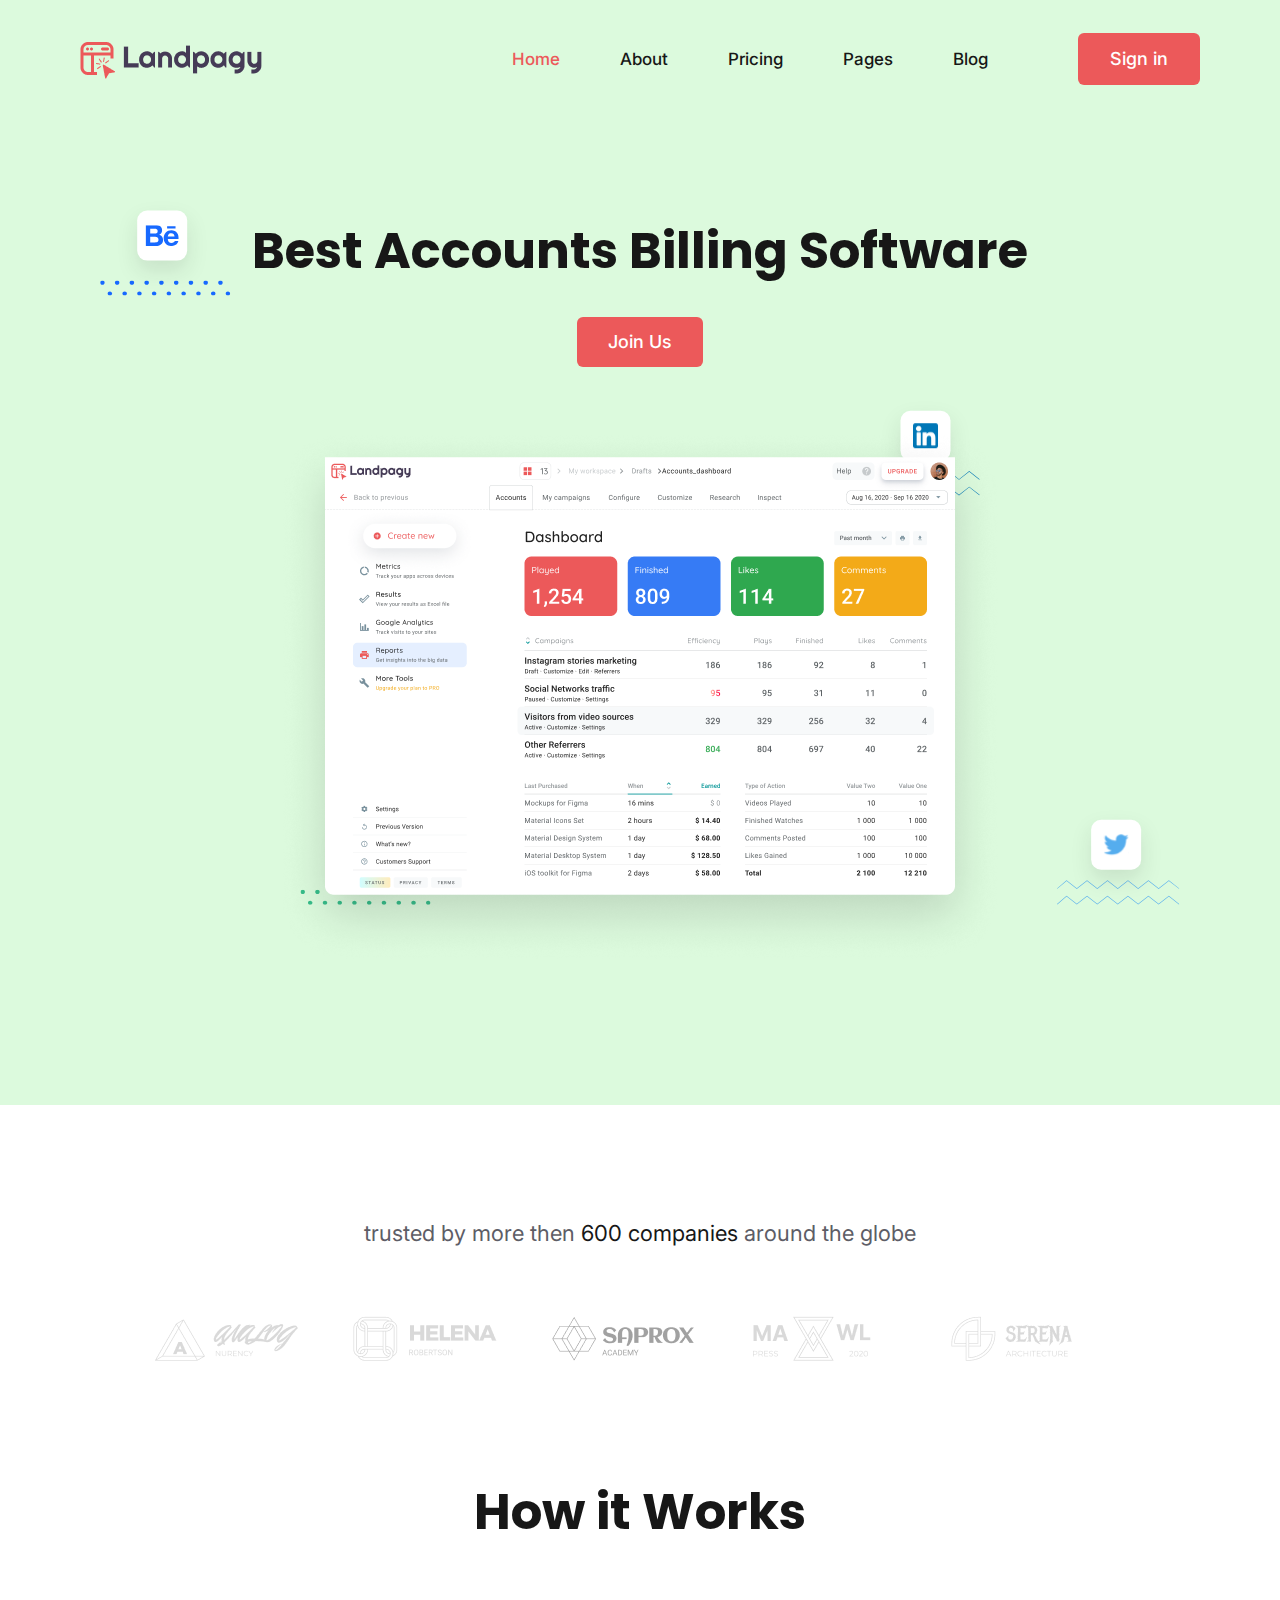
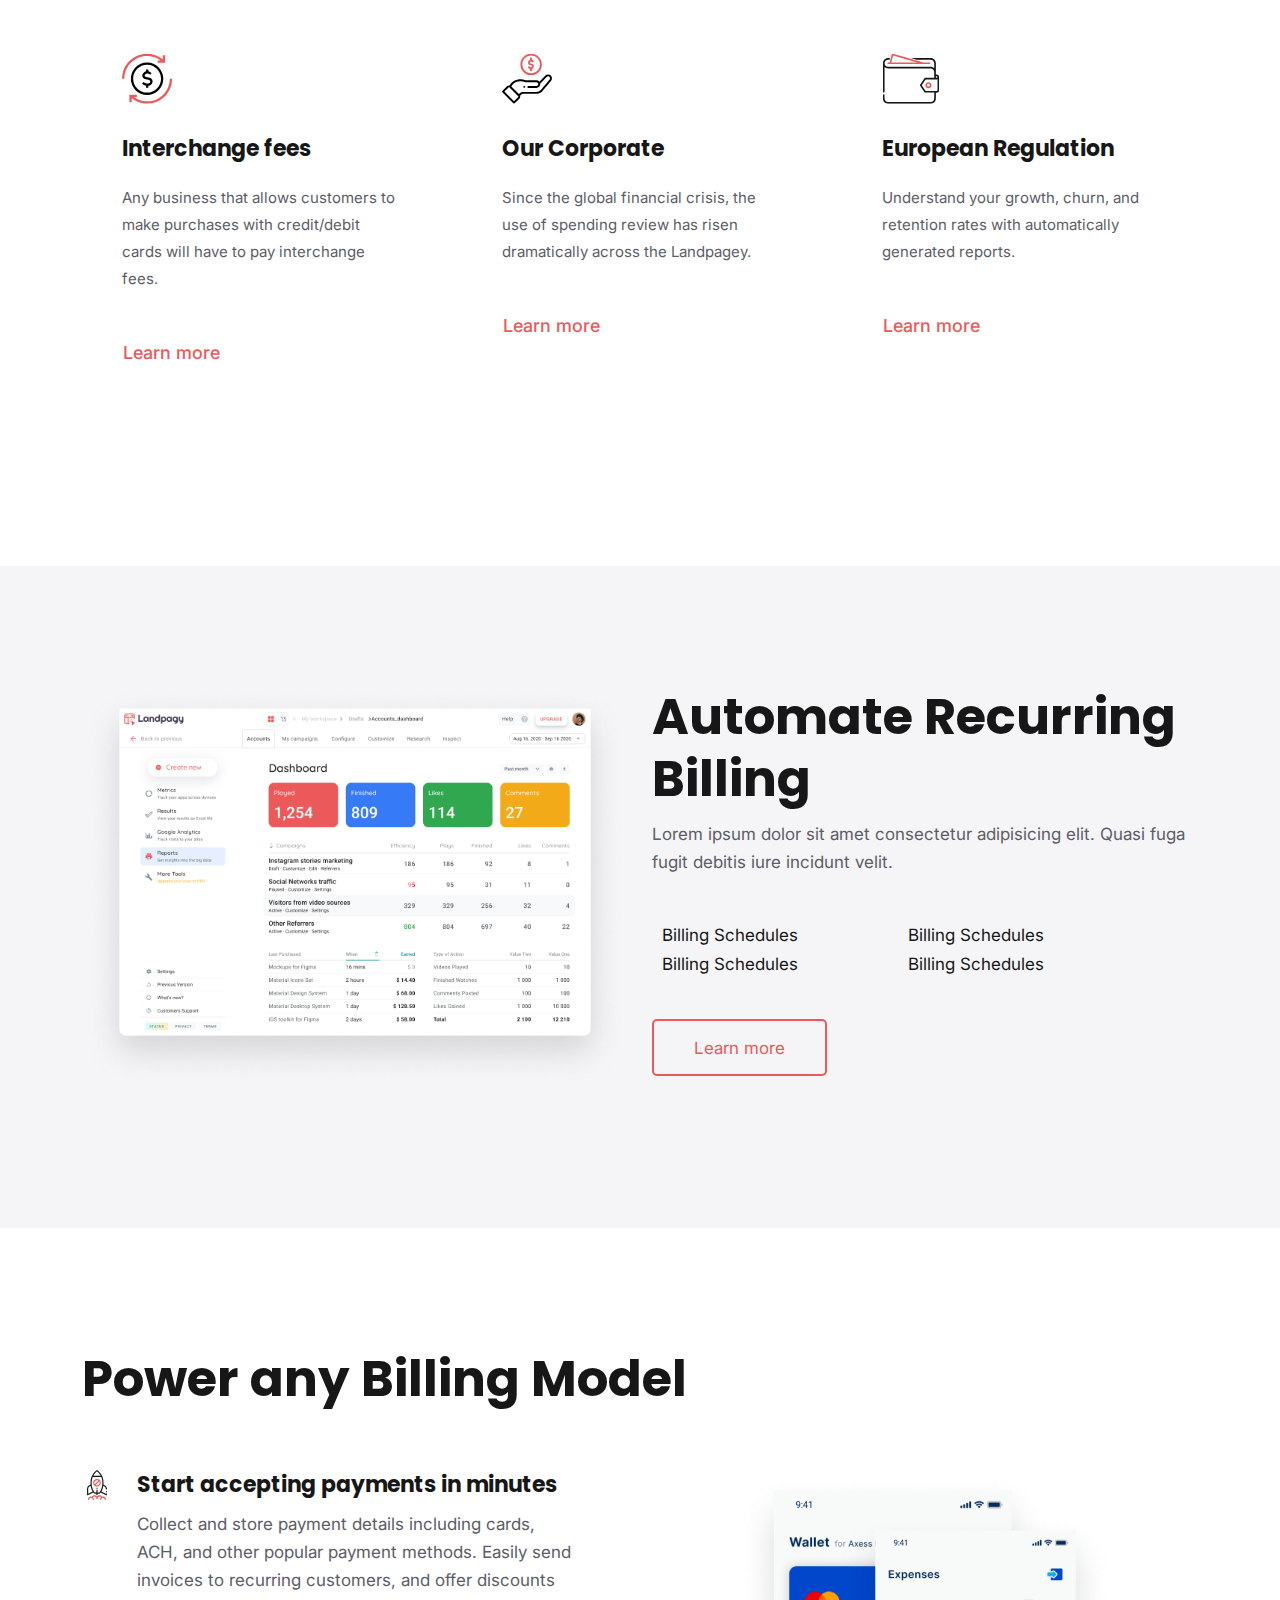
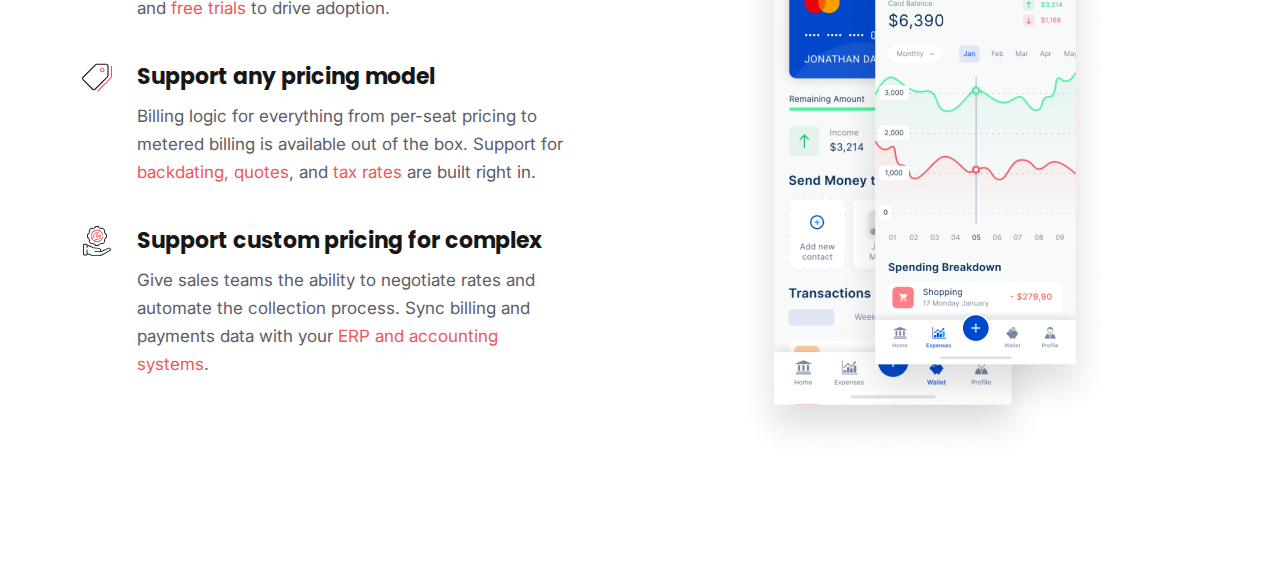
==== index.html @ 9caa1be5 "feature 2" ====
<!DOCTYPE html>
<html lang="en">
<head>
    <meta charset="UTF-8">
    <meta http-equiv="X-UA-Compatible" content="IE=edge">
    <meta name="viewport" content="width=device-width, initial-scale=1.0">
    <title>Landpagy</title>
    <link rel="stylesheet" href="assets/css/plugin/bootstrap.min.css">
    <link rel="stylesheet" href="assets/css/fontawesome.min.css">
    <link rel="stylesheet" href="assets/css/plugin/wow.min.css">
    <link rel="stylesheet" href="assets/css/plugin/swiper_8.4.5.css">
    <link rel="stylesheet" href="assets/css/default.css">
    <link rel="stylesheet" href="assets/css/style.css">
</head>
<body>
<!-- ========== HEADER AREA  ========== -->
<header class="header-area">
    <nav class="navbar navbar-expand-lg">
        <div class="container-fluid pl-80 pr-80">
          <a class="navbar-brand" href="#">
            <img src="assets/img/Logo.png" alt="Logo" href="index.html">
          </a>
          <button class="navbar-toggler" type="button" data-bs-toggle="collapse" data-bs-target="#navbarSupportedContent" aria-controls="navbarSupportedContent" aria-expanded="false" aria-label="Toggle navigation">
            <span class="navbar-toggler-icon"></span>
          </button>
          <div class="collapse navbar-collapse justify-content-end" id="navbarSupportedContent">
            <ul class="navbar-nav menu">
              <li class="nav-item">
                <a class="nav-link active" aria-current="page" href="index.html">Home</a>
              </li>
              <li class="nav-item">
                <a class="nav-link" href="#">About</a>
              </li>
              <li class="nav-item">
                <a class="nav-link" href="#">Pricing</a>
              </li>
              <li class="nav-item">
                <a class="nav-link" href="#">Pages</a>
              </li>
              <li class="nav-item">
                <a class="nav-link" href="#">Blog</a>
              </li>
              <!-- <li class="nav-item dropdown">
                <a class="nav-link dropdown-toggle" href="#" role="button" data-bs-toggle="dropdown" aria-expanded="false">
                  Dropdown
                </a>
                <ul class="dropdown-menu">
                  <li><a class="dropdown-item" href="#">Action</a></li>
                  <li><a class="dropdown-item" href="#">Another action</a></li>
                  <li><hr class="dropdown-divider"></li>
                  <li><a class="dropdown-item" href="#">Something else here</a></li>
                </ul>
              </li>
              <li class="nav-item">
                <a class="nav-link disabled">Disabled</a>
              </li> -->
            </ul>
            <div class="right-nav">
              <a href="" class="btn btn-red ml-90">Sign in</a>
            </div>
          </div>
        </div>
      </nav>
</header>
<!-- ========== HEADER AREA  ========== -->
<main>
  <!-- Banner Area -->
  <section class="banner-area pt-140 pb-140 bg-feta">
    <div class="bg-shapes">
      <div class="shape">
        <img src="assets/img/icon/shape-1.svg" alt="">
      </div>
      <div class="shape">
        <img src="assets/img/icon/shape-2.svg" alt="">
      </div>
      <div class="shape">
        <img src="assets/img/icon/shape-3.svg" alt="">
      </div>
      <div class="shape">
        <img src="assets/img/icon/shape-4.svg" alt="">
      </div>
    </div>
    <div class="container">
      <div class="row">
        <div class="col-lg-12">
          <div class="banner-content mt-80 text-center">
            <h1 class="banner-title mb-35">
              Best Accounts Billing Software
            </h1>
            <a href="#" class="btn-red mb-60">
              <i class="fa-regular fa-user"></i> Join Us
            </a>
            <img class="mx-auto" src="assets/img/banner.png" alt="Banner Image">
          </div>
        </div>
      </div>
    </div>
  </section>
  <!-- Banner Area -->

  <!-- Clients Area -->
 <section class="clients-area pt-110 pb-120">
  <div class="container">
    <div class="row">
      <div class="col-lg-12">
        <p class="client-text text-center mb-65">
          trusted by more then <span>600 companies</span> around the globe
        </p>
      </div>
    </div>
    <div class="row mr-60 ml-60">
      <div class="clients-img">
        <img src="assets/img/icon/01 Logo.png" alt="">
      </div>
      <div class="clients-img">
        <img src="assets/img/icon/02 Logo.png" alt="">
      </div>
      <div class="clients-img">
        <img src="assets/img/icon/03 Logo.png" alt="">
      </div>
      <div class="clients-img">
        <img src="assets/img/icon/04 Logo.png" alt="">
      </div>
      <div class="clients-img">
        <img src="assets/img/icon/05 Logo.png" alt="">
      </div>
    </div>
  </div>
 </section>
  <!-- Clients Area -->
  <!-- Services Area -->
<section class="services-area pb-140">
  <div class="container">
    <div class="row">
      <div class="col-lg-12">
        <h2 class="services-title mb-60 text-center">How it Works</h2>
      </div>
    </div>

    <div class="row">
      <div class="col-lg-4">
        <div class="service-item">
          <img src="assets/img/icon/service-icon1.svg" alt="services image">
          <h3 class="service-item-title">
            Interchange fees
          </h3>
          <p class="service-item-text">
            Any business that allows customers to make purchases with credit/debit cards will have to pay interchange fees.
          </p>
          <a href="#" class="btn">Learn more <i class="fa-solid fa-arrow-right-long"></i> </a> 
        </div>
      </div>
      <div class="col-lg-4">
        <div class="service-item">
          <img src="assets/img/icon/service-icon2.svg" alt="services image">
          <h3 class="service-item-title">
            Our Corporate
          </h3>
          <p class="service-item-text">
            Since the global financial crisis, the use of spending review has risen dramatically across the Landpagey.
          </p>
          <a href="#" class="btn">Learn more <i class="fa-solid fa-arrow-right-long"></i></a> 
        </div>
      </div>
      <div class="col-lg-4">
        <div class="service-item">
          <img src="assets/img/icon/service-icon3.svg" alt="services image">
          <h3 class="service-item-title">
            European Regulation
          </h3>
          <p class="service-item-text">
            Understand your growth, churn, and retention rates with automatically generated reports.  
          </p>
          <a href="#" class="btn">Learn more <i class="fa-solid fa-arrow-right-long"></i></a> 
        </div>
      </div>
    </div>
  </div>
</section>
  <!-- Services Area -->
  
  <!-- feature Area -->
  <section class="feature-area bg-gray pt-120 pb-140">
    <div class="container">
      <div class="row">
        <div class="col-lg-6">
          <div class="feature-images">
            <div class="bg-shapes">
              <div class="shape">
                <img src="assets/img/icon/Vector.svg" alt="">
              </div>
              <div class="shape">
                <img src="assets/img/icon/Group 8267.svg" alt="">
              </div>
            </div>
            <img src="assets/img/banner.png" alt="">
          </div>
        </div>
        <div class="col-lg-6">
          <div class="features-content">
            <h2 class="feature-title">
              Automate Recurring Billing
            </h2>
            <p class="feature-text mb-45">
              Lorem ipsum dolor sit amet consectetur adipisicing elit. Quasi fuga fugit debitis iure incidunt velit.
            </p>
            <ul class="feature-list mb-40">
              <li><i class="fas fa-check"></i>Billing Schedules</li>
              <li><i class="fas fa-check"></i>Billing Schedules</li>
              <li><i class="fas fa-check"></i>Billing Schedules</li>
              <li><i class="fas fa-check"></i>Billing Schedules</li>
            </ul>
            <a href="#" class="btn-bordered">Learn more  </a> 
          </div>
        </div>
      </div>
    </div>
  </section>
  <!-- feature Area -->

  <!-- feature Area 2 -->
  <section class="features-area-2 pt-120 pb-160">
    <div class="container">
      <div class="row">
        <div class="col-xl-12">
          <h2 class="features-title mb-60">
            Power any Billing Model
          </h2>
        </div>
      </div>
      <div class="row">
        <div class="col-lg-6">
          <div class="features-item">
            <div class="item-img">
              <img src="assets/img/icon/fea-icon1.svg" alt="">
            </div>
            <div class="item-content">
              <h3 class="item-title">
                Start accepting payments in minutes
              </h3>
              <p class="item-text">
                Collect and store payment details including cards, ACH, and other popular payment methods. Easily send invoices to recurring customers, and offer discounts and <span>free trials</span> to drive adoption.
              </p>
            </div>
          </div>
          <div class="features-item">
            <div class="item-img">
              <img src="assets/img/icon/fea-icon2.svg" alt="">
            </div>
            <div class="item-content">
              <h3 class="item-title">
                Support any pricing model
              </h3>
              <p class="item-text">
               Billing logic for everything from per-seat pricing to metered billing is available out of the box. Support for <span>backdating, quotes</span>, and <span>tax rates</span> are built right in.
              </p>
            </div>
          </div>
          <div class="features-item">
            <div class="item-img">
              <img src="assets/img/icon/fea-icon3.svg" alt="">
            </div>
            <div class="item-content">
              <h3 class="item-title">
                Support custom pricing for complex
              </h3>
              <p class="item-text">
                Give sales teams the ability to negotiate rates and automate the collection process. Sync billing and payments data with your <span>ERP and accounting systems</span>.
              </p>
            </div>
          </div>
        </div>
        <div class="col-lg-6">
          <div class="features-right">
            <div class="bg-shapes">
              <div class="shape">
                <img src="assets/img/icon/Vector.svg" alt="">
              </div>
              <div class="shape">
                <img src="assets/img/icon/Group 8267.svg" alt="">
              </div>
            </div>
            <img class="img-1" src="assets/img/feature-img2.png" alt="">
            <img class="img-2" src="assets/img/feature-img3.png" alt="">
          </div>
        </div>
      </div>
    </div>
  </section>
  <!-- feature Area 2 -->
</main>
<!-- ========== FOOTER AREA ========== -->
<footer>
    
</footer>
<!-- ========== FOOTER AREA ========== -->

    <!-- JS -->
    <script src="assets/js/plugin/jqueryv3.6.1.js"></script>
    <script src="assets/js/plugin/popperv2.11.6.js"></script>
    <script src="assets/js/plugin/bootstrap.min.js"></script>
    <script src="assets/js/plugin/fontawesome.min.js"></script>
    <script src="assets/js/plugin/swiper_8.4.5.js"></script>
    <script src="assets/js/plugin/wow.js"></script>
    <script src="assets/js/plugin/jquery.counterup.js"></script>
    <script src="assets/js/plugin/scrollreveal_4.0.9.js"></script>
    <script src="assets/js/main.js"></script>
</body>
</html>
---- assets/css/default.css ----
.mt-10 {
    margin-top: 10px;
  }
  .mt-15 {
    margin-top: 15px;
  }
  .mt-20 {
    margin-top: 20px;
  }
  .mt-25 {
    margin-top: 25px;
  }
  .mt-30 {
    margin-top: 30px;
  }
  .mt-35 {
    margin-top: 35px;
  }
  .mt-40 {
    margin-top: 40px;
  }
  .mt-45 {
    margin-top: 45px;
  }
  .mt-50 {
    margin-top: 50px;
  }
  .mt-55 {
    margin-top: 55px;
  }
  .mt-60 {
    margin-top: 60px;
  }
  .mt-65 {
    margin-top: 65px;
  }
  .mt-70 {
    margin-top: 70px;
  }
  .mt-75 {
    margin-top: 75px;
  }
  .mt-80 {
    margin-top: 80px;
  }
  .mt-85 {
    margin-top: 85px;
  }
  .mt-90 {
    margin-top: 90px;
  }
  .mt-95 {
    margin-top: 95px;
  }
  .mt-100 {
    margin-top: 100px;
  }
  .mt-105 {
    margin-top: 105px;
  }
  .mt-110 {
    margin-top: 110px;
  }
  .mt-115 {
    margin-top: 115px;
  }
  .mt-120 {
    margin-top: 120px;
  }
  .mt-125 {
    margin-top: 125px;
  }
  .mt-130 {
    margin-top: 130px;
  }
  .mt-135 {
    margin-top: 135px;
  }
  .mt-140 {
    margin-top: 140px;
  }
  .mt-145 {
    margin-top: 145px;
  }
  .mt-150 {
    margin-top: 150px;
  }
  
  .mb-10 {
    margin-bottom: 10px;
  }
  .mb-15 {
    margin-bottom: 15px;
  }
  .mb-20 {
    margin-bottom: 20px;
  }
  .mb-25 {
    margin-bottom: 25px;
  }
  .mb-30 {
    margin-bottom: 30px;
  }
  .mb-35 {
    margin-bottom: 35px;
  }
  .mb-40 {
    margin-bottom: 40px;
  }
  .mb-45 {
    margin-bottom: 45px;
  }
  .mb-50 {
    margin-bottom: 50px;
  }
  .mb-55 {
    margin-bottom: 55px;
  }
  .mb-60 {
    margin-bottom: 60px;
  }
  .mb-65 {
    margin-bottom: 65px;
  }
  .mb-70 {
    margin-bottom: 70px;
  }
  .mb-75 {
    margin-bottom: 75px;
  }
  .mb-80 {
    margin-bottom: 80px;
  }
  .mb-85 {
    margin-bottom: 85px;
  }
  .mb-90 {
    margin-bottom: 90px;
  }
  .mb-95 {
    margin-bottom: 95px;
  }
  .mb-100 {
    margin-bottom: 100px;
  }
  .mb-105 {
    margin-bottom: 105px;
  }
  .mb-110 {
    margin-bottom: 110px;
  }
  .mb-115 {
    margin-bottom: 115px;
  }
  .mb-120 {
    margin-bottom: 120px;
  }
  .mb-130 {
    margin-bottom: 130px;
  }
  .mb-135 {
    margin-bottom: 135px;
  }
  .mb-140 {
    margin-bottom: 140px;
  }
  .mb-145 {
    margin-bottom: 145px;
  }
  .mb-150 {
    margin-bottom: 150px;
  }
  .mb-160 {
    margin-bottom: 160px;
  }
  
  .mr-10 {
    margin-right: 10px;
  }
  .mr-15 {
    margin-right: 15px;
  }
  .mr-20 {
    margin-right: 20px;
  }
  .mr-25 {
    margin-right: 25px;
  }
  .mr-30 {
    margin-right: 30px;
  }
  .mr-35 {
    margin-right: 35px;
  }
  .mr-40 {
    margin-right: 40px;
  }
  .mr-45 {
    margin-right: 45px;
  }
  .mr-50 {
    margin-right: 50px;
  }
  .mr-55 {
    margin-right: 55px;
  }
  .mr-60 {
    margin-right: 60px;
  }
  .mr-65 {
    margin-right: 65px;
  }
  .mr-70 {
    margin-right: 70px;
  }
  .mr-75 {
    margin-right: 75px;
  }
  .mr-80 {
    margin-right: 80px;
  }
  .mr-85 {
    margin-right: 85px;
  }
  .mr-90 {
    margin-right: 90px;
  }
  .mr-95 {
    margin-right: 95px;
  }
  .mr-100 {
    margin-right: 100px;
  }
  .ml-10 {
    margin-left: 10px;
  }
  .ml-15 {
    margin-left: 15px;
  }
  .ml-20 {
    margin-left: 20px;
  }
  .ml-25 {
    margin-left: 25px;
  }
  .ml-30 {
    margin-left: 30px;
  }
  .ml-35 {
    margin-left: 35px;
  }
  .ml-40 {
    margin-left: 40px;
  }
  .ml-45 {
    margin-left: 45px;
  }
  .ml-50 {
    margin-left: 50px;
  }
  .ml-55 {
    margin-left: 55px;
  }
  .ml-60 {
    margin-left: 60px;
  }
  .ml-65 {
    margin-left: 65px;
  }
  .ml-70 {
    margin-left: 70px;
  }
  .ml-75 {
    margin-left: 75px;
  }
  .ml-80 {
    margin-left: 80px;
  }
  .ml-85 {
    margin-left: 85px;
  }
  .ml-90 {
    margin-left: 90px;
  }
  .ml-95 {
    margin-left: 95px;
  }
  .ml-100 {
    margin-left: 100px;
  }
  
  .pt-10 {
    padding-top: 10px;
  }
  .pt-15 {
    padding-top: 15px;
  }
  .pt-20 {
    padding-top: 20px;
  }
  .pt-25 {
    padding-top: 25px;
  }
  .pt-30 {
    padding-top: 30px;
  }
  .pt-35 {
    padding-top: 35px;
  }
  .pt-40 {
    padding-top: 40px;
  }
  .pt-45 {
    padding-top: 45px;
  }
  .pt-50 {
    padding-top: 50px;
  }
  .pt-55 {
    padding-top: 55px;
  }
  .pt-60 {
    padding-top: 60px;
  }
  .pt-65 {
    padding-top: 65px;
  }
  .pt-70 {
    padding-top: 70px;
  }
  .pt-75 {
    padding-top: 75px;
  }
  .pt-80 {
    padding-top: 80px;
  }
  .pt-85 {
    padding-top: 85px;
  }
  .pt-90 {
    padding-top: 90px;
  }
  .pt-95 {
    padding-top: 95px;
  }
  .pt-100 {
    padding-top: 100px;
  }
  .pt-105 {
    padding-top: 105px;
  }
  .pt-110 {
    padding-top: 110px;
  }
  .pt-115 {
    padding-top: 115px;
  }
  .pt-120 {
    padding-top: 120px;
  }
  .pt-125 {
    padding-top: 125px;
  }
  .pt-130 {
    padding-top: 130px;
  }
  .pt-135 {
    padding-top: 135px;
  }
  .pt-140 {
    padding-top: 140px;
  }
  .pt-145 {
    padding-top: 145px;
  }
  .pt-150 {
    padding-top: 150px;
  }
  .pt-155 {
    padding-top: 155px;
  }
  .pt-160 {
    padding-top: 160px;
  }
  .pt-165 {
    padding-top: 165px;
  }
  .pt-170 {
    padding-top: 170px;
  }
  .pt-180 {
    padding-top: 180px;
  }
  .pt-200 {
    padding-top: 200px;
  }
  .pt-215 {
    padding-top: 215px;
  }
  
  .pb-10 {
    padding-bottom: 10px;
  }
  .pb-15 {
    padding-bottom: 15px;
  }
  .pb-20 {
    padding-bottom: 20px;
  }
  .pb-25 {
    padding-bottom: 25px;
  }
  .pb-30 {
    padding-bottom: 30px;
  }
  .pb-35 {
    padding-bottom: 35px;
  }
  .pb-40 {
    padding-bottom: 40px;
  }
  .pb-45 {
    padding-bottom: 45px;
  }
  .pb-50 {
    padding-bottom: 50px;
  }
  .pb-55 {
    padding-bottom: 55px;
  }
  .pb-60 {
    padding-bottom: 60px;
  }
  .pb-65 {
    padding-bottom: 65px;
  }
  .pb-70 {
    padding-bottom: 70px;
  }
  .pb-75 {
    padding-bottom: 75px;
  }
  .pb-80 {
    padding-bottom: 80px;
  }
  .pb-85 {
    padding-bottom: 85px;
  }
  .pb-90 {
    padding-bottom: 90px;
  }
  .pb-95 {
    padding-bottom: 95px;
  }
  .pb-100 {
    padding-bottom: 100px;
  }
  .pb-105 {
    padding-bottom: 105px;
  }
  .pb-110 {
    padding-bottom: 110px;
  }
  .pb-115 {
    padding-bottom: 115px;
  }
  .pb-120 {
    padding-bottom: 120px;
  }
  .pb-125 {
    padding-bottom: 125px;
  }
  .pb-130 {
    padding-bottom: 130px;
  }
  .pb-135 {
    padding-bottom: 135px;
  }
  .pb-140 {
    padding-bottom: 140px;
  }
  .pb-145 {
    padding-bottom: 145px;
  }
  .pb-150 {
    padding-bottom: 150px;
  }
  .pb-160 {
    padding-bottom: 160px;
  }
  .pb-165 {
    padding-bottom: 165px;
  }
  .pb-170 {
    padding-bottom: 170px;
  }
  .pb-175 {
    padding-bottom: 175px;
  }
  .pb-180 {
    padding-bottom: 180px;
  }
  .pb-185 {
    padding-bottom: 185px;
  }
  .pb-190 {
    padding-bottom: 190px;
  }
  .pb-195 {
    padding-bottom: 195px;
  }
  .pb-200 {
    padding-bottom: 200px;
  }
  
  .pr-10 {
    padding-right: 10px;
  }
  .pr-15 {
    padding-right: 15px;
  }
  .pr-20 {
    padding-right: 20px;
  }
  .pr-25 {
    padding-right: 25px;
  }
  .pr-30 {
    padding-right: 30px;
  }
  .pr-35 {
    padding-right: 35px;
  }
  .pr-40 {
    padding-right: 40px;
  }
  .pr-45 {
    padding-right: 45px;
  }
  .pr-50 {
    padding-right: 50px;
  }
  .pr-55 {
    padding-right: 55px;
  }
  .pr-60 {
    padding-right: 60px;
  }
  .pr-65 {
    padding-right: 65px;
  }
  .pr-70 {
    padding-right: 70px;
  }
  .pr-75 {
    padding-right: 75px;
  }
  .pr-80 {
    padding-right: 80px;
  }
  .pr-85 {
    padding-right: 85px;
  }
  .pr-90 {
    padding-right: 90px;
  }
  .pr-95 {
    padding-right: 95px;
  }
  .pr-100 {
    padding-right: 100px;
  }
  .pr-115 {
    padding-right: 115px;
  }
  .pl-10 {
    padding-left: 10px;
  }
  .pl-15 {
    padding-left: 15px;
  }
  .pl-20 {
    padding-left: 20px;
  }
  .pl-25 {
    padding-left: 25px;
  }
  .pl-30 {
    padding-left: 30px;
  }
  .pl-35 {
    padding-left: 35px;
  }
  .pl-40 {
    padding-left: 40px;
  }
  .pl-45 {
    padding-left: 45px;
  }
  .pl-50 {
    padding-left: 50px;
  }
  .pl-55 {
    padding-left: 55px;
  }
  .pl-60 {
    padding-left: 60px;
  }
  .pl-65 {
    padding-left: 65px;
  }
  .pl-70 {
    padding-left: 70px;
  }
  .pl-75 {
    padding-left: 75px;
  }
  .pl-80 {
    padding-left: 80px;
  }
  .pl-85 {
    padding-left: 85px;
  }
  .pl-90 {
    padding-left: 90px;
  }
  .pl-95 {
    padding-left: 95px;
  }
  .pl-100 {
    padding-left: 100px;
  }
  
  @media (min-width: 992px) {
    .mt-lg-20 {
      margin-top: 20px;
    }
    .mt-lg-25 {
      margin-top: 25px;
    }
    .mt-lg-30 {
      margin-top: 30px;
    }
    .mt-lg-35 {
      margin-top: 35px;
    }
    .mt-lg-40 {
      margin-top: 40px;
    }
    .mt-lg-45 {
      margin-top: 45px;
    }
    .mt-lg-50 {
      margin-top: 50px;
    }
    .mt-lg-55 {
      margin-top: 55px;
    }
    .mt-lg-60 {
      margin-top: 60px;
    }
    .mt-lg-65 {
      margin-top: 65px;
    }
    .mt-lg-70 {
      margin-top: 70px;
    }
    .mt-lg-75 {
      margin-top: 75px;
    }
    .mt-lg-80 {
      margin-top: 80px;
    }
    .mt-lg-85 {
      margin-top: 85px;
    }
    .mt-lg-90 {
      margin-top: 90px;
    }
    .mt-lg-95 {
      margin-top: 95px;
    }
    .mt-lg-100 {
      margin-top: 100px;
    }
    .mt-lg-105 {
      margin-top: 105px;
    }
    .mt-lg-110 {
      margin-top: 110px;
    }
    .mt-lg-115 {
      margin-top: 115px;
    }
    .mt-lg-120 {
      margin-top: 120px;
    }
    .mt-lg-125 {
      margin-top: 125px;
    }
    .mt-lg-130 {
      margin-top: 130px;
    }
    .mt-lg-135 {
      margin-top: 135px;
    }
    .mt-lg-140 {
      margin-top: 140px;
    }
    .mt-lg-145 {
      margin-top: 145px;
    }
    .mt-lg-150 {
      margin-top: 150px;
    }
  
    .mb-lg-20 {
      margin-bottom: 20px;
    }
    .mb-lg-25 {
      margin-bottom: 25px;
    }
    .mb-lg-30 {
      margin-bottom: 30px;
    }
    .mb-lg-35 {
      margin-bottom: 35px;
    }
    .mb-lg-40 {
      margin-bottom: 40px;
    }
    .mb-lg-45 {
      margin-bottom: 45px;
    }
    .mb-lg-50 {
      margin-bottom: 50px;
    }
    .mb-lg-55 {
      margin-bottom: 55px;
    }
    .mb-lg-60 {
      margin-bottom: 60px;
    }
    .mb-lg-65 {
      margin-bottom: 65px;
    }
    .mb-lg-70 {
      margin-bottom: 70px;
    }
    .mb-lg-75 {
      margin-bottom: 75px;
    }
    .mb-lg-80 {
      margin-bottom: 80px;
    }
    .mb-lg-85 {
      margin-bottom: 85px;
    }
    .mb-lg-90 {
      margin-bottom: 90px;
    }
    .mb-lg-95 {
      margin-bottom: 95px;
    }
    .mb-lg-100 {
      margin-bottom: 100px;
    }
    .mb-lg-105 {
      margin-bottom: 105px;
    }
    .mb-lg-110 {
      margin-bottom: 110px;
    }
    .mb-lg-115 {
      margin-bottom: 115px;
    }
    .mb-lg-120 {
      margin-bottom: 120px;
    }
    .mb-lg-130 {
      margin-bottom: 130px;
    }
    .mb-lg-140 {
      margin-bottom: 140px;
    }
    .mb-lg-150 {
      margin-bottom: 150px;
    }
  
    .mr-lg-10 {
      margin-right: 10px;
    }
    .mr-lg-15 {
      margin-right: 15px;
    }
    .mr-lg-20 {
      margin-right: 20px;
    }
    .mr-lg-25 {
      margin-right: 25px;
    }
    .mr-lg-30 {
      margin-right: 30px;
    }
    .mr-lg-35 {
      margin-right: 35px;
    }
    .mr-lg-40 {
      margin-right: 40px;
    }
    .mr-lg-45 {
      margin-right: 45px;
    }
    .mr-lg-50 {
      margin-right: 50px;
    }
    .mr-lg-55 {
      margin-right: 55px;
    }
    .mr-lg-60 {
      margin-right: 60px;
    }
    .mr-lg-65 {
      margin-right: 65px;
    }
    .mr-lg-70 {
      margin-right: 70px;
    }
    .mr-lg-75 {
      margin-right: 75px;
    }
    .mr-lg-80 {
      margin-right: 80px;
    }
    .mr-lg-85 {
      margin-right: 85px;
    }
    .mr-lg-90 {
      margin-right: 90px;
    }
    .mr-lg-95 {
      margin-right: 95px;
    }
    .mr-lg-100 {
      margin-right: 100px;
    }
    .ml-lg-10 {
      margin-left: 10px;
    }
    .ml-lg-15 {
      margin-left: 15px;
    }
    .ml-lg-20 {
      margin-left: 20px;
    }
    .ml-lg-25 {
      margin-left: 25px;
    }
    .ml-lg-30 {
      margin-left: 30px;
    }
    .ml-lg-35 {
      margin-left: 35px;
    }
    .ml-lg-40 {
      margin-left: 40px;
    }
    .ml-lg-45 {
      margin-left: 45px;
    }
    .ml-lg-50 {
      margin-left: 50px;
    }
    .ml-lg-55 {
      margin-left: 55px;
    }
    .ml-lg-60 {
      margin-left: 60px;
    }
    .ml-lg-65 {
      margin-left: 65px;
    }
    .ml-lg-70 {
      margin-left: 70px;
    }
    .ml-lg-75 {
      margin-left: 75px;
    }
    .ml-lg-80 {
      margin-left: 80px;
    }
    .ml-lg-85 {
      margin-left: 85px;
    }
    .ml-lg-90 {
      margin-left: 90px;
    }
    .ml-lg-95 {
      margin-left: 95px;
    }
    .ml-lg-100 {
      margin-left: 100px;
    }
  
    .pt-lg-20 {
      padding-top: 20px;
    }
    .pt-lg-25 {
      padding-top: 25px;
    }
    .pt-lg-30 {
      padding-top: 30px;
    }
    .pt-lg-35 {
      padding-top: 35px;
    }
    .pt-lg-40 {
      padding-top: 40px;
    }
    .pt-lg-45 {
      padding-top: 45px;
    }
    .pt-lg-50 {
      padding-top: 50px;
    }
    .pt-lg-55 {
      padding-top: 55px;
    }
    .pt-lg-60 {
      padding-top: 60px;
    }
    .pt-lg-65 {
      padding-top: 65px;
    }
    .pt-lg-70 {
      padding-top: 70px;
    }
    .pt-lg-75 {
      padding-top: 75px;
    }
    .pt-lg-80 {
      padding-top: 80px;
    }
    .pt-lg-85 {
      padding-top: 85px;
    }
    .pt-lg-90 {
      padding-top: 90px;
    }
    .pt-lg-95 {
      padding-top: 95px;
    }
    .pt-lg-100 {
      padding-top: 100px;
    }
    .pt-lg-105 {
      padding-top: 105px;
    }
    .pt-lg-110 {
      padding-top: 110px;
    }
    .pt-lg-115 {
      padding-top: 115px;
    }
    .pt-lg-120 {
      padding-top: 120px;
    }
  
    .pb-lg-20 {
      padding-bottom: 20px;
    }
    .pb-lg-25 {
      padding-bottom: 25px;
    }
    .pb-lg-30 {
      padding-bottom: 30px;
    }
    .pb-lg-35 {
      padding-bottom: 35px;
    }
    .pb-lg-40 {
      padding-bottom: 40px;
    }
    .pb-lg-45 {
      padding-bottom: 45px;
    }
    .pb-lg-50 {
      padding-bottom: 50px;
    }
    .pb-lg-55 {
      padding-bottom: 55px;
    }
    .pb-lg-60 {
      padding-bottom: 60px;
    }
    .pb-lg-65 {
      padding-bottom: 65px;
    }
    .pb-lg-70 {
      padding-bottom: 70px;
    }
    .pb-lg-75 {
      padding-bottom: 75px;
    }
    .pb-lg-80 {
      padding-bottom: 80px;
    }
    .pb-lg-85 {
      padding-bottom: 85px;
    }
    .pb-lg-90 {
      padding-bottom: 90px;
    }
    .pb-lg-95 {
      padding-bottom: 95px;
    }
    .pb-lg-100 {
      padding-bottom: 100px;
    }
    .pb-lg-105 {
      padding-bottom: 105px;
    }
    .pb-lg-110 {
      padding-bottom: 110px;
    }
    .pb-lg-115 {
      padding-bottom: 115px;
    }
    .pb-lg-120 {
      padding-bottom: 120px;
    }
    .pr-lg-10 {
      padding-right: 10px;
    }
    .pr-lg-15 {
      padding-right: 15px;
    }
    .pr-lg-20 {
      padding-right: 20px;
    }
    .pr-lg-25 {
      padding-right: 25px;
    }
    .pr-lg-30 {
      padding-right: 30px;
    }
    .pr-lg-35 {
      padding-right: 35px;
    }
    .pr-lg-40 {
      padding-right: 40px;
    }
    .pr-lg-45 {
      padding-right: 45px;
    }
    .pr-lg-50 {
      padding-right: 50px;
    }
    .pr-lg-55 {
      padding-right: 55px;
    }
    .pr-lg-60 {
      padding-right: 60px;
    }
    .pr-lg-65 {
      padding-right: 65px;
    }
    .pr-lg-70 {
      padding-right: 70px;
    }
    .pr-lg-75 {
      padding-right: 75px;
    }
    .pr-lg-80 {
      padding-right: 80px;
    }
    .pr-lg-85 {
      padding-right: 85px;
    }
    .pr-lg-90 {
      padding-right: 90px;
    }
    .pr-lg-95 {
      padding-right: 95px;
    }
    .pr-lg-100 {
      padding-right: 100px;
    }
    .pl-lg-10 {
      padding-left: 10px;
    }
    .pl-lg-15 {
      padding-left: 15px;
    }
    .pl-lg-20 {
      padding-left: 20px;
    }
    .pl-lg-25 {
      padding-left: 25px;
    }
    .pl-lg-30 {
      padding-left: 30px;
    }
    .pl-lg-35 {
      padding-left: 35px;
    }
    .pl-lg-40 {
      padding-left: 40px;
    }
    .pl-lg-45 {
      padding-left: 45px;
    }
    .pl-lg-50 {
      padding-left: 50px;
    }
    .pl-lg-55 {
      padding-left: 55px;
    }
    .pl-lg-60 {
      padding-left: 60px;
    }
    .pl-lg-65 {
      padding-left: 65px;
    }
    .pl-lg-70 {
      padding-left: 70px;
    }
    .pl-lg-75 {
      padding-left: 75px;
    }
    .pl-lg-80 {
      padding-left: 80px;
    }
    .pl-lg-85 {
      padding-left: 85px;
    }
    .pl-lg-90 {
      padding-left: 90px;
    }
    .pl-lg-95 {
      padding-left: 95px;
    }
    .pl-lg-100 {
      padding-left: 100px;
    }
  }
---- assets/css/style.css ----
@import url("https://fonts.googleapis.com/css2?family=Inter:wght@400;500;600;700&family=Poppins:wght@300;400;500;600;700;800;900&display=swap");
* {
  margin: 0;
  padding: 0;
  box-sizing: border-box;
}

*::-moz-selection {
  background: #EC595A;
  color: #fff;
  text-shadow: none;
}

::-moz-selection {
  background: #EC595A;
  color: #fff;
  text-shadow: none;
}

::selection {
  background: #EC595A;
  color: #fff;
  text-shadow: none;
}

::-webkit-scrollbar {
  width: 10px;
  height: 8px;
}

::-webkit-scrollbar-track {
  background: #fff;
}

::-webkit-scrollbar-thumb {
  background: #999999;
  border-radius: 30px;
}

body {
  color: #5D5D66;
  font-family: "Inter", sans-serif;
  font-weight: 400;
  font-size: 17px;
  height: 100%;
  line-height: 28px;
}

h1,
h2,
h3,
h4,
h5,
h6,
.h1,
.h2,
.h3,
.h4,
.h5,
.h6 {
  color: #171717;
  font-family: "Poppins", sans-serif;
  font-weight: 700;
  margin: 0;
  padding: 0;
}

p,
ul {
  margin: 0;
  padding: 0;
}

li {
  list-style: none;
}

ul {
  list-style: none;
}

a {
  color: #EC595A;
  display: inline-block;
  text-decoration: none;
  transition: all 0.3s ease-in-out;
}
a:hover, a:focus {
  text-decoration: none;
  outline: none;
  color: #EC595A;
}

img,
picture {
  max-width: 100%;
  display: block;
}

.bg-feta {
  background-color: #DCFADD;
}

.bg-gray {
  background-color: #f5f5f7;
}

.btn-red {
  border-radius: 6px;
  background-color: #EC595A;
  color: #ffffff;
  font-size: 18px;
  font-weight: 500;
  line-height: 22px;
  padding: 14px 31px;
}
.btn-red:hover {
  background-color: #171717;
  color: #EC595A;
}

.btn-bordered {
  border: 2px solid #EC595A;
  border-radius: 5px;
  padding: 12.5px 40px;
}
.btn-bordered i {
  font-size: 15px;
}
.btn-bordered:hover {
  border-color: #171717;
  background-color: #171717;
  color: #EC595A;
}

.header-area {
  position: relative;
  z-index: 9999;
}

.navbar {
  padding: 0;
  position: absolute;
  width: 100%;
  left: 0;
  top: 0;
}

.menu .nav-item {
  padding: 45px 0;
}
.menu .nav-item .nav-link {
  color: #171717;
  font-weight: 500;
  padding: 0;
}
.menu .nav-item .nav-link:hover, .menu .nav-item .nav-link.active {
  color: #EC595A;
}
.menu .nav-item + .nav-item {
  margin-left: 60px;
}

.banner-area {
  position: relative;
  overflow: hidden;
  z-index: 1;
}
.banner-area .shape {
  position: absolute;
  z-index: -1;
}
.banner-area .shape:nth-child(1) {
  left: 100px;
  top: 200px;
}
.banner-area .shape:nth-child(2) {
  left: 300px;
  bottom: 200px;
}
.banner-area .shape:nth-child(3) {
  right: 300px;
  top: 400px;
}
.banner-area .shape:nth-child(4) {
  right: 100px;
  bottom: 200px;
}

.banner-title {
  font-size: 50px;
  line-height: 62px;
}

.client-text {
  font-size: 22px;
  line-height: 36px;
}
.client-text span {
  color: #171717;
}

.clients-img {
  width: 20%;
  opacity: 0.4;
  cursor: pointer;
  transition: all 0.3s ease-in-out;
}
.clients-img:hover {
  opacity: 1;
}

.services-title {
  font-size: 50px;
  line-height: 62px;
}

.service-item {
  padding: 50px 40px 46px;
  background: #ffffff;
  border-radius: 10px;
  transition: all 0.3s ease-in-out;
}
.service-item img {
  margin-bottom: 30px;
}
.service-item-title {
  font-size: 22px;
  line-height: 30px;
  margin-bottom: 20px;
}
.service-item-text {
  font-size: 15px;
  line-height: 27px;
  margin-bottom: 35px;
}
.service-item .btn {
  color: #EC595A;
  font-size: 18px;
  line-height: 50px;
  font-weight: 500;
  padding: 0;
}
.service-item .btn i {
  margin-left: 5px;
  font-size: 15px;
}
.service-item:hover {
  box-shadow: 0px 4px 4px 0px rgba(0, 0, 0, 0.2509803922);
}
.service-item:hover .service-item-title {
  color: #EC595A;
}

.feature-images {
  position: relative;
  z-index: 1;
}
.feature-images .shape {
  position: absolute;
  z-index: -1;
}
.feature-images .shape:nth-child(1) {
  bottom: 30px;
  right: 20px;
}
.feature-images .shape:nth-child(2) {
  top: -10px;
  left: 0px;
}

.feature-title {
  font-size: 50px;
  line-height: 62px;
  margin-bottom: 10px;
}

.feature-list {
  display: flex;
  flex-wrap: wrap;
}
.feature-list li {
  width: 45%;
  color: #171717;
}
.feature-list li i {
  color: #37bd8a;
  margin-right: 10px;
  font-size: 15px;
}

.features-area-2 {
  overflow: hidden;
}
.features-area-2 .features-right {
  position: relative;
  z-index: 2;
  width: 70%;
  margin: 0 auto;
}
.features-area-2 .features-right .shape {
  position: absolute;
  z-index: -1;
}
.features-area-2 .features-right .shape:nth-child(1) {
  top: 0;
  left: 0;
}
.features-area-2 .features-right .shape:nth-child(1) {
  top: 0;
  left: 0;
}
.features-area-2 .features-right img {
  position: absolute;
  z-index: 1;
}
.features-area-2 .features-right .img-1 {
  left: 0;
}
.features-area-2 .features-right .img-2 {
  right: 0;
  top: 40px;
}
.features-area-2 .features-title {
  font-size: 50px;
  line-height: 62px;
}
.features-area-2 .features-item {
  display: flex;
  flex-wrap: wrap;
  margin-bottom: 40px;
}
.features-area-2 .features-item .item-img {
  width: 10%;
}
.features-area-2 .features-item .item-content {
  width: 80%;
}
.features-area-2 .features-item .item-content .item-title {
  font-size: 22px;
  line-height: 30px;
  margin-bottom: 10px;
}
.features-area-2 .features-item .item-content .item-text span {
  color: #EC595A;
}

/*# sourceMappingURL=style.css.map */
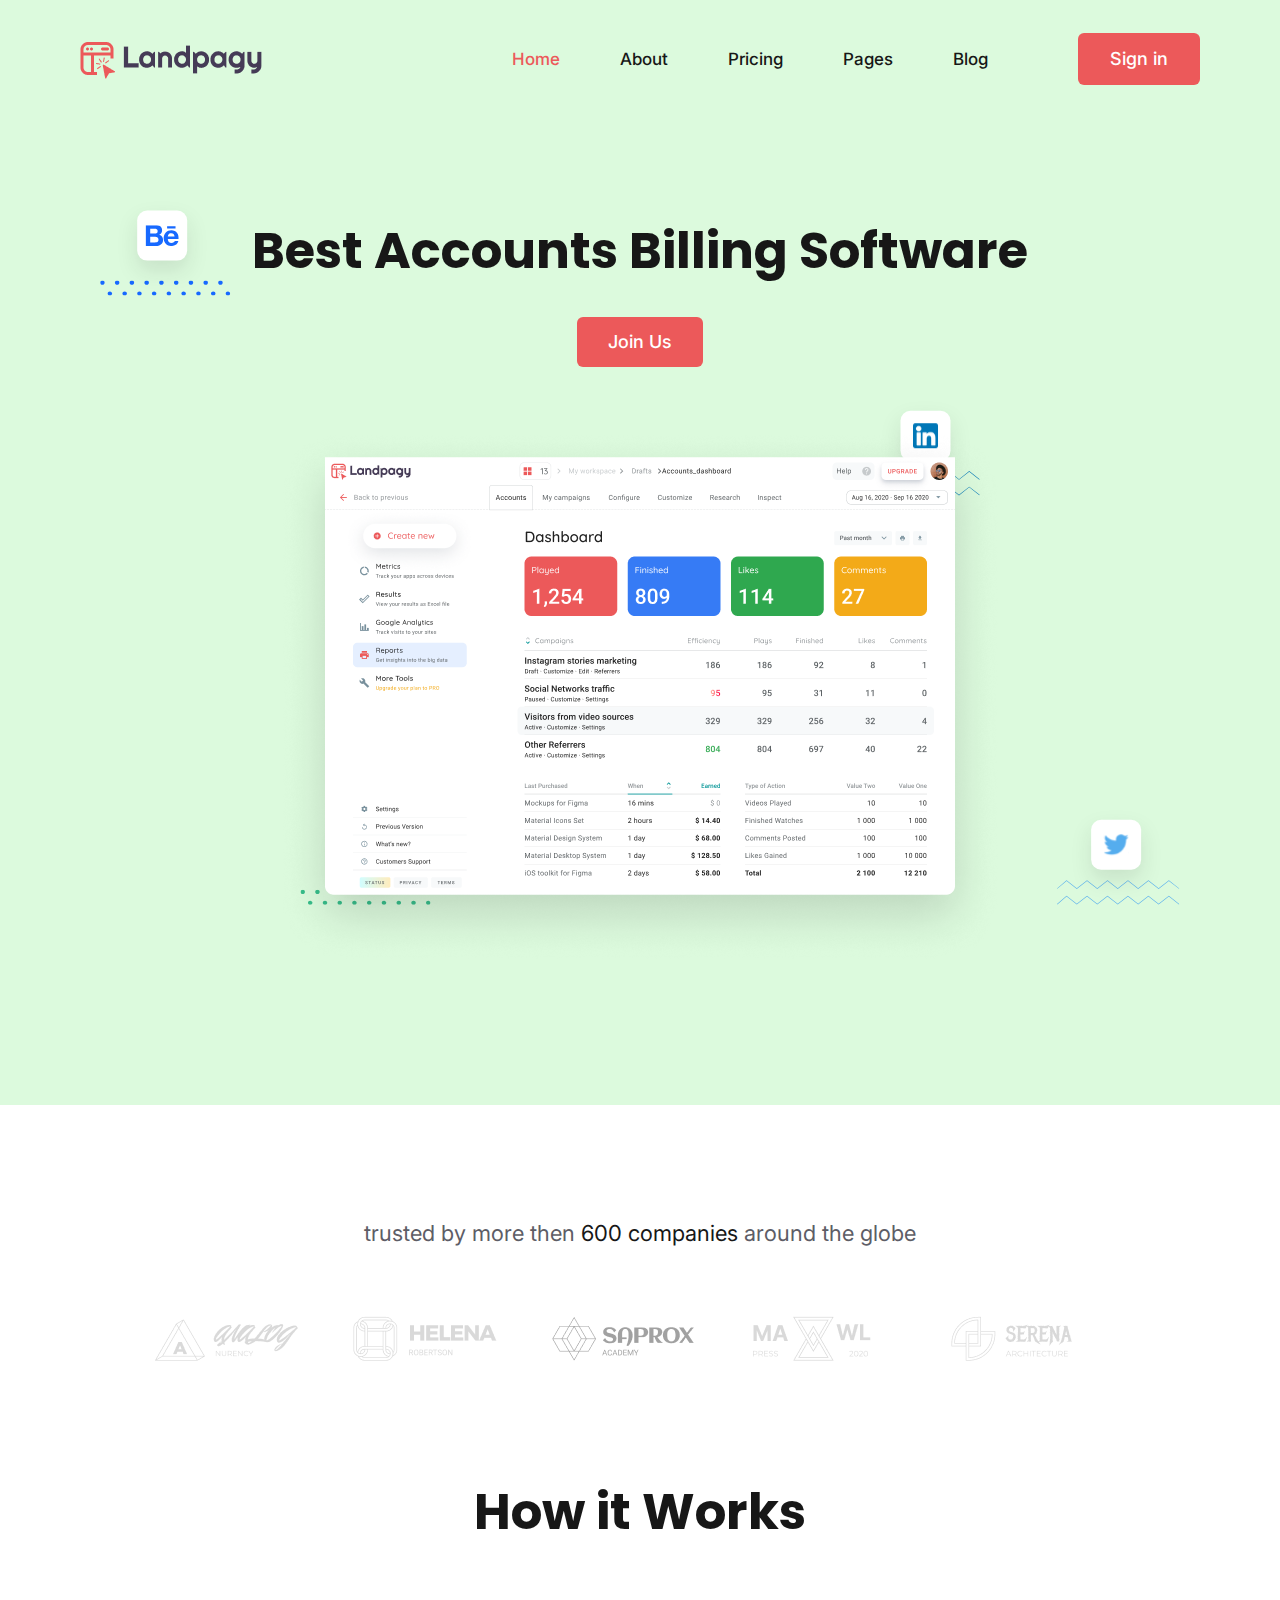
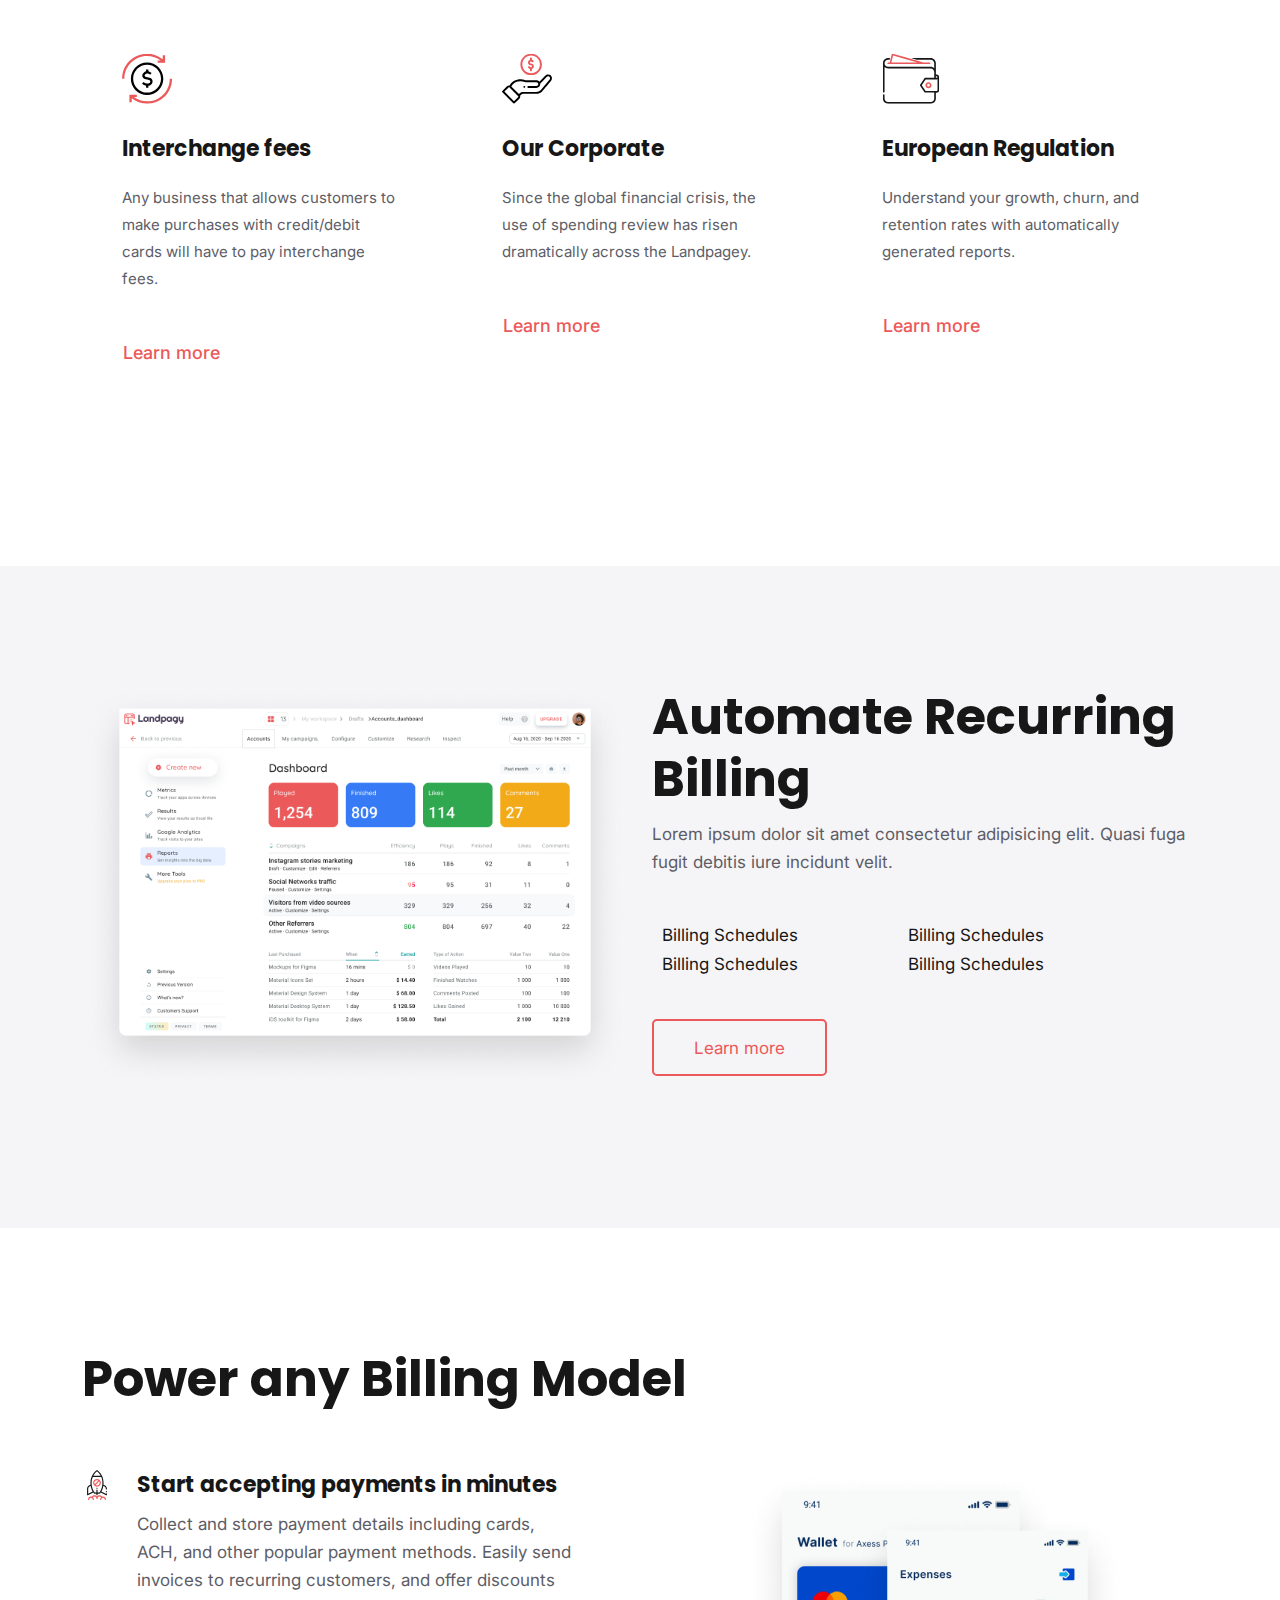
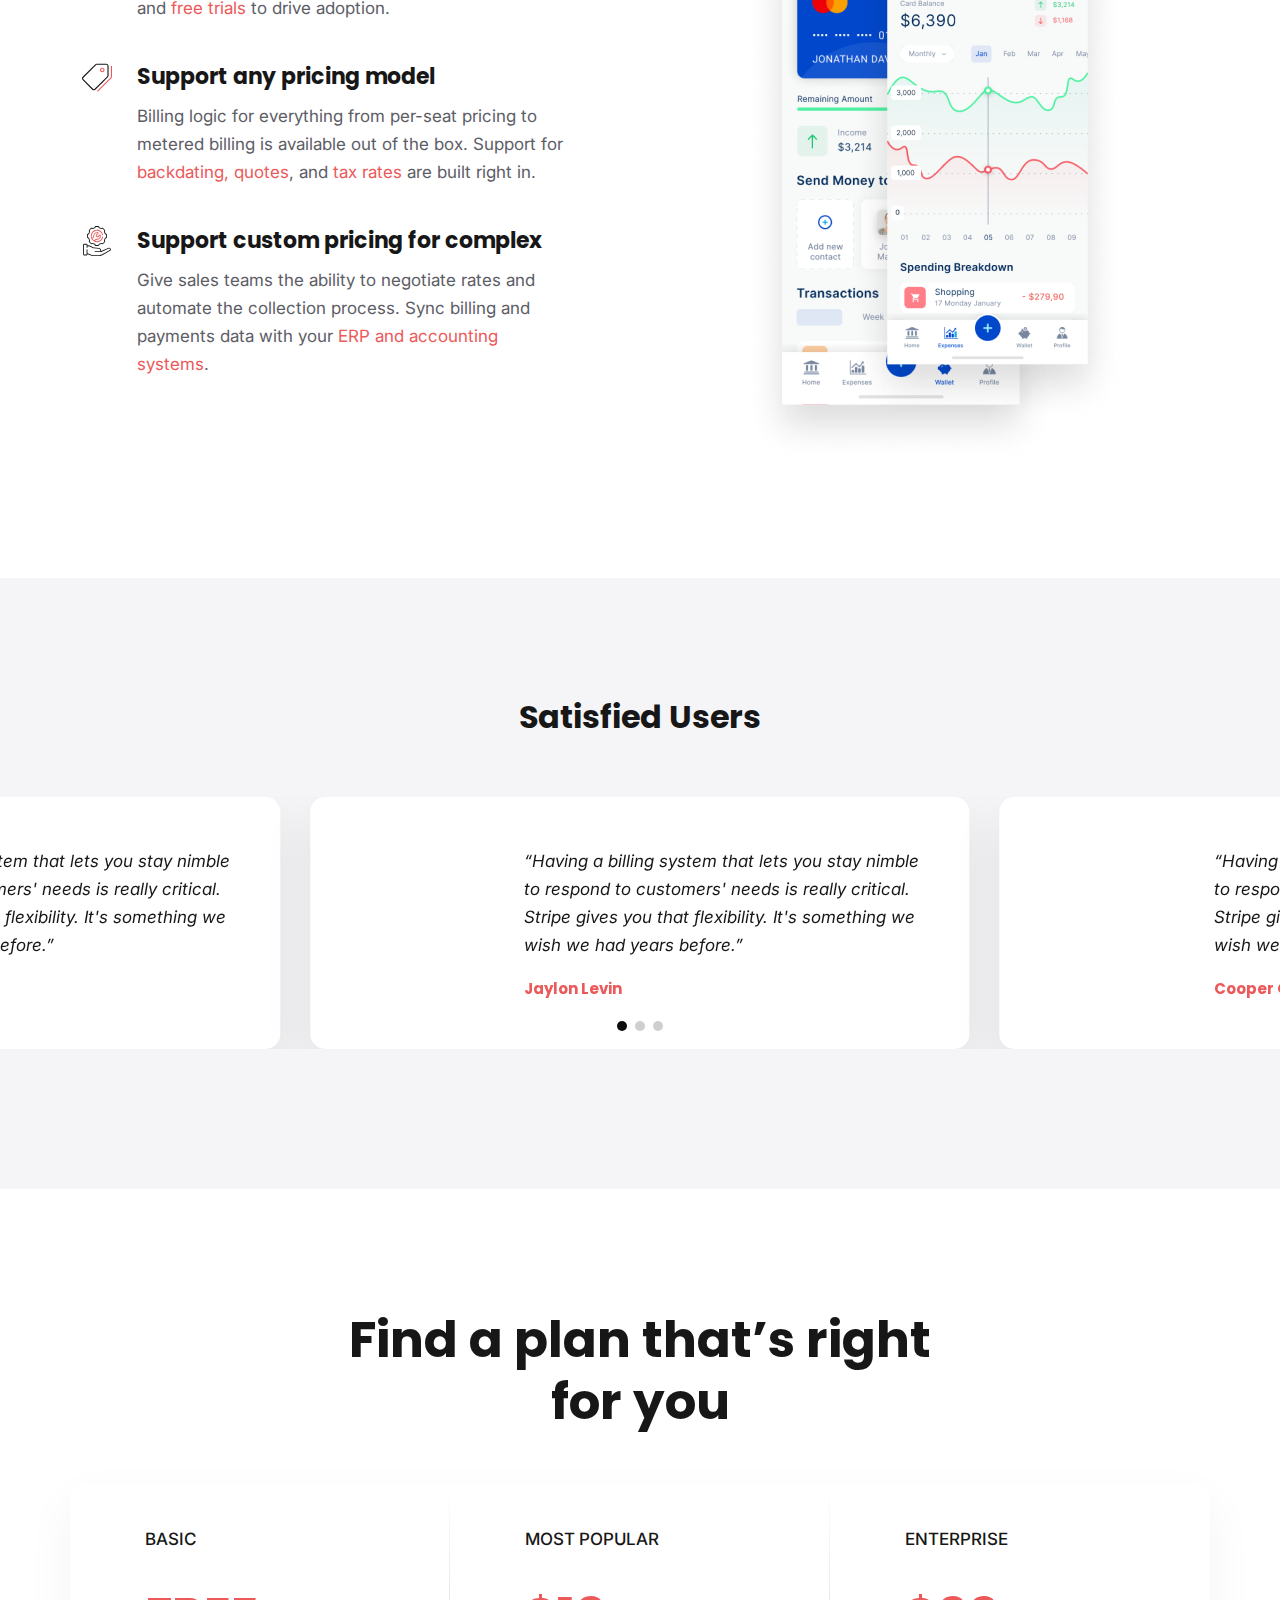
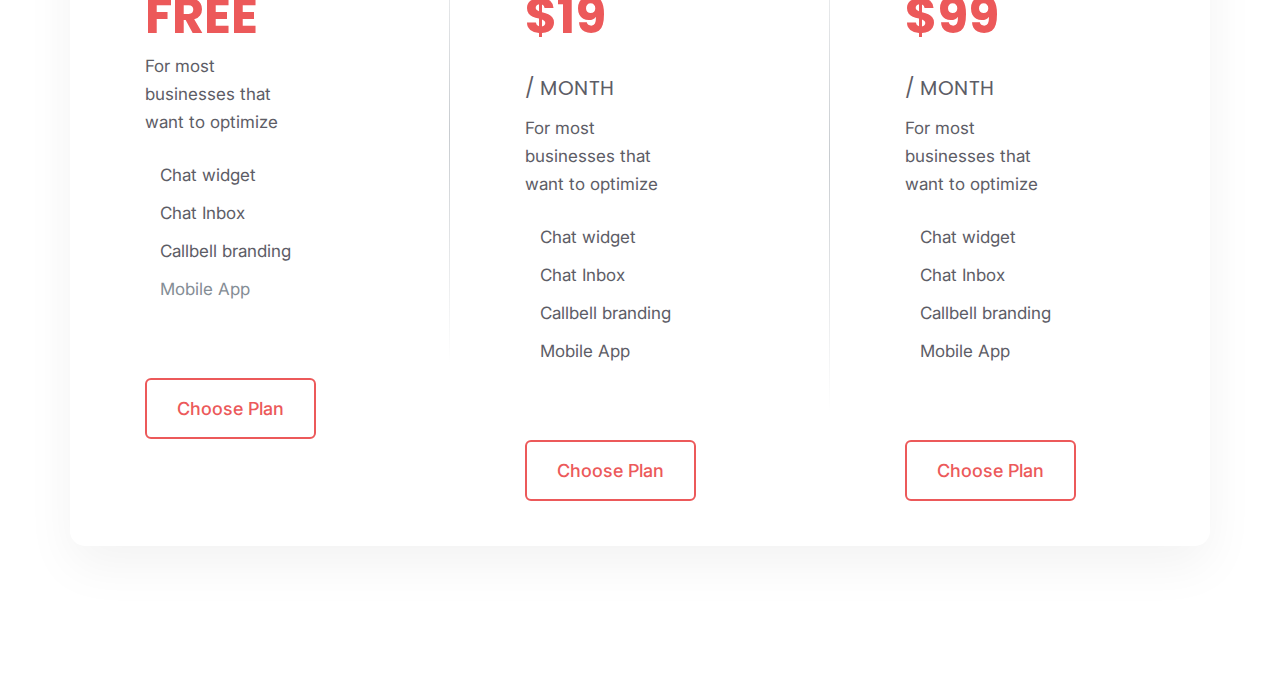
==== commit ffd2dab6: "price section almost done" ====
--- a/index.html
+++ b/index.html
@@ -288,6 +288,125 @@
     </div>
   </section>
   <!-- feature Area 2 -->
+
+  <!-- Testimonial Area -->
+  <section class="testimonial-area bg-gray pt-120 pb-140">
+    <div class="container">
+      <h2 class="testimonial-title mb-60 text-center">
+        Satisfied Users
+      </h2>
+    </div>
+    <div id="billing-testimonial" class="testimonial-container testimonial-items swiper">
+      <div class="swiper-wrapper">
+        <div class="testimonial-item swiper-slide">
+          <div class="testimonial-item-img">
+            <img src="assets/img/Image.png" alt="">
+          </div>
+          <div class="testimonial-item-content">
+            <p class="item-text">
+              “Having a billing system that lets you stay nimble to respond to customers' needs is really critical. Stripe gives you that flexibility. It's something we wish we had years before.”
+            </p>
+            <h4 class="item-title">Jaylon Levin</h4>
+          </div>
+        </div>
+        <div class="testimonial-item swiper-slide">
+          <div class="testimonial-item-img">
+            <img src="assets/img/Image (1).png" alt="">
+          </div>
+          <div class="testimonial-item-content">
+            <p class="item-text">
+              “Having a billing system that lets you stay nimble to respond to customers' needs is really critical. Stripe gives you that flexibility. It's something we wish we had years before.”
+            </p>
+            <h4 class="item-title">Cooper George</h4>
+          </div>
+        </div>
+        <div class="testimonial-item swiper-slide">
+          <div class="testimonial-item-img">
+            <img src="assets/img/Image.png" alt="">
+          </div>
+          <div class="testimonial-item-content">
+            <p class="item-text">
+              “Having a billing system that lets you stay nimble to respond to customers' needs is really critical. Stripe gives you that flexibility. It's something we wish we had years before.”  
+            </p>
+            <h4 class="item-title">Jaylon Levin</h4>
+          </div>
+        </div>
+      </div>
+      <div class="swiper-pagination"></div>
+    </div>
+  </section>
+  <!-- Testimonial Area -->
+
+  <!-- Price Plan Area -->
+  <section class="price-plan-area pt-120 pb-140">
+    <div class="container">
+      <div class="row">
+        <div class="col-lg-12">
+          <h2 class="price-title text-center mb-50">
+            Find a plan that’s right <br> for you
+          </h2>
+        </div>
+      </div>
+      <div class="row price-box">
+        <div class="col-lg-4">
+          <div class="price-plan-item">
+            <div class="price-plan-content">
+              <h3 class="price-subtitle">Basic</h3>
+              <h2 class="price-title">Free</h2>
+              <p class="price-text">For most businesses that want to optimize</p>
+              <div class="price-list">
+                <ul>
+                  <li><i class="fa-regular fa-circle-check"></i> Chat widget</li>
+                  <li><i class="fa-regular fa-circle-check"></i> Chat Inbox</li>    
+                  <li><i class="fa-regular fa-circle-check"></i> Callbell branding</li>
+                  <li class="disabled"><i class="fa-regular fa-circle-check"></i> Mobile App</li>
+                </ul>
+              </div>
+            </div>
+            <a href="#" class="btn btn-price-plan">Choose Plan</a>
+          </div>
+        </div>
+        <div class="col-lg-4">
+          <div class="price-plan-item">
+            <div class="price-plan-content">
+              <h3 class="price-subtitle">Most Popular</h3>
+              <h2 class="price-title">$19 <span>/ month</span></h2>
+              <p class="price-text">For most businesses that want to optimize</p>
+              <div class="price-list">
+                <ul>
+                  <li><i class="fa-regular fa-circle-check"></i> Chat widget</li>
+                  <li><i class="fa-regular fa-circle-check"></i> Chat Inbox</li>    
+                  <li><i class="fa-regular fa-circle-check"></i> Callbell branding</li>
+                  <li><i class="fa-regular fa-circle-check"></i> Mobile App</li>
+                </ul>
+              </div>
+            </div>
+            <a href="#" class="btn btn-price-plan">Choose Plan</a>
+          </div>
+        </div>
+        <div class="col-lg-4">
+          <div class="price-plan-item">
+            <div class="price-plan-content">
+              <h3 class="price-subtitle">Enterprise</h3>
+              <h2 class="price-title">$99 <span>/ month</span></h2>
+              <p class="price-text">For most businesses that want to optimize</p>
+              <div class="price-list">
+                <ul>
+                  <li><i class="fa-regular fa-circle-check"></i> Chat widget</li>
+                  <li><i class="fa-regular fa-circle-check"></i> Chat Inbox</li>    
+                  <li><i class="fa-regular fa-circle-check"></i> Callbell branding</li>
+                  <li><i class="fa-regular fa-circle-check"></i> Mobile App</li>
+                </ul>
+              </div>
+            </div>
+            <a href="#" class="btn btn-price-plan">Choose Plan</a>
+          </div>
+        </div>
+       
+      </div>
+    </div>
+  </section>
+  <!-- Price Plan Area -->
 </main>
 <!-- ========== FOOTER AREA ========== -->
 <footer>
--- a/assets/css/style.css
+++ b/assets/css/style.css
@@ -295,7 +295,7 @@
 .features-area-2 .features-right {
   position: relative;
   z-index: 2;
-  width: 70%;
+  width: 67%;
   margin: 0 auto;
 }
 .features-area-2 .features-right .shape {
@@ -318,7 +318,7 @@
   left: 0;
 }
 .features-area-2 .features-right .img-2 {
-  right: 0;
+  right: -20px;
   top: 40px;
 }
 .features-area-2 .features-title {
@@ -345,4 +345,126 @@
   color: #EC595A;
 }
 
+.testimonial-area .testimonial-container {
+  max-width: 1420px;
+}
+.testimonial-area .testimonial-container .testimonial-title {
+  font-size: 50px;
+  line-height: 62px;
+}
+.testimonial-area .testimonial-container .swiper-pagination-bullet {
+  width: 10px;
+  height: 10px;
+  background-color: #0C0D0E;
+}
+.testimonial-area .testimonial-container .swiper-pagination-bullet:active {
+  background-color: #171717;
+}
+.testimonial-area .testimonial-container .testimonial-item {
+  width: 700px;
+  box-shadow: 0px 20px 50px 0px rgba(23, 23, 23, 0.0784313725);
+  border-radius: 15px;
+  background-color: #ffffff;
+  display: flex;
+  flex-wrap: wrap;
+  padding: 50px 40px;
+}
+.testimonial-area .testimonial-container .testimonial-item .testimonial-item-img {
+  width: 30%;
+}
+.testimonial-area .testimonial-container .testimonial-item .testimonial-item-content {
+  width: 70%;
+}
+.testimonial-area .testimonial-container .testimonial-item .testimonial-item-content .item-text {
+  color: #171717;
+  font-style: italic;
+}
+.testimonial-area .testimonial-container .testimonial-item .testimonial-item-content .item-title {
+  font-size: 15px;
+  line-height: 20px;
+  color: #EC595A;
+  margin-top: 20px;
+}
+
+.price-plan-area .price-box {
+  box-shadow: 0px 20px 50px 0px rgba(0, 0, 0, 0.0509803922);
+  border-radius: 15px;
+}
+.price-plan-area .price-plan-item .price-plan-content {
+  margin-bottom: 65px;
+  width: 70%;
+}
+.price-plan-area .price-plan-item .price-plan-content .price-subtitle {
+  font-size: 17px;
+  line-height: 22px;
+  text-transform: uppercase;
+  margin-bottom: 35px;
+  font-family: "Inter", sans-serif;
+  font-weight: 500;
+  color: #171717;
+}
+.price-plan-area .price-plan-item .price-plan-content .price-title {
+  font-size: 50px;
+  line-height: 62px;
+  margin-bottom: 5px;
+  color: #EC595A;
+  text-transform: uppercase;
+}
+.price-plan-area .price-plan-item .price-plan-content .price-title span {
+  display: inline-block;
+  font-size: 20px;
+  color: #5D5D66;
+  font-weight: 400;
+  line-height: 1.2;
+}
+.price-plan-area .price-plan-item .price-plan-content .price-list {
+  margin-top: 25px;
+}
+.price-plan-area .price-plan-item .price-plan-content .price-list .disabled {
+  color: #848D95;
+}
+.price-plan-area .price-plan-item .price-plan-content .price-list li {
+  padding-bottom: 10px;
+}
+.price-plan-area .price-plan-item .price-plan-content .price-list i {
+  color: #37bd8a;
+  padding-right: 15px;
+}
+.price-plan-area .price-plan-item .btn-price-plan {
+  color: #EC595A;
+  border: 2px solid #EC595A;
+  font-size: 18px;
+  padding: 15px 30px;
+  font-weight: 500;
+}
+.price-plan-area .price-plan-item .btn-price-plan:hover {
+  background-color: #EC595A;
+  color: #ffffff;
+}
+.price-plan-area .price-title {
+  font-size: 50px;
+  line-height: 62px;
+}
+
+.price-plan-item {
+  padding: 45px 75px;
+  position: relative;
+}
+.price-plan-item::after {
+  position: absolute;
+  content: "";
+  width: 1px;
+  height: 80%;
+  top: 0;
+  right: 0;
+  background-image: linear-gradient(180deg, #FFFFFF 0%, #C8CCD0 51.56%, #FFFFFF 100%);
+}
+
+.price-plan-area .price-box .col-lg-4 {
+  padding: 0;
+}
+.price-plan-area .price-box .col-lg-4:last-child .price-plan-item::after {
+  display: none;
+}
+
 /*# sourceMappingURL=style.css.map */
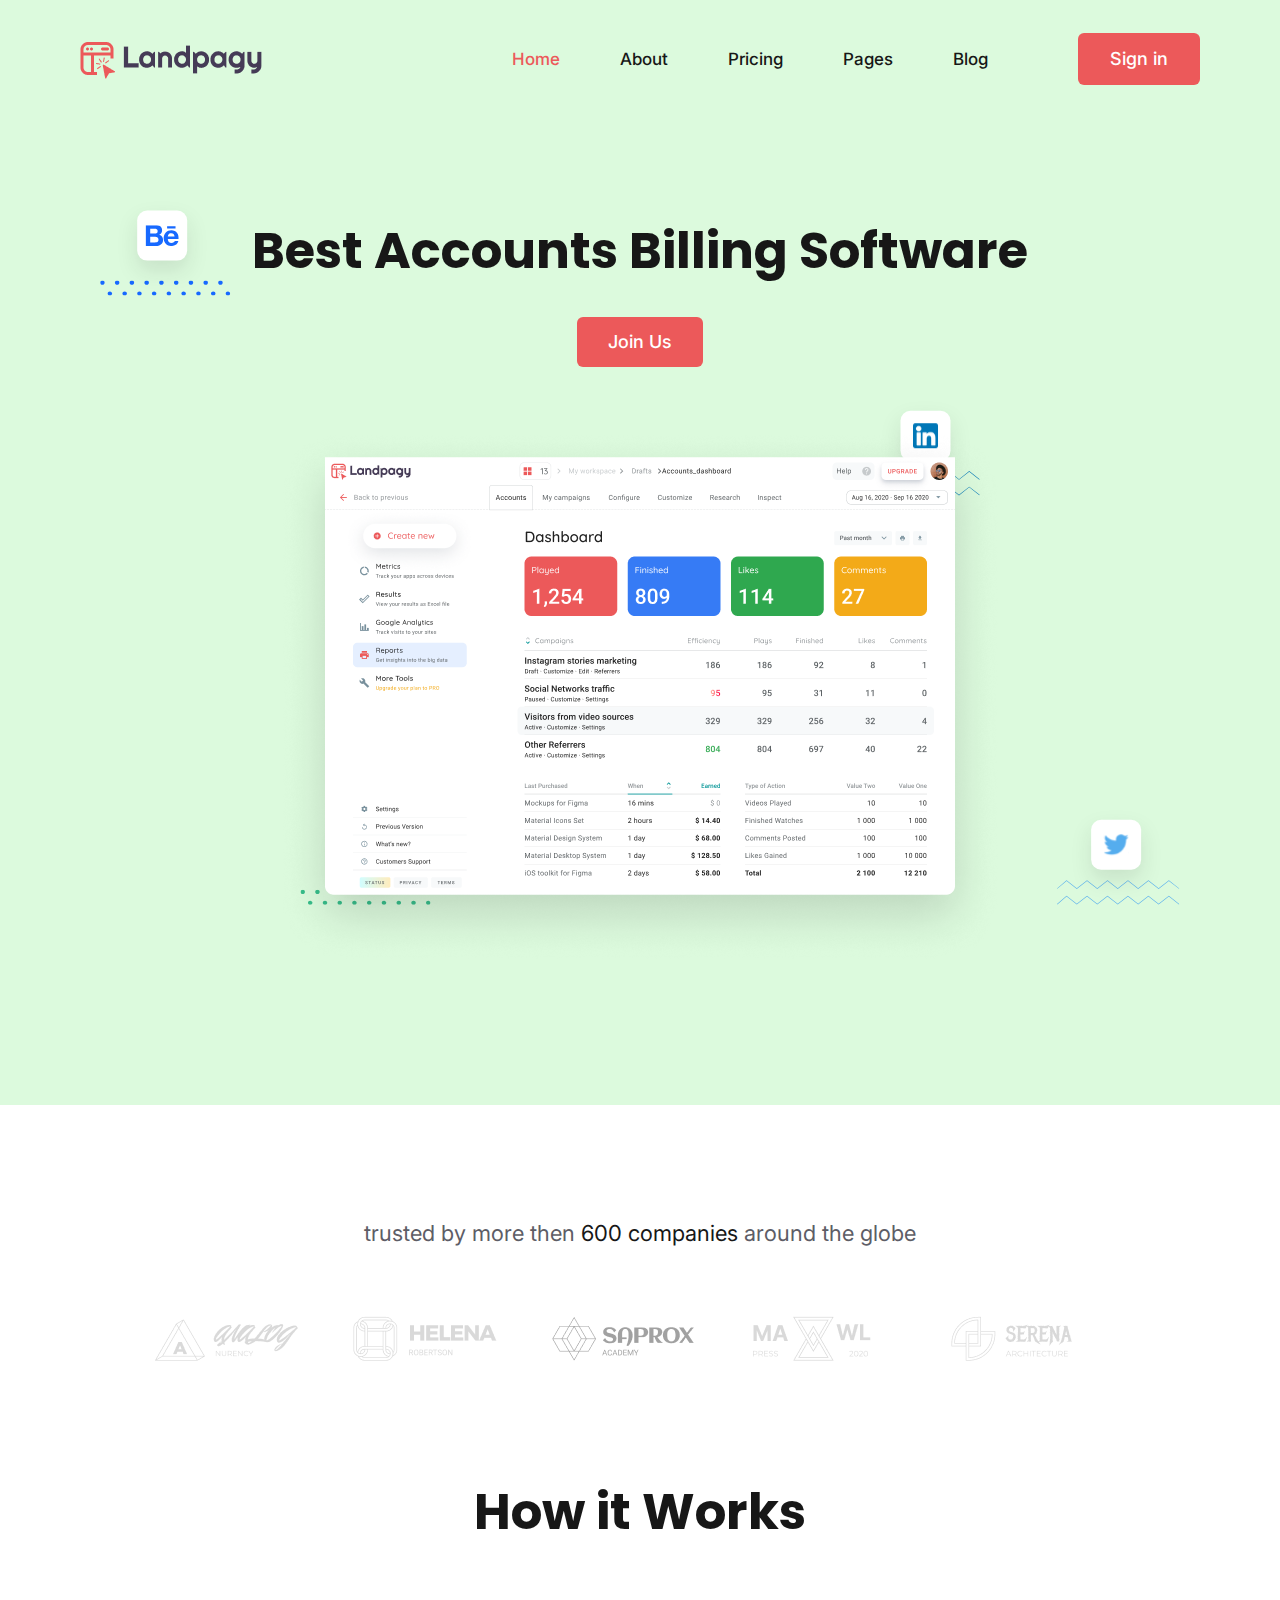
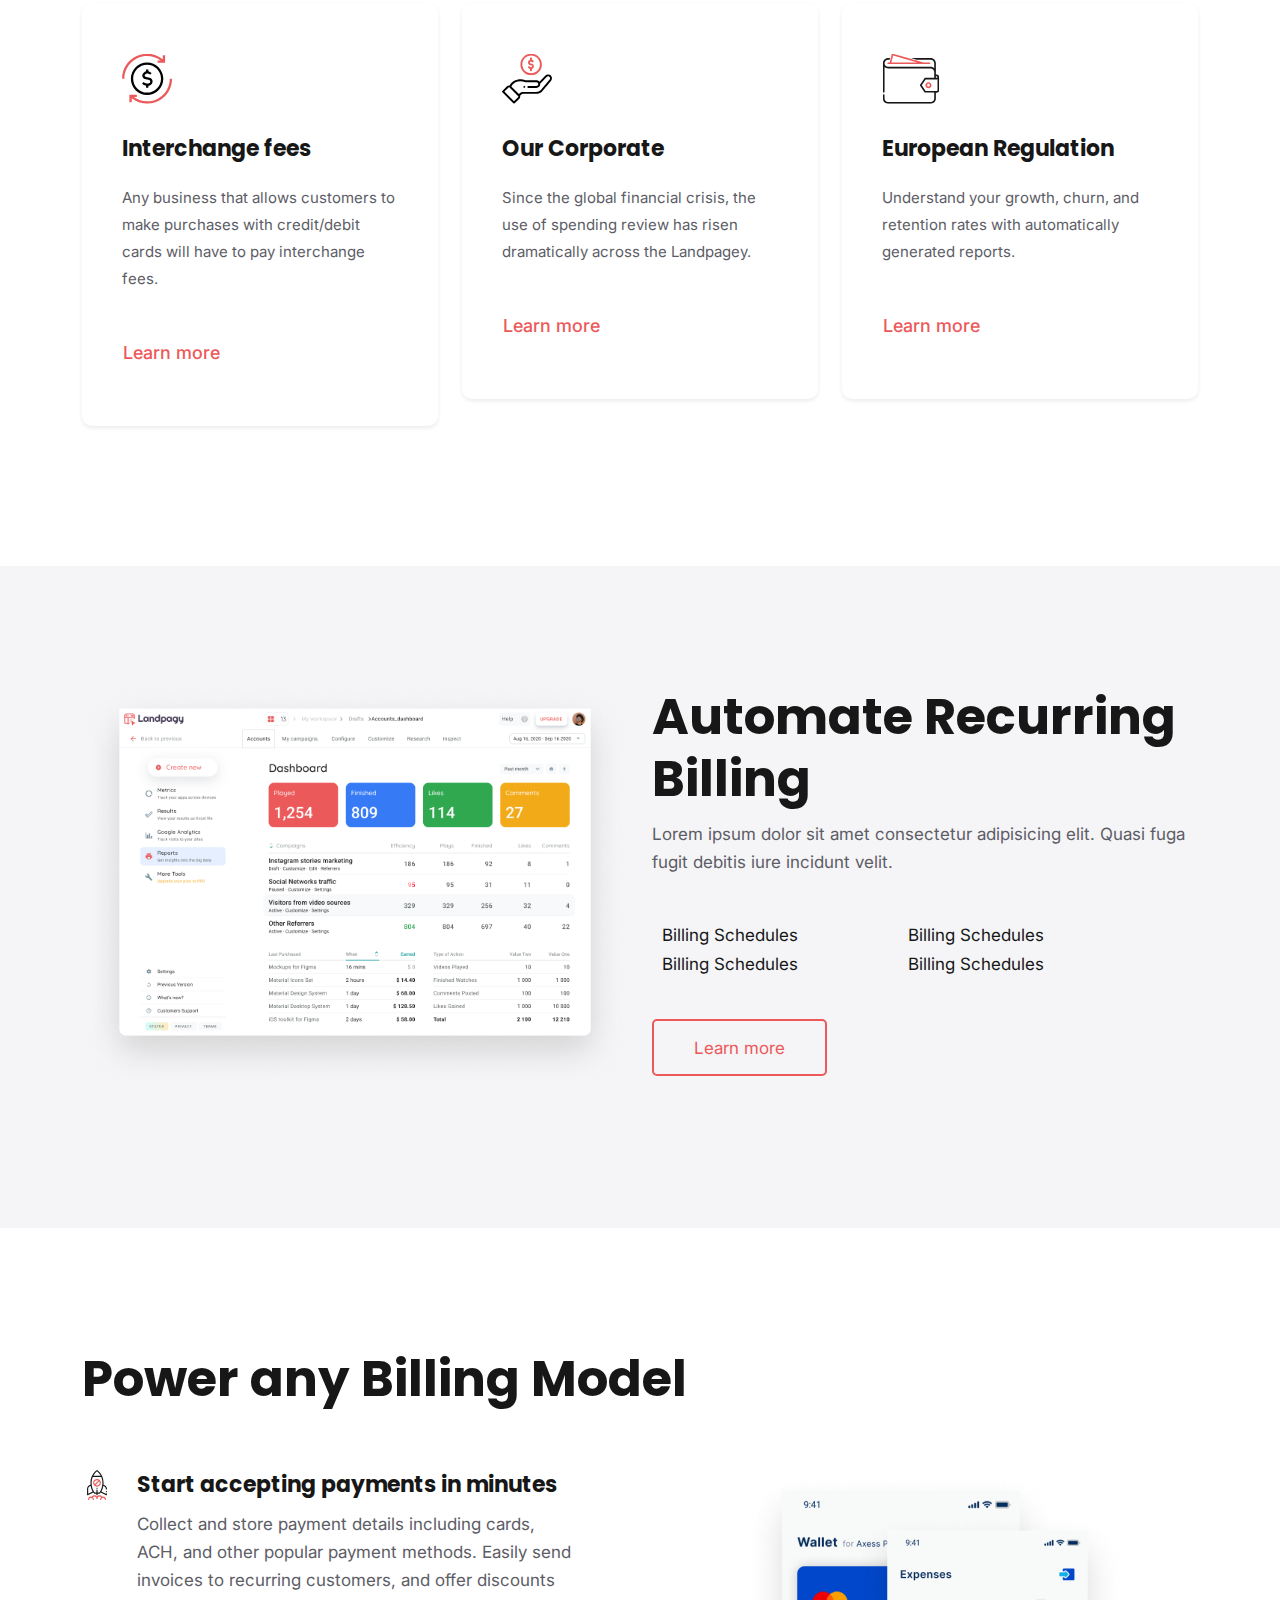
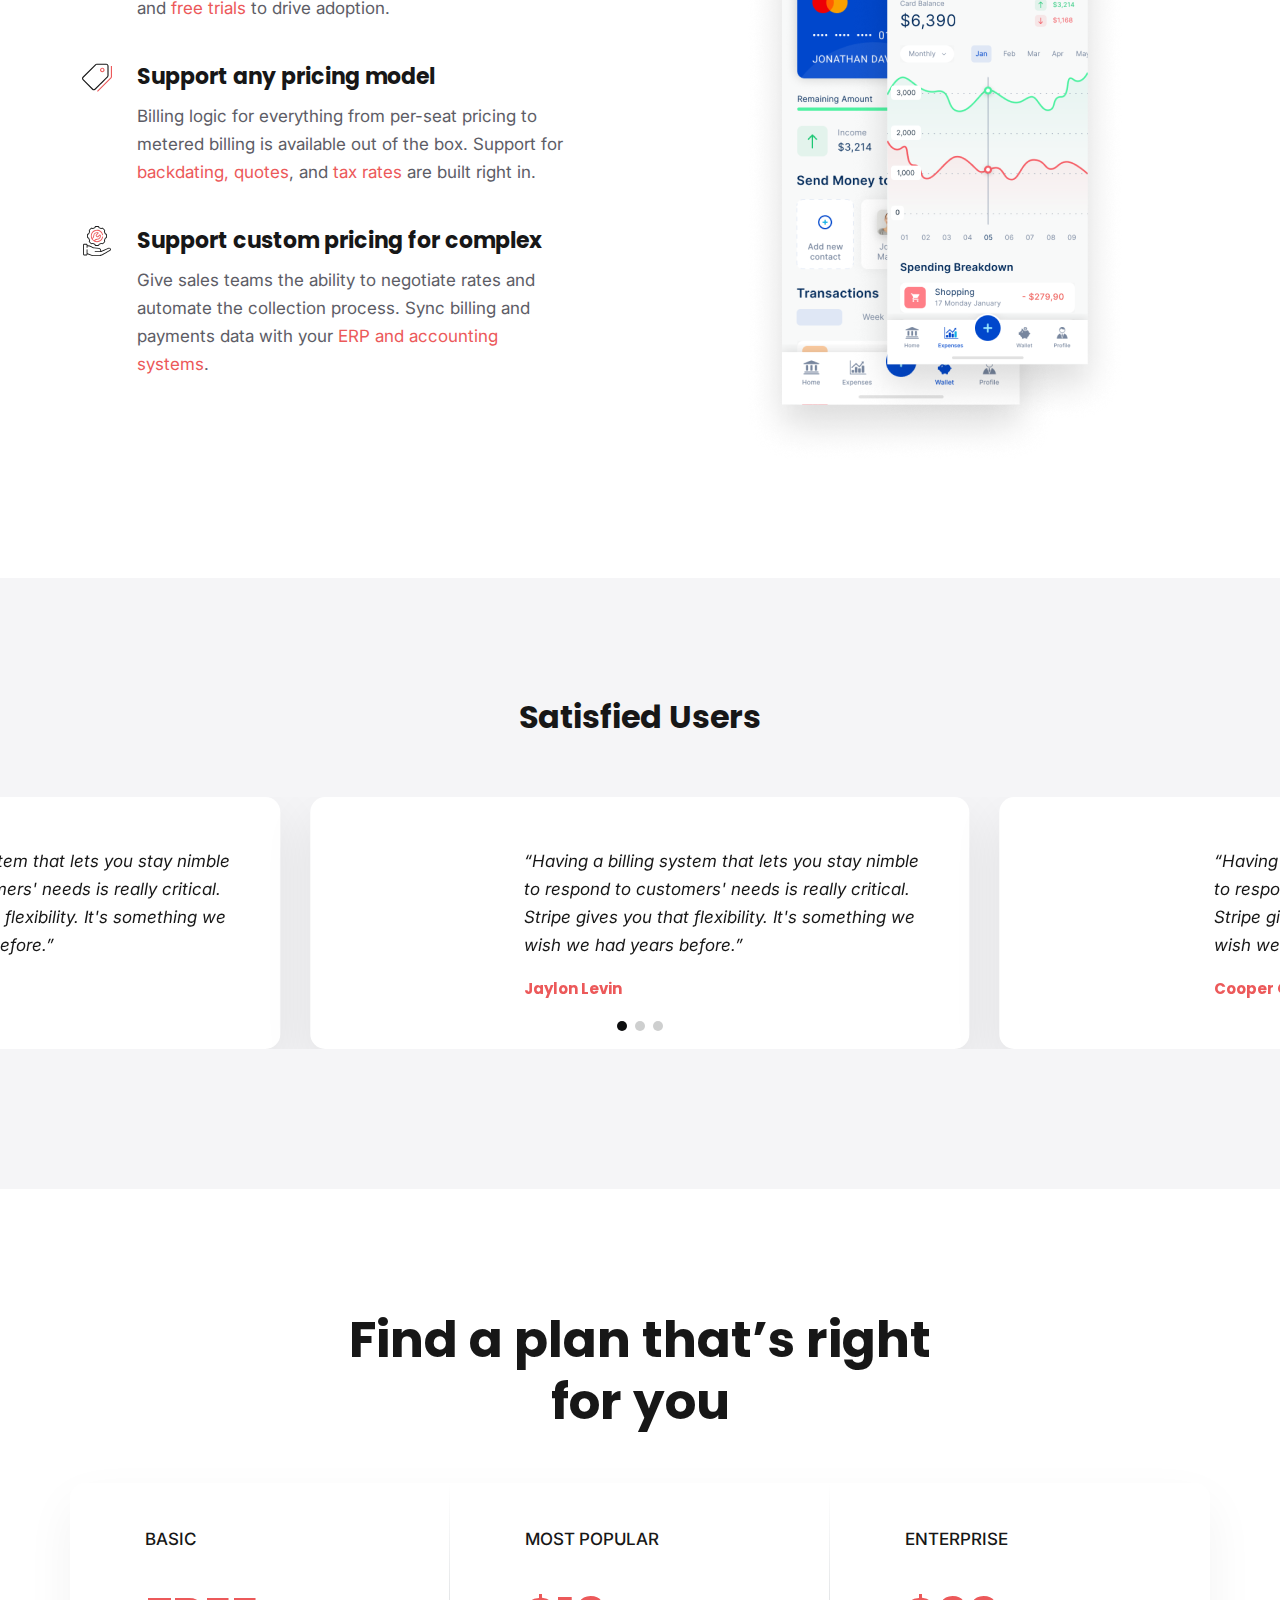
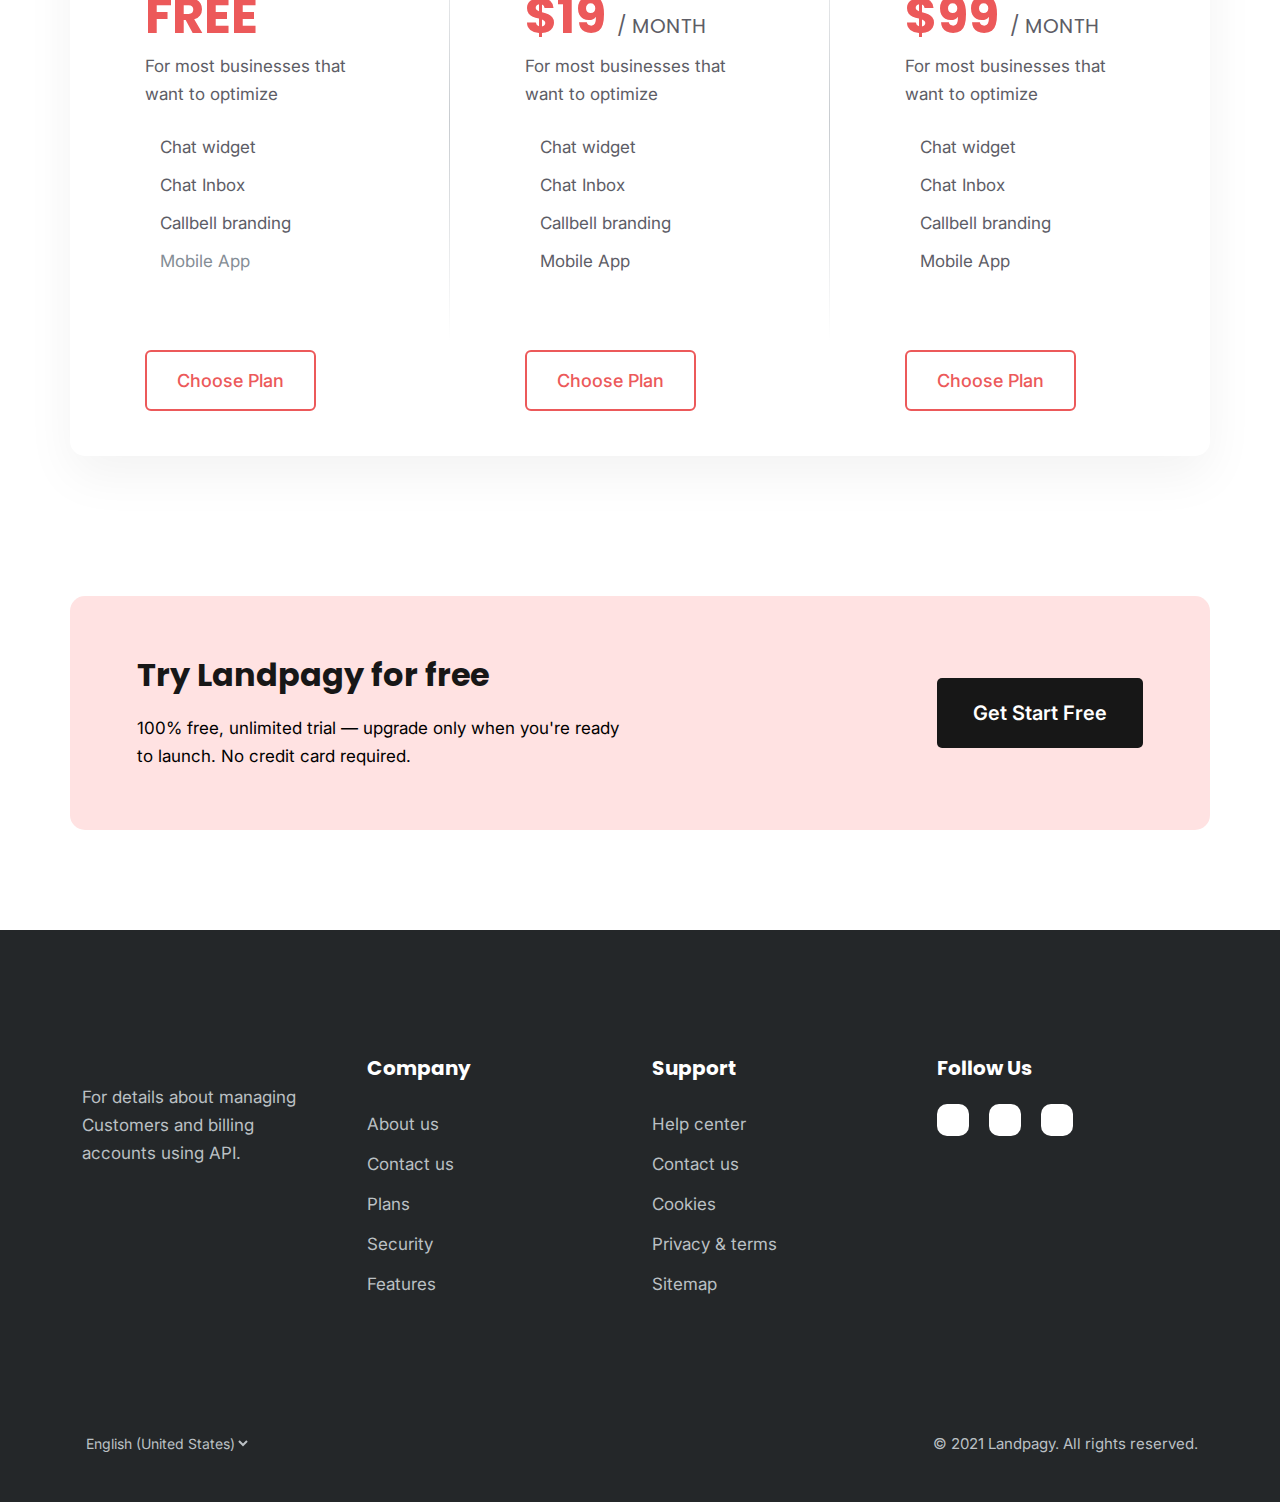
==== commit 8ff96616: "some" ====
--- a/index.html
+++ b/index.html
@@ -11,6 +11,7 @@
     <link rel="stylesheet" href="assets/css/plugin/swiper_8.4.5.css">
     <link rel="stylesheet" href="assets/css/default.css">
     <link rel="stylesheet" href="assets/css/style.css">
+    <link rel="stylesheet" href="assets/css/responsive.css">
 </head>
 <body>
 <!-- ========== HEADER AREA  ========== -->
@@ -137,8 +138,8 @@
       </div>
     </div>
 
-    <div class="row">
-      <div class="col-lg-4">
+    <div class="row d-flex justify-content-center">
+      <div class="col-lg-4 col-md-6">
         <div class="service-item">
           <img src="assets/img/icon/service-icon1.svg" alt="services image">
           <h3 class="service-item-title">
@@ -150,7 +151,7 @@
           <a href="#" class="btn">Learn more <i class="fa-solid fa-arrow-right-long"></i> </a> 
         </div>
       </div>
-      <div class="col-lg-4">
+      <div class="col-lg-4 col-md-6">
         <div class="service-item">
           <img src="assets/img/icon/service-icon2.svg" alt="services image">
           <h3 class="service-item-title">
@@ -162,7 +163,7 @@
           <a href="#" class="btn">Learn more <i class="fa-solid fa-arrow-right-long"></i></a> 
         </div>
       </div>
-      <div class="col-lg-4">
+      <div class="col-lg-4 col-md-6">
         <div class="service-item">
           <img src="assets/img/icon/service-icon3.svg" alt="services image">
           <h3 class="service-item-title">
@@ -348,7 +349,7 @@
         </div>
       </div>
       <div class="row price-box">
-        <div class="col-lg-4">
+        <div class="col-lg-4 col-md-4">
           <div class="price-plan-item">
             <div class="price-plan-content">
               <h3 class="price-subtitle">Basic</h3>
@@ -366,7 +367,7 @@
             <a href="#" class="btn btn-price-plan">Choose Plan</a>
           </div>
         </div>
-        <div class="col-lg-4">
+        <div class="col-lg-4 col-md-4">
           <div class="price-plan-item">
             <div class="price-plan-content">
               <h3 class="price-subtitle">Most Popular</h3>
@@ -384,7 +385,7 @@
             <a href="#" class="btn btn-price-plan">Choose Plan</a>
           </div>
         </div>
-        <div class="col-lg-4">
+        <div class="col-lg-4 col-md-4">
           <div class="price-plan-item">
             <div class="price-plan-content">
               <h3 class="price-subtitle">Enterprise</h3>
@@ -407,10 +408,107 @@
     </div>
   </section>
   <!-- Price Plan Area -->
+ 
+  <!-- CTA Area -->
+  <section class="cta-area pb-100">
+    <div class="container pt-60 pb-60 bg-pink b-redius position-relative overflow-hidden">
+      <div class="bg-shapes">
+        <div class="shape">
+          <img src="assets/img/cta-shape1.svg" alt="">
+        </div>
+        <div class="shape">
+          <img src="assets/img/cta-shape2.svg" alt="">
+        </div>
+        <div class="shape">
+          <img src="assets/img/cta-shape3.svg" alt="">
+        </div>
+      </div>
+      <div class="row align-items-center pr-55 pl-55">
+        <div class="col-lg-6">
+          <h2 class="cta-title mb-20">Try Landpagy for free</h2>
+          <p class="cta-text">100% free, unlimited trial — upgrade only when you're ready to launch. No credit card required.</p>
+        </div>
+        <div class="col-lg-6">
+          <a href="#" class="btn btn-black float-lg-end float-start">Get Start Free</a>
+        </div>
+      </div>
+    </div>
+  </section>
+  <!-- CTA Area -->
 </main>
 <!-- ========== FOOTER AREA ========== -->
-<footer>
-    
+<footer class="footer-area bg-black-800">
+  <div class="footer-top pt-125 pb-125">
+    <div class="container">
+      <div class="row">
+        <div class="col-lg-3 col-md-3">
+          <div class="footer-wedget">
+            <a href="" class="footer-logo">
+              <img src="assets/img/footer-logo.png" alt="">
+            </a>
+            <p class="footer-text">
+              For details about managing Customers and billing accounts using API.
+            </p>
+          </div>
+        </div>
+        <div class="col-lg-3 col-md-3">
+          <div class="footer-wedget">
+            <h5 class="footer-title">Company</h5>
+            <ul class="footer-menu"> 
+              <li><a href="#">About us</a></li>
+              <li><a href="#">Contact us</a></li>
+              <li><a href="#">Plans</a></li>
+              <li><a href="#">Security</a></li>
+              <li><a href="#">Features</a></li>
+            </ul>
+          </div>
+        </div>
+        <div class="col-lg-3 col-md-3">
+          <div class="footer-wedget">
+            <h5 class="footer-title">Support</h5>
+            <ul class="footer-menu"> 
+              <li><a href="#">Help center</a></li>
+              <li><a href="#">Contact us</a></li>
+              <li><a href="#">Cookies</a></li>
+              <li><a href="#">Privacy & terms</a></li>
+              <li><a href="#">Sitemap</a></li>
+            </ul>
+          </div>
+        </div>
+        <div class="col-lg-3 col-md-3">
+          <div class="footer-wedget">
+            <h5 class="footer-title">Follow Us</h5>
+            <ul class="footer-menu-social"> 
+              <li><a href="#"><i class="fa-brands fa-facebook-f"></i></a></li>
+              <li><a href="#"><i class="fa-brands fa-twitter"></i></a></li>
+              <li><a href="#"><i class="fa-brands fa-google"></i></a></li>            
+            </ul>
+          </div>
+        </div>
+      </div>
+    </div>
+  </div>
+  <div class="footer-copyright pb-45">
+    <div class="container">
+      <div class="row align-items-center">
+        <div class="col-lg-6 col-md-6">
+          <div class="language-list">
+            <i class="fa-solid fa-earth-americas"></i>
+            <select id="lang">
+              <option value="English">English (United States)</option>
+              <option value="Bangla">Bangla</option>
+              <option value="French">French</option>
+              <option value="Hindi">Hindi</option>
+            </select>
+          </div>
+        </div>
+        <div class="col-lg-6 col-md-6">
+          <p class="copyright-text float-md-end float-start">&copy; 2021 Landpagy. All rights reserved.</p>
+        </div>
+      </div>
+    </div>
+  </div>
+  <img src="assets/img/footer.svg" alt="" class="shape">
 </footer>
 <!-- ========== FOOTER AREA ========== -->
 
--- a/assets/css/style.css
+++ b/assets/css/style.css
@@ -105,6 +105,18 @@
   background-color: #f5f5f7;
 }
 
+.bg-pink {
+  background-color: #FFE2E2;
+}
+
+.b-redius {
+  border-radius: 15px;
+}
+
+.bg-black-800 {
+  background-color: #242729;
+}
+
 .btn-red {
   border-radius: 6px;
   background-color: #EC595A;
@@ -133,6 +145,19 @@
   color: #EC595A;
 }
 
+.btn-black {
+  background-color: #171717;
+  color: #ffffff;
+  font-size: 20px;
+  font-weight: 600;
+  padding: 19px 35px;
+  border-radius: 5px;
+}
+.btn-black:hover {
+  background-color: #EC595A;
+  color: #171717;
+}
+
 .header-area {
   position: relative;
   z-index: 9999;
@@ -219,6 +244,7 @@
   padding: 50px 40px 46px;
   background: #ffffff;
   border-radius: 10px;
+  box-shadow: 0 0.125rem 0.25rem rgba(0, 0, 0, 0.08);
   transition: all 0.3s ease-in-out;
 }
 .service-item img {
@@ -392,7 +418,6 @@
 }
 .price-plan-area .price-plan-item .price-plan-content {
   margin-bottom: 65px;
-  width: 70%;
 }
 .price-plan-area .price-plan-item .price-plan-content .price-subtitle {
   font-size: 17px;
@@ -467,4 +492,88 @@
   display: none;
 }
 
+.cta-area {
+  color: #000;
+}
+.cta-area .shape {
+  position: absolute;
+}
+.cta-area .shape:nth-child(1) {
+  left: 0;
+  top: 0;
+}
+.cta-area .shape:nth-child(2) {
+  top: 0;
+  right: 30%;
+}
+.cta-area .shape:nth-child(3) {
+  bottom: 0;
+  right: 40%;
+}
+
+.footer-wedget .footer-text {
+  color: #BBC0C4;
+  width: 90%;
+}
+.footer-wedget .footer-title {
+  color: #ffffff;
+  line-height: 27px;
+  margin-bottom: 22px;
+}
+.footer-wedget .footer-title font {
+  width: 600;
+  size: 18px;
+}
+.footer-wedget .footer-menu li a {
+  color: #BBC0C4;
+  line-height: 40px;
+  transition: all 0.3s ease-in-out;
+}
+.footer-wedget .footer-menu li a:hover {
+  color: #EC595A;
+}
+.footer-wedget .footer-menu-social li {
+  display: inline-block;
+  margin-right: 15px;
+}
+.footer-wedget .footer-menu-social li a {
+  background: #ffffff;
+  width: 32px;
+  height: 32px;
+  border-radius: 10px;
+  text-align: center;
+  color: #171717;
+  transition: all 0.3s ease-in-out;
+}
+.footer-wedget .footer-menu-social li a i {
+  font-size: 12px;
+}
+.footer-wedget .footer-menu-social li a i:hover {
+  color: #EC595A;
+}
+
+.copyright-text {
+  color: #BBC0C4;
+  font-size: 15px;
+  line-height: 27px;
+}
+
+.language-list select {
+  color: #BBC0C4;
+  font-size: 14px;
+  background: transparent;
+  border: none;
+}
+
+.footer-area {
+  position: relative;
+  z-index: 1;
+}
+.footer-area .shape {
+  position: absolute;
+  bottom: 0;
+  right: 0;
+  z-index: -1;
+}
+
 /*# sourceMappingURL=style.css.map */
--- a/assets/css/responsive.css
+++ b/assets/css/responsive.css
@@ -0,0 +1,112 @@
+@media(max-width: 1500px){}
+@media(max-width: 1400px){
+    
+}
+@media(max-width: 1199px){
+    .header-area .container-fluid{
+        margin-left: 15px;
+        margin-right: 15px;
+
+    }
+    .menu .nav-item + .nav-item{
+        margin-left: 30px;
+    }
+    .service-item{
+        /* padding: 50px 0px 46px; */
+    }
+    .price-plan-item {
+        padding: 45px 23px;
+    }
+    p.cta-text {
+        margin-bottom: 40px;
+       }
+       
+    
+}
+@media(max-width: 991px){
+    .banner-title,
+    .price-plan-area .price-title,
+    .features-area-2 .features-title,
+    .testimonial-title,
+    .feature-title,
+    .services-title {
+        font-size: 40px;
+        line-height: 52px;
+        margin-bottom: 40px;
+    }
+    .feature-images {
+        margin-bottom: 30px;
+    }
+    .features-area-2 .features-right {
+        min-height: 500px;
+    }
+    .footer-area .shape {
+        display: none;
+    }
+    .footer-top {
+        padding: 105px 0;
+    }
+
+    .banner-area .bg-shapes {
+        display: none;
+    }
+
+    .service-item{
+        margin-bottom: 30px;
+    }
+    .service-item-text{
+        width: 90%;
+    }
+    
+    
+}
+@media(max-width: 767px){
+    .header-area .container-fluid {
+        padding-right: 30px;
+        padding-left: 30px;
+    }
+}
+@media(max-width: 575px){
+    .banner-area{
+        padding-top: 120px;
+        padding-bottom: 120px;
+    }
+    .clients-img{
+        width: 100%;
+    }
+    .clients-img img{
+        margin: 0 auto 30px;
+    }
+
+    .price-plan-area .price-box {
+    
+    box-shadow: none;
+    background: transparent;
+   }
+   .price-plan-item{
+    box-shadow: 0px 20px 50px 0px rgb(0 0 0 / 5%);
+    border-radius: 15px;
+    margin-bottom: 30px;
+   }
+
+   .price-plan-area .price-box .col-lg-4 {
+    padding: 0 15px;
+   }
+   .price-plan-item::after {
+    display: none;
+  }
+  .cta-area {
+    padding: 0 15px 80px;
+  }
+  .feature-area-2,
+  .feature-area{
+    padding: 80px 0;
+  }
+  .feature-text{
+    width: 80%;
+  }
+    
+}
+@media(max-width: 450px){}
+@media(max-width:375px){}
+@media(max-width: 320px){}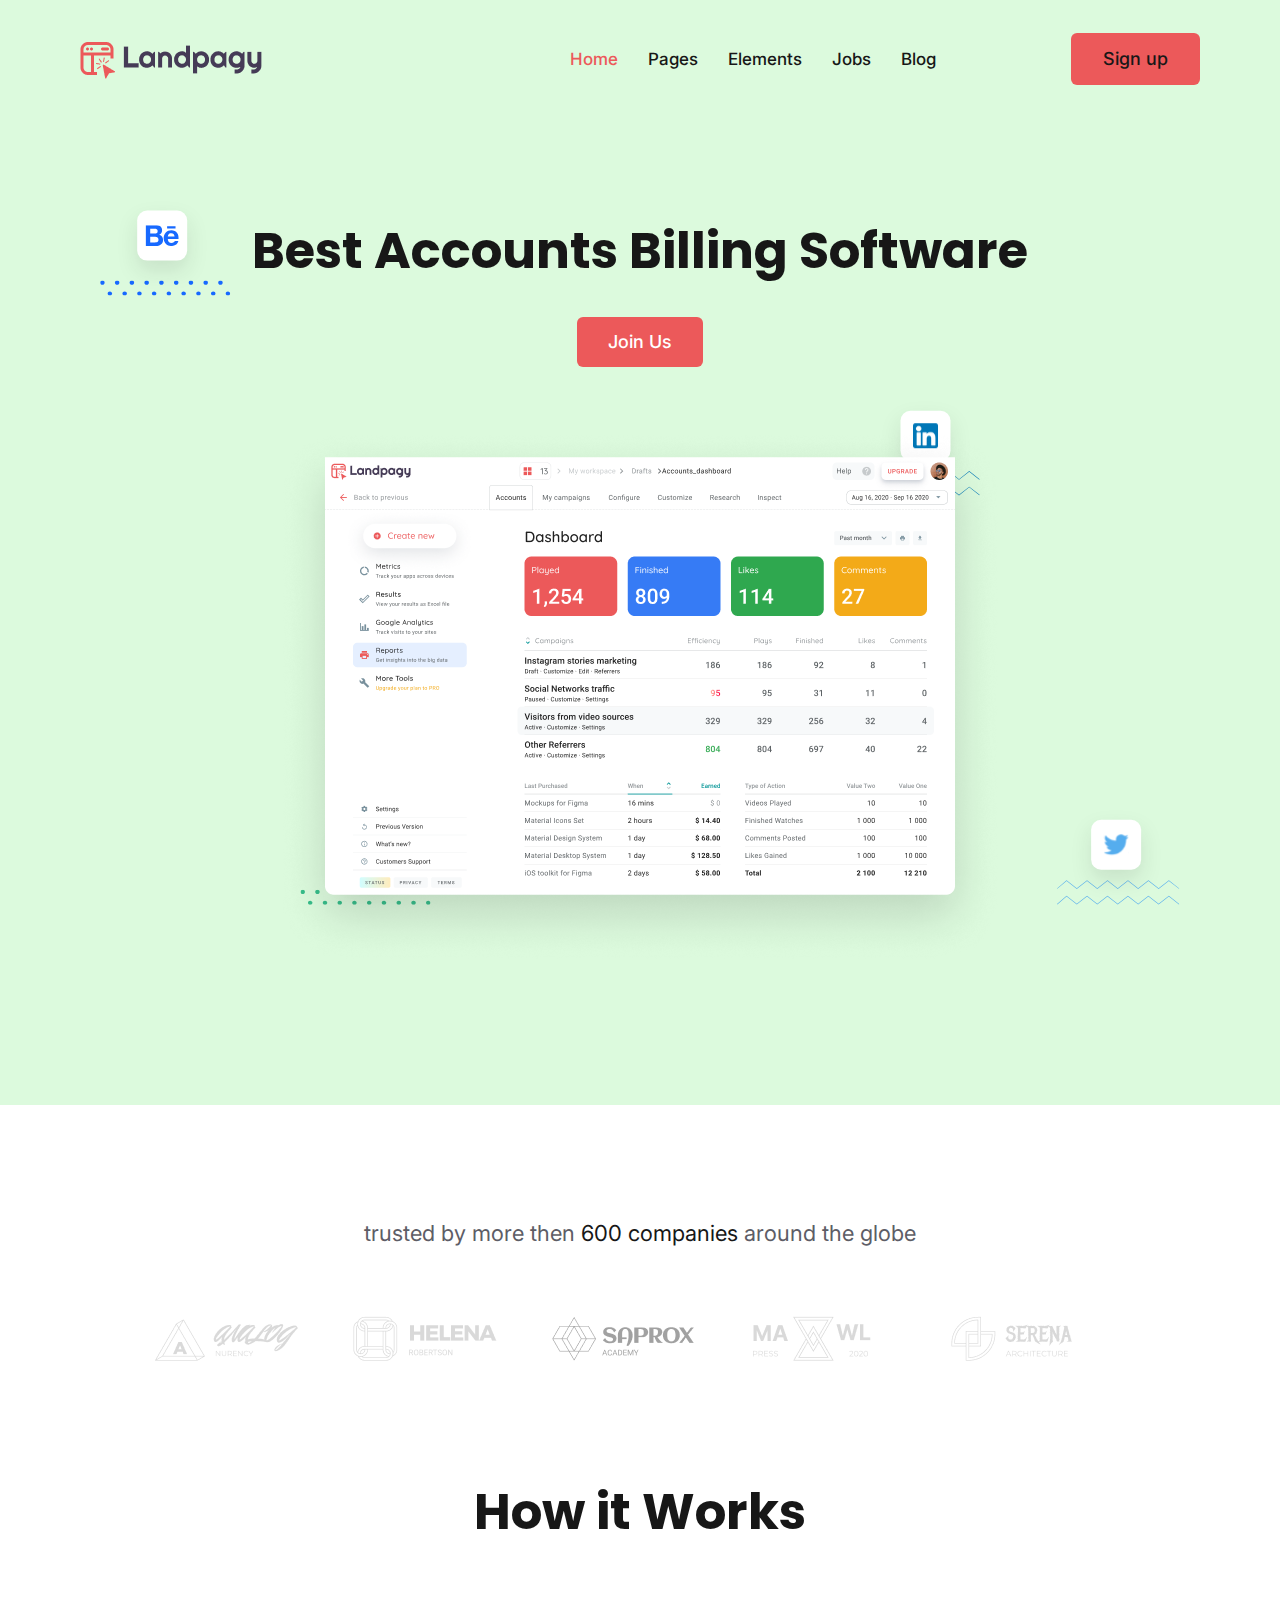
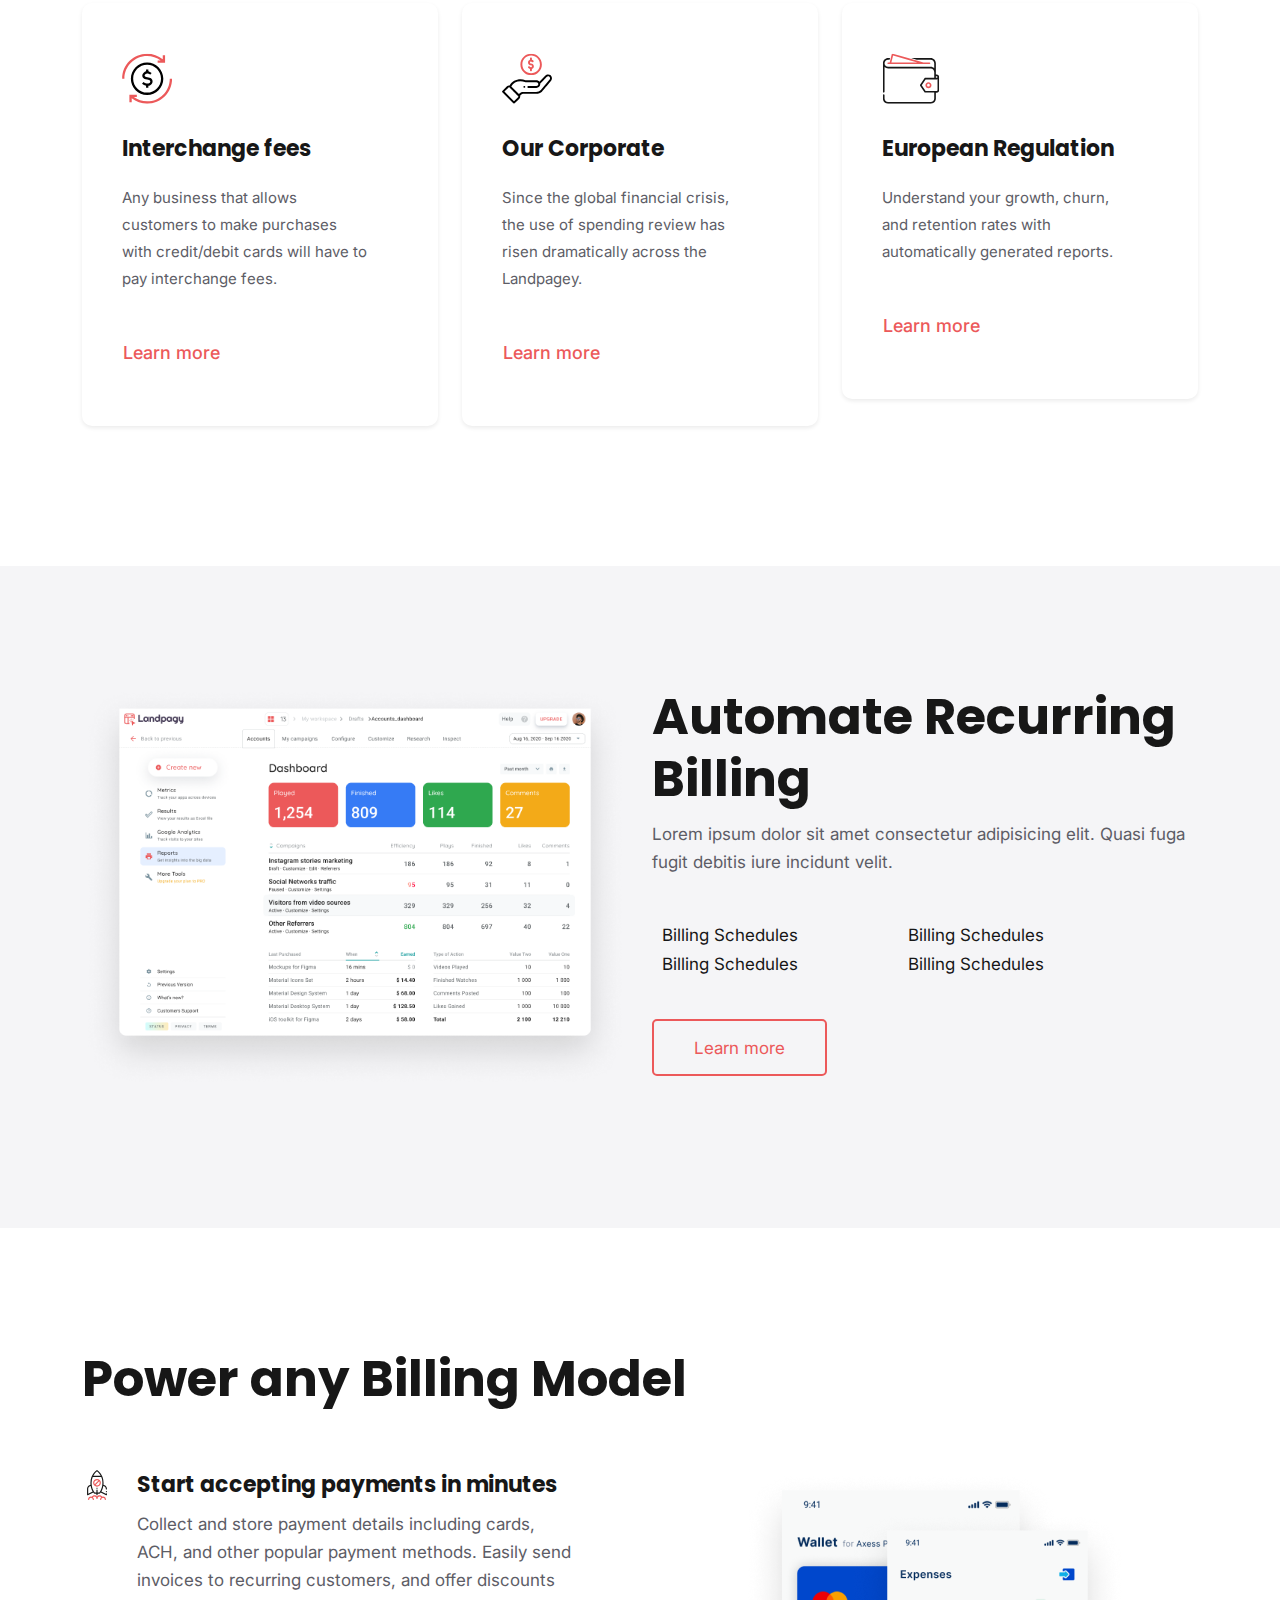
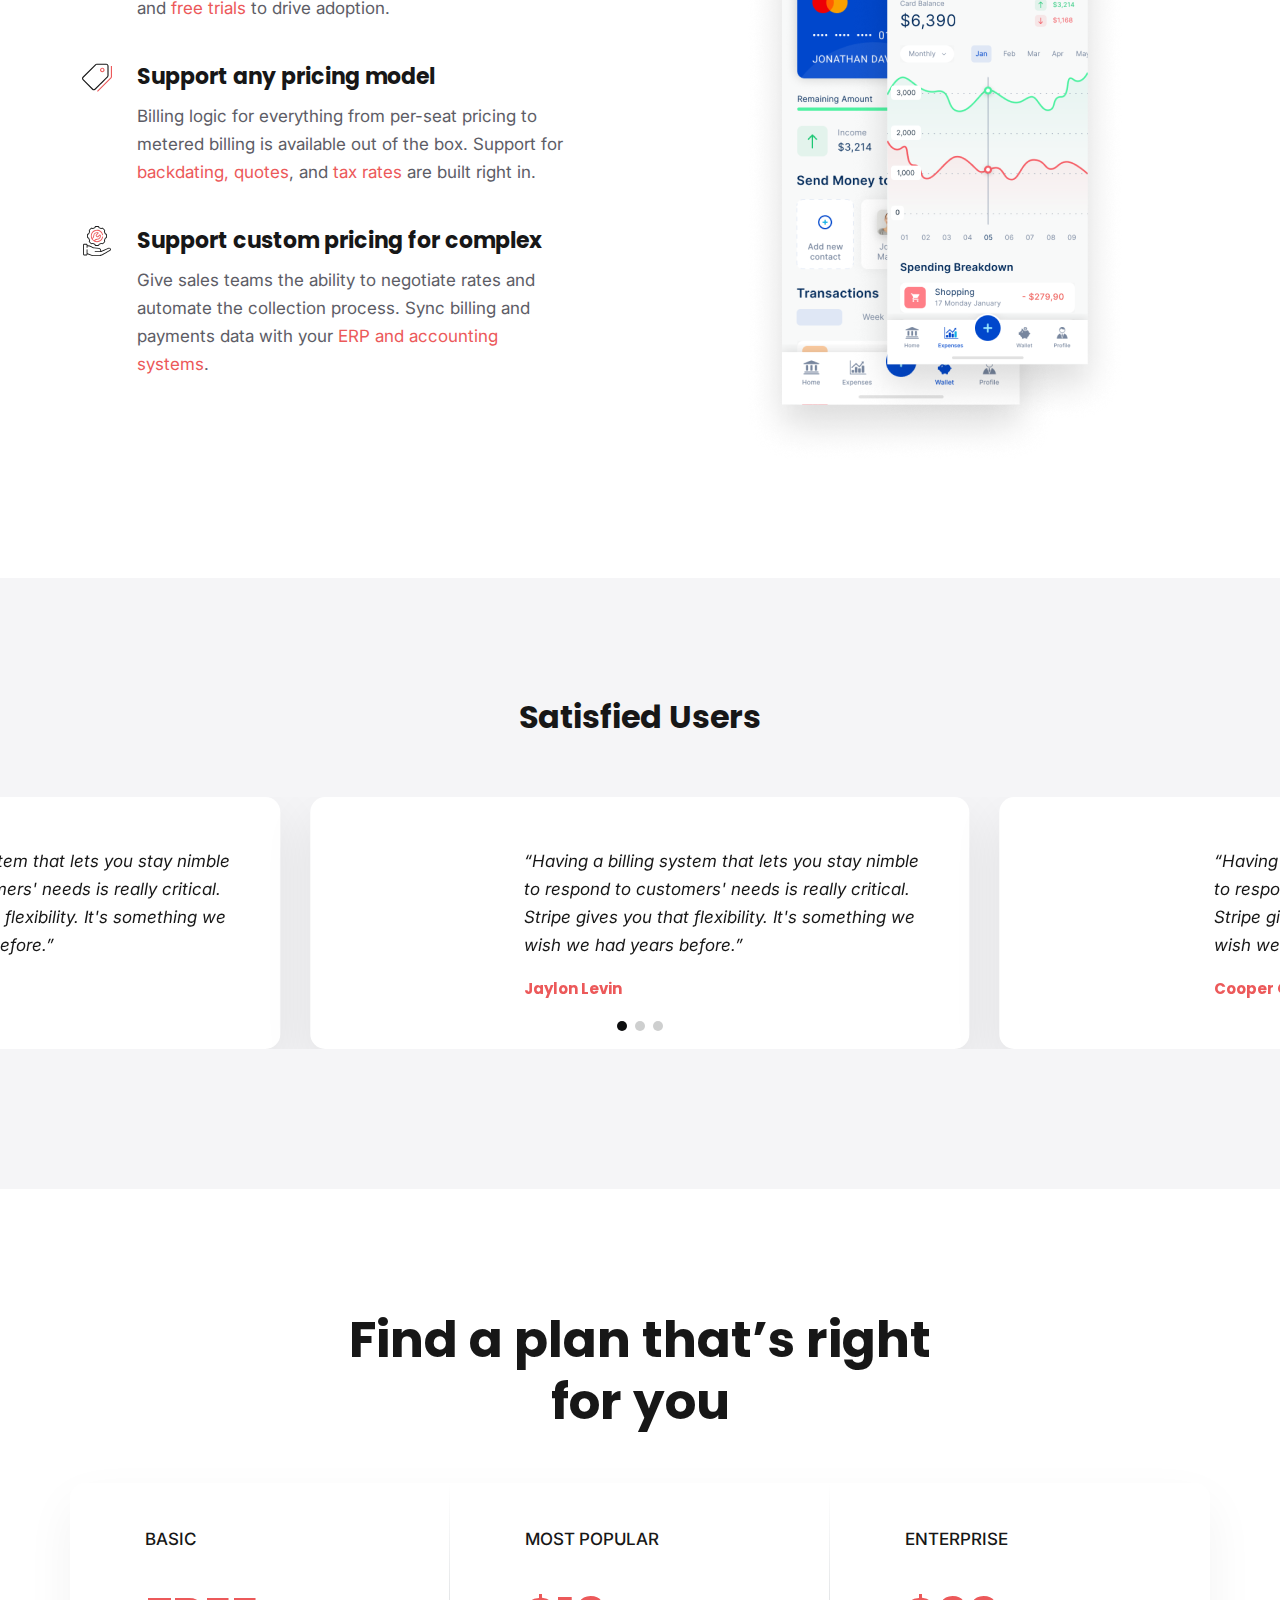
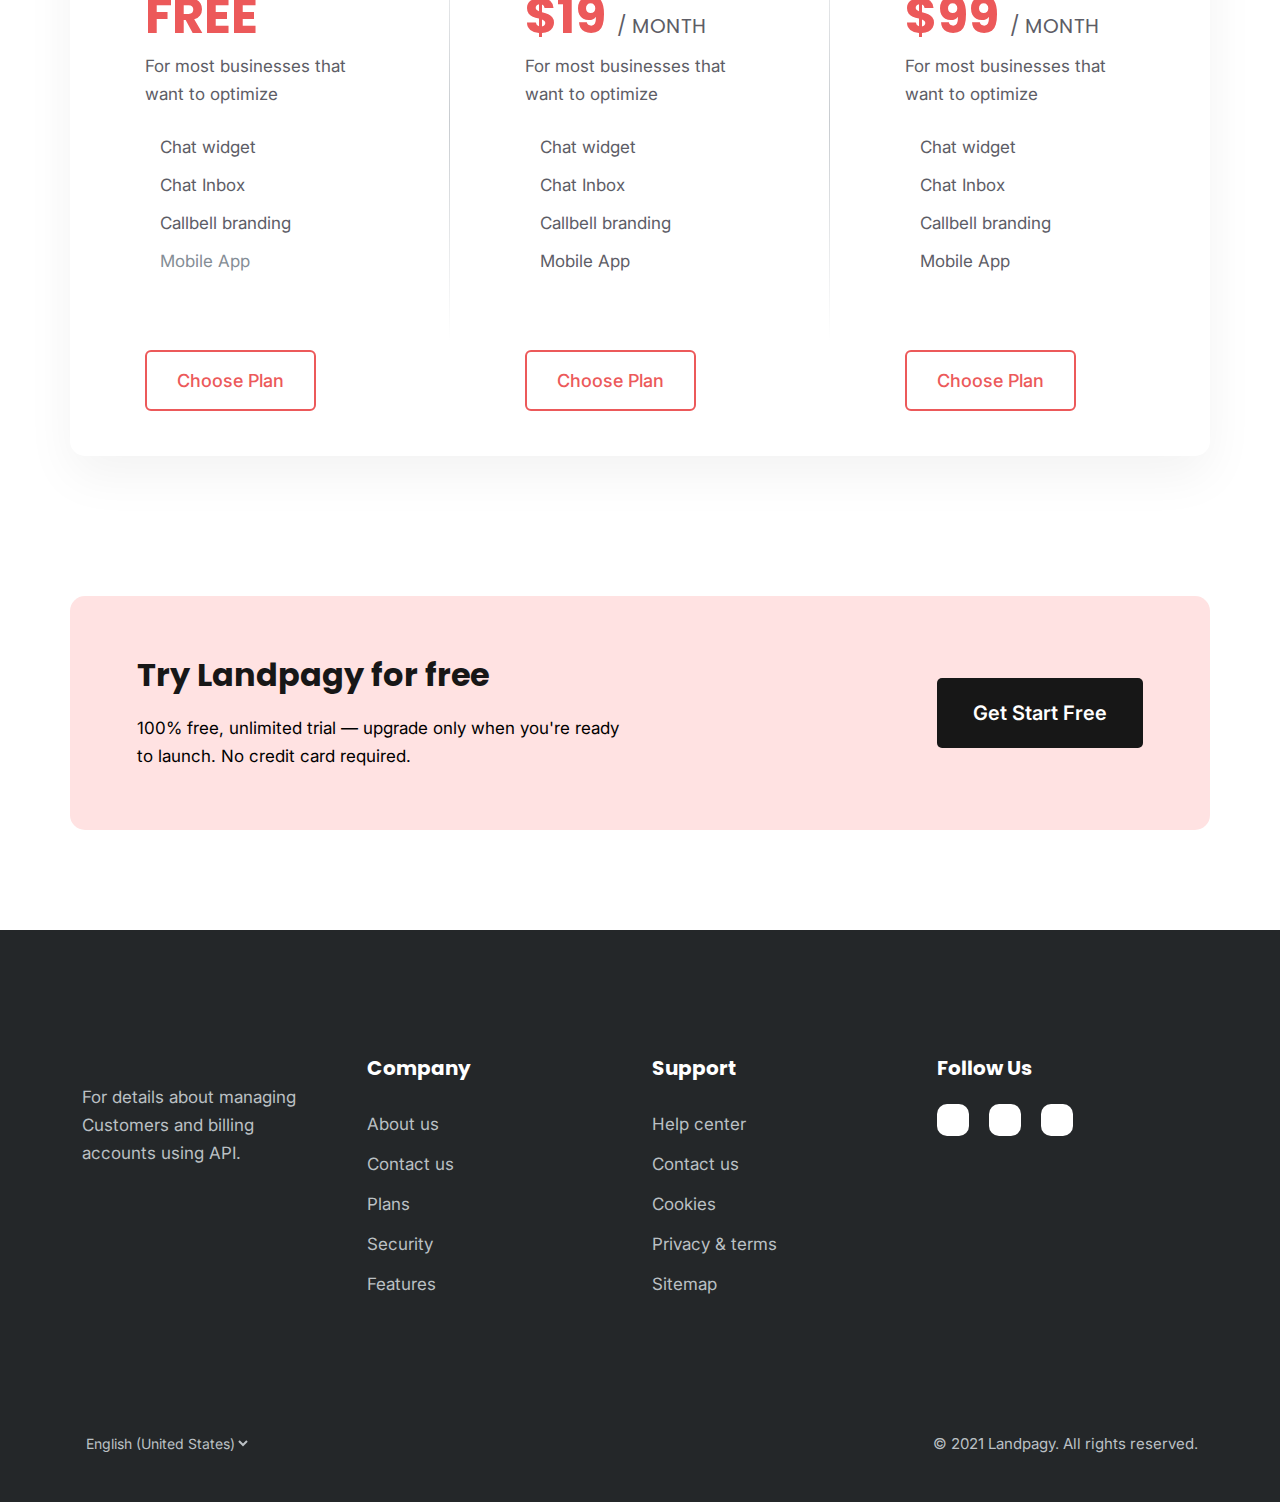
==== commit ddf7d28a: "almost done" ====
--- a/index.html
+++ b/index.html
@@ -25,21 +25,21 @@
             <span class="navbar-toggler-icon"></span>
           </button>
           <div class="collapse navbar-collapse justify-content-end" id="navbarSupportedContent">
-            <ul class="navbar-nav menu">
+            <ul class="navbar-nav menu ">
               <li class="nav-item">
-                <a class="nav-link active" aria-current="page" href="index.html">Home</a>
+                <a class="nav-link active" aria-current="page" href="index.html">Home <i class="fa-solid fa-chevron-down mobile_dropdown_icon"></i></a>
               </li>
               <li class="nav-item">
-                <a class="nav-link" href="#">About</a>
+                <a class="nav-link" href="#">Pages <i class="fa-solid fa-chevron-down mobile_dropdown_icon"></i></a>
               </li>
               <li class="nav-item">
-                <a class="nav-link" href="#">Pricing</a>
+                <a class="nav-link" href="#">Elements <i class="fa-solid fa-chevron-down mobile_dropdown_icon"></i></a>
               </li>
               <li class="nav-item">
-                <a class="nav-link" href="#">Pages</a>
+                <a class="nav-link" href="#">Jobs <i class="fa-solid fa-chevron-down mobile_dropdown_icon"></i></a>
               </li>
               <li class="nav-item">
-                <a class="nav-link" href="#">Blog</a>
+                <a class="nav-link" href="#">Blog <i class="fa-solid fa-chevron-down mobile_dropdown_icon"></i></a>
               </li>
               <!-- <li class="nav-item dropdown">
                 <a class="nav-link dropdown-toggle" href="#" role="button" data-bs-toggle="dropdown" aria-expanded="false">
@@ -57,11 +57,11 @@
               </li> -->
             </ul>
             <div class="right-nav">
-              <a href="" class="btn btn-red ml-90">Sign in</a>
-            </div>
-          </div>
-        </div>
-      </nav>
+              <a href="" class="btn btn-red ml-90">Sign up</a>
+            </div>
+          </div>
+        </div>
+    </nav>
 </header>
 <!-- ========== HEADER AREA  ========== -->
 <main>
--- a/assets/css/style.css
+++ b/assets/css/style.css
@@ -178,12 +178,49 @@
   color: #171717;
   font-weight: 500;
   padding: 0;
+  position: relative;
+}
+.menu .nav-item .nav-link::before {
+  position: absolute;
+  content: "";
+  left: 0;
+  bottom: 0;
+  background-color: #EC595A;
+  height: 1px;
+  width: 0%;
+  transition: width 0.2s linear;
+  transition-duration: 0.2s;
+  transition-timing-function: linear;
+  transition-delay: 0s;
+  transition-property: width;
+}
+.menu .nav-item .nav-link:hover::before {
+  width: 100%;
 }
 .menu .nav-item .nav-link:hover, .menu .nav-item .nav-link.active {
   color: #EC595A;
 }
+.menu .nav-item .nav-link i {
+  position: absolute;
+  top: 7px;
+  right: -15px;
+  font-size: 10px;
+}
 .menu .nav-item + .nav-item {
-  margin-left: 60px;
+  margin-left: 30px;
+}
+
+.right-nav {
+  display: flex;
+  align-items: center;
+  margin-left: 45px;
+}
+.right-nav a {
+  color: #171717;
+}
+.right-nav a span {
+  color: #a0a1a3;
+  padding-right: 30px;
 }
 
 .banner-area {
@@ -259,6 +296,7 @@
   font-size: 15px;
   line-height: 27px;
   margin-bottom: 35px;
+  width: 90%;
 }
 .service-item .btn {
   color: #EC595A;
--- a/assets/css/responsive.css
+++ b/assets/css/responsive.css
@@ -57,13 +57,47 @@
     .service-item-text{
         width: 90%;
     }
-    
+
+    ul.navbar-nav.menu{
+        padding-left: 15px;
+        background-color: #fff;
+    }
+
+    .menu .nav-item + .nav-item {
+        margin-left: 0;
+    }
+    .menu .nav-item {
+        padding: 5px 0;
+    }
+
+    .menu .nav-item .nav-link i {
+        right: 10px;    
+      }
+      .header-area .container-fluid{
+        margin: 0;
+        padding: 15px;
+        background: #fff;
+
+    }
+    .right-nav{
+        margin-left: -11%;
+    }
     
 }
 @media(max-width: 767px){
     .header-area .container-fluid {
         padding-right: 30px;
         padding-left: 30px;
+    }
+    .right-nav{
+        margin-left: -22%;
+    }
+    .testimonial-item-img{
+        width: 100%;
+    }
+    .testimonial-area .testimonial-container .testimonial-item .testimonial-item-img{
+        width: 100%;
+        padding-bottom: 15px;
     }
 }
 @media(max-width: 575px){
@@ -105,6 +139,11 @@
   .feature-text{
     width: 80%;
   }
+
+  .right-nav{
+    margin-left: -24%;
+}
+
     
 }
 @media(max-width: 450px){}
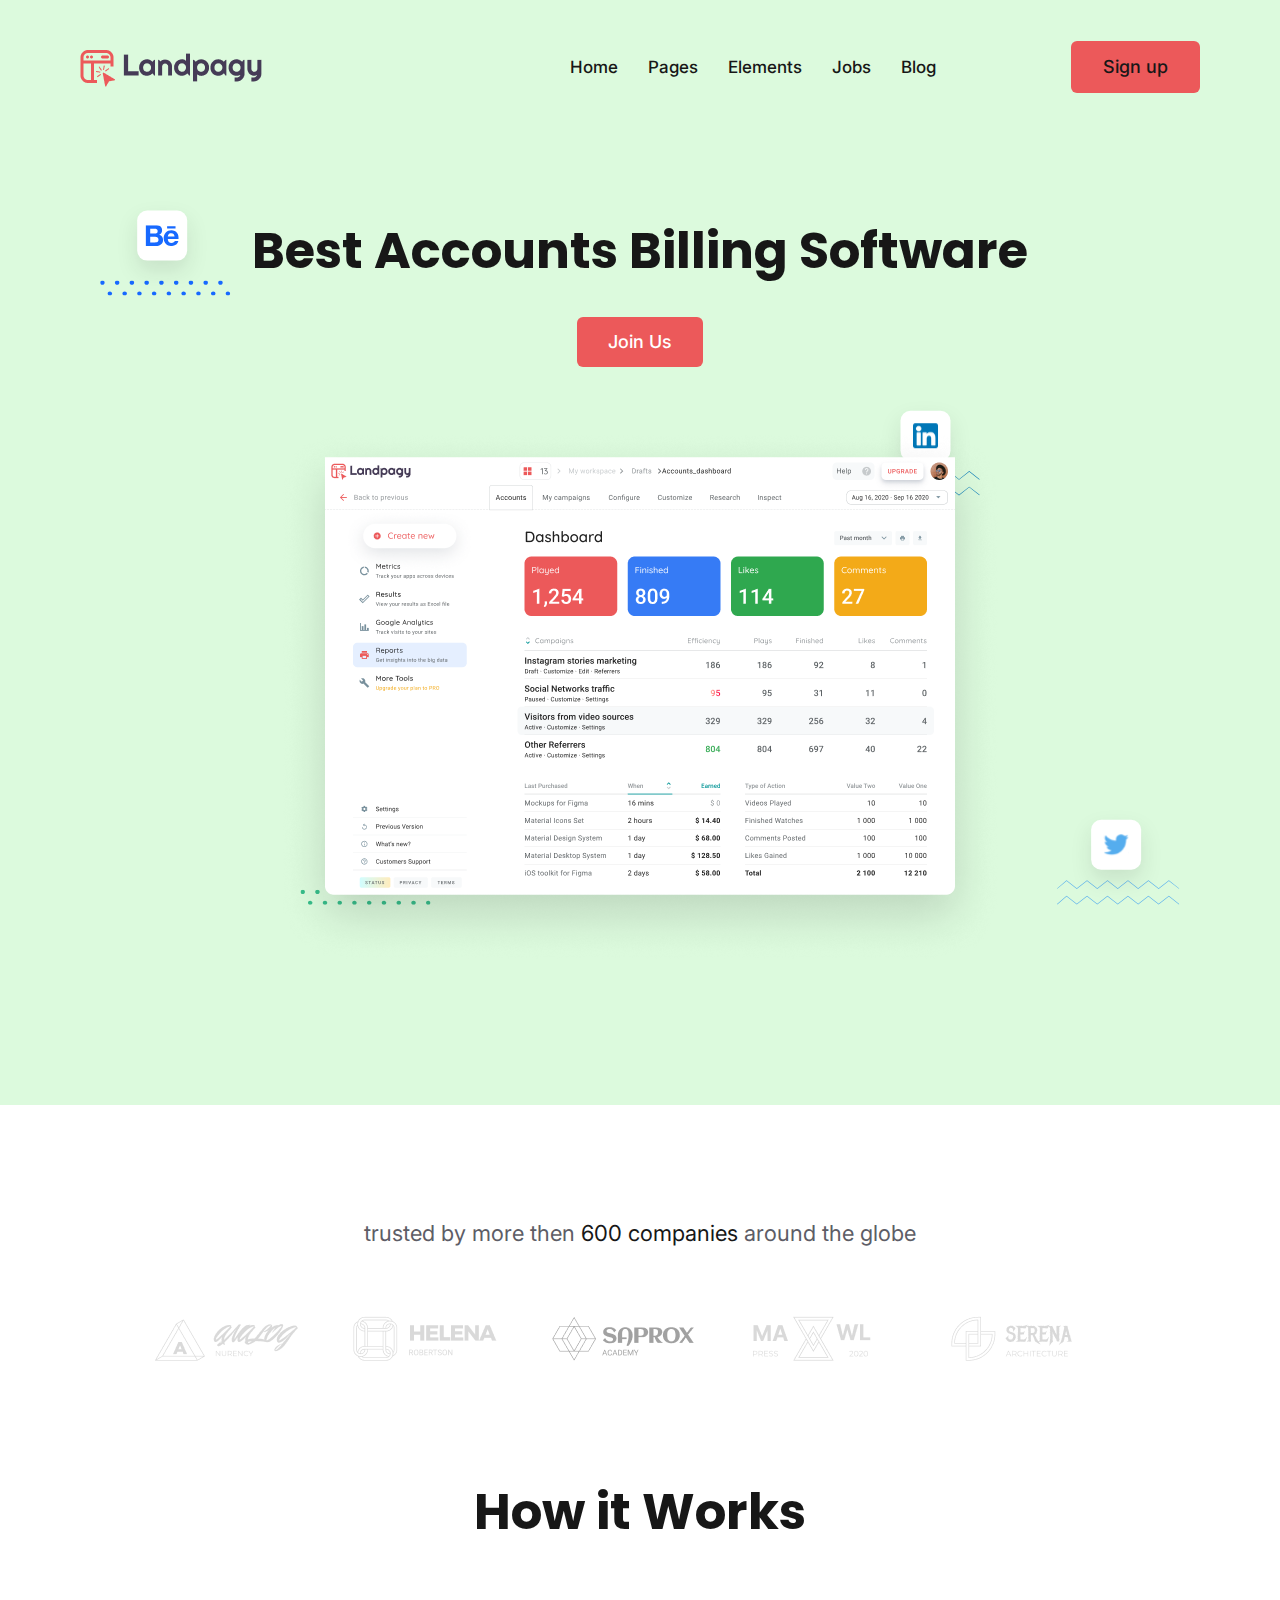
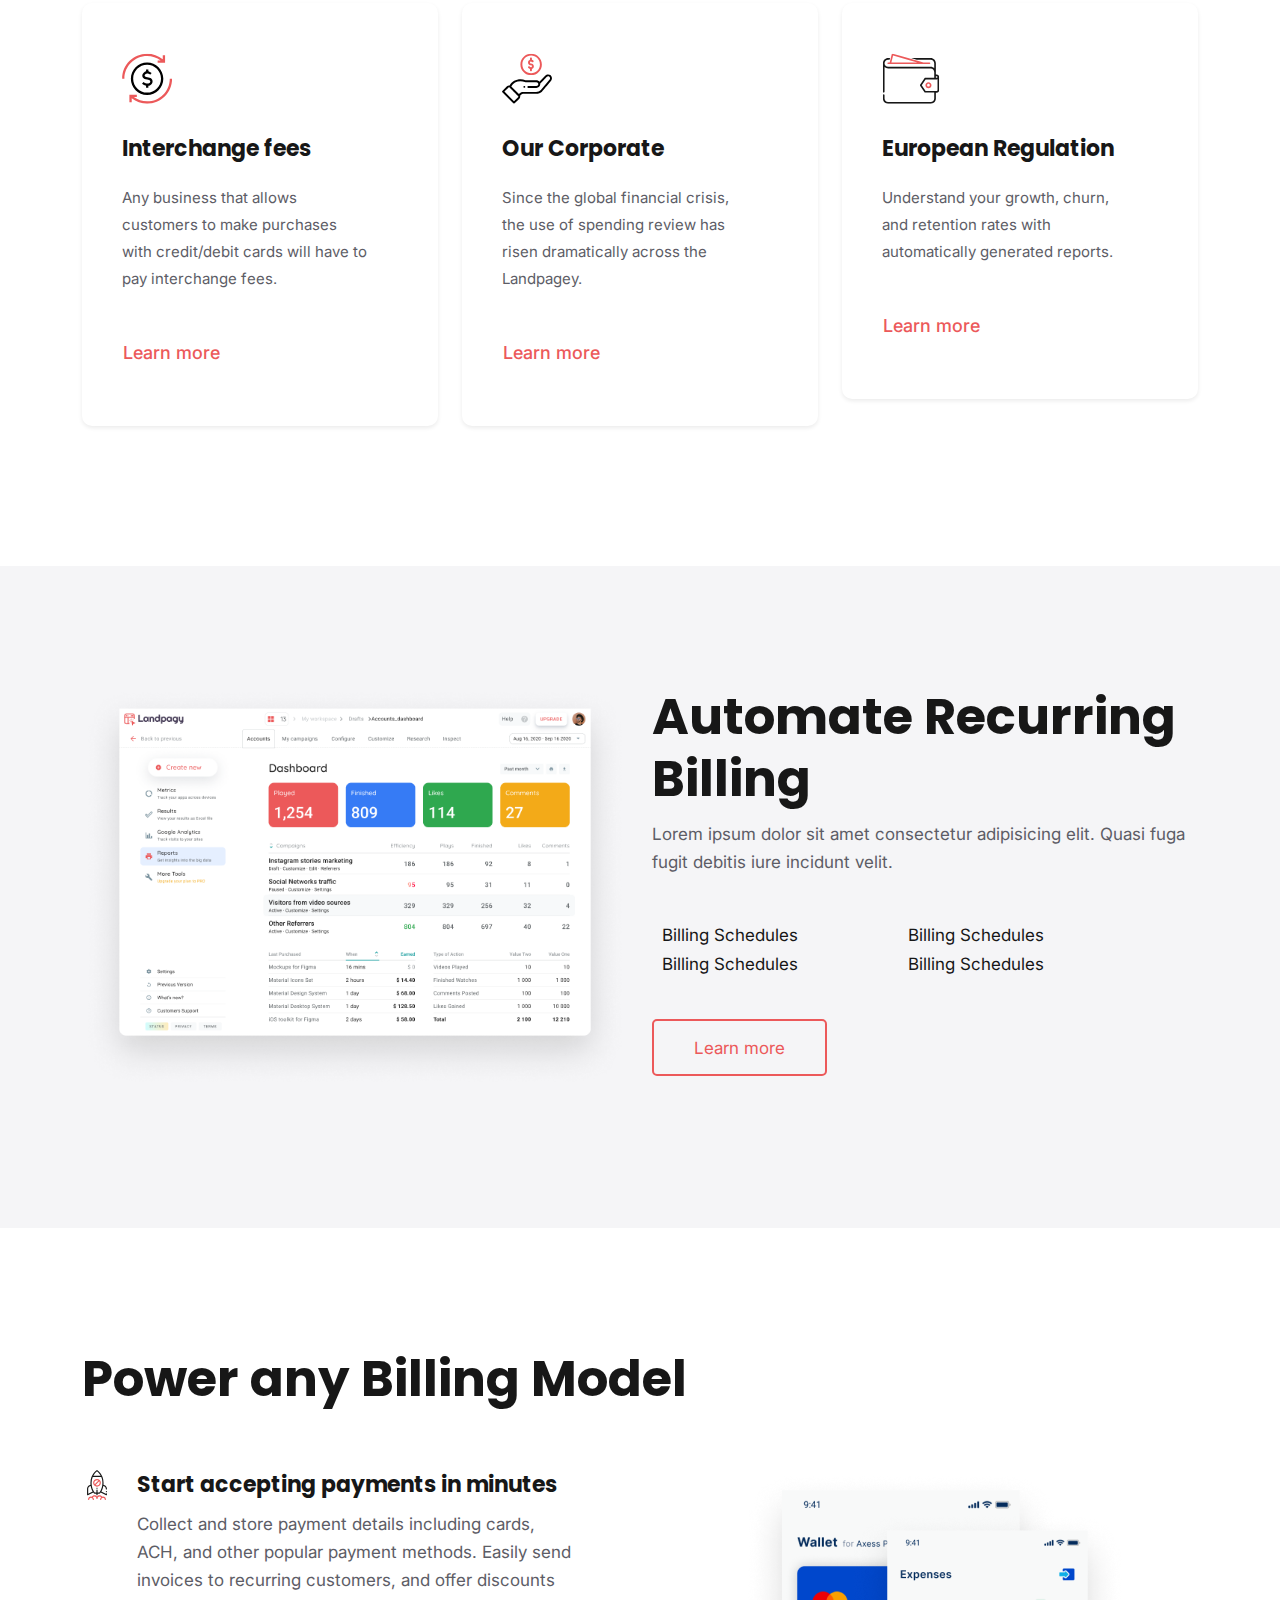
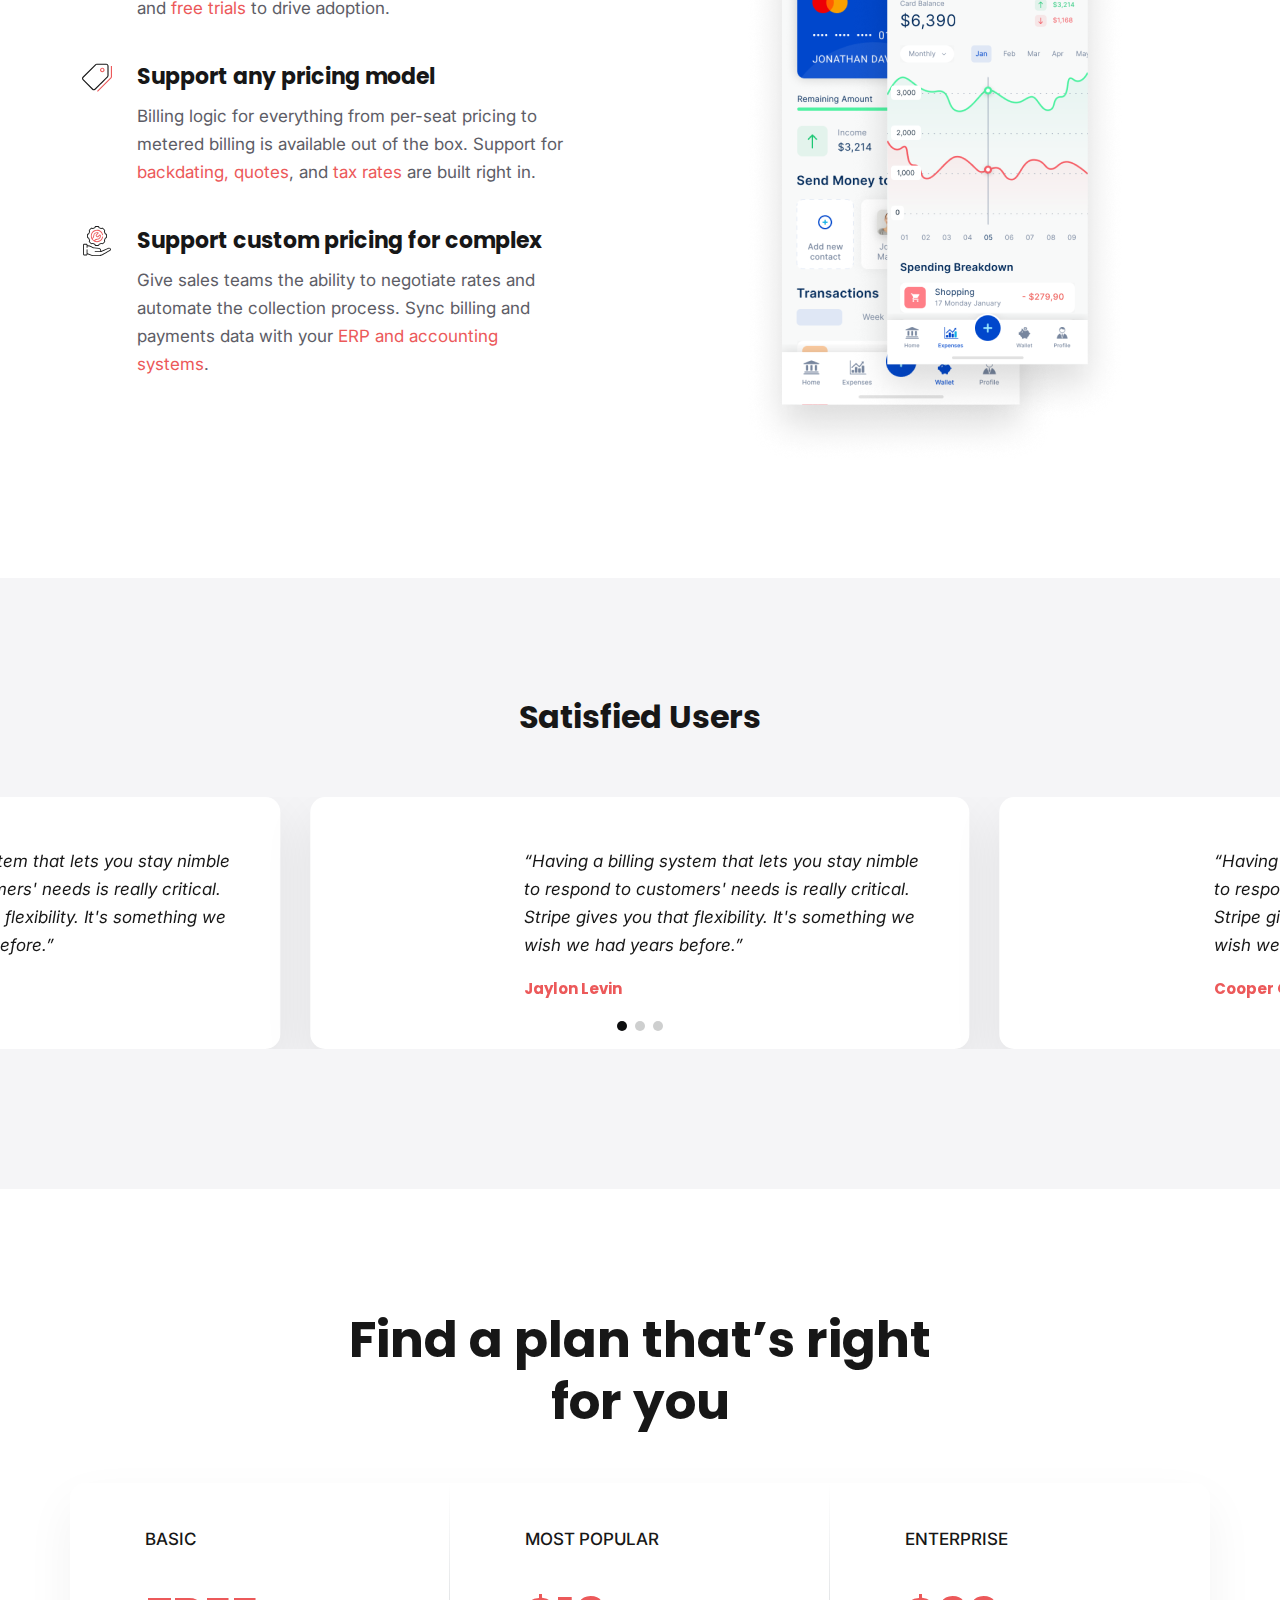
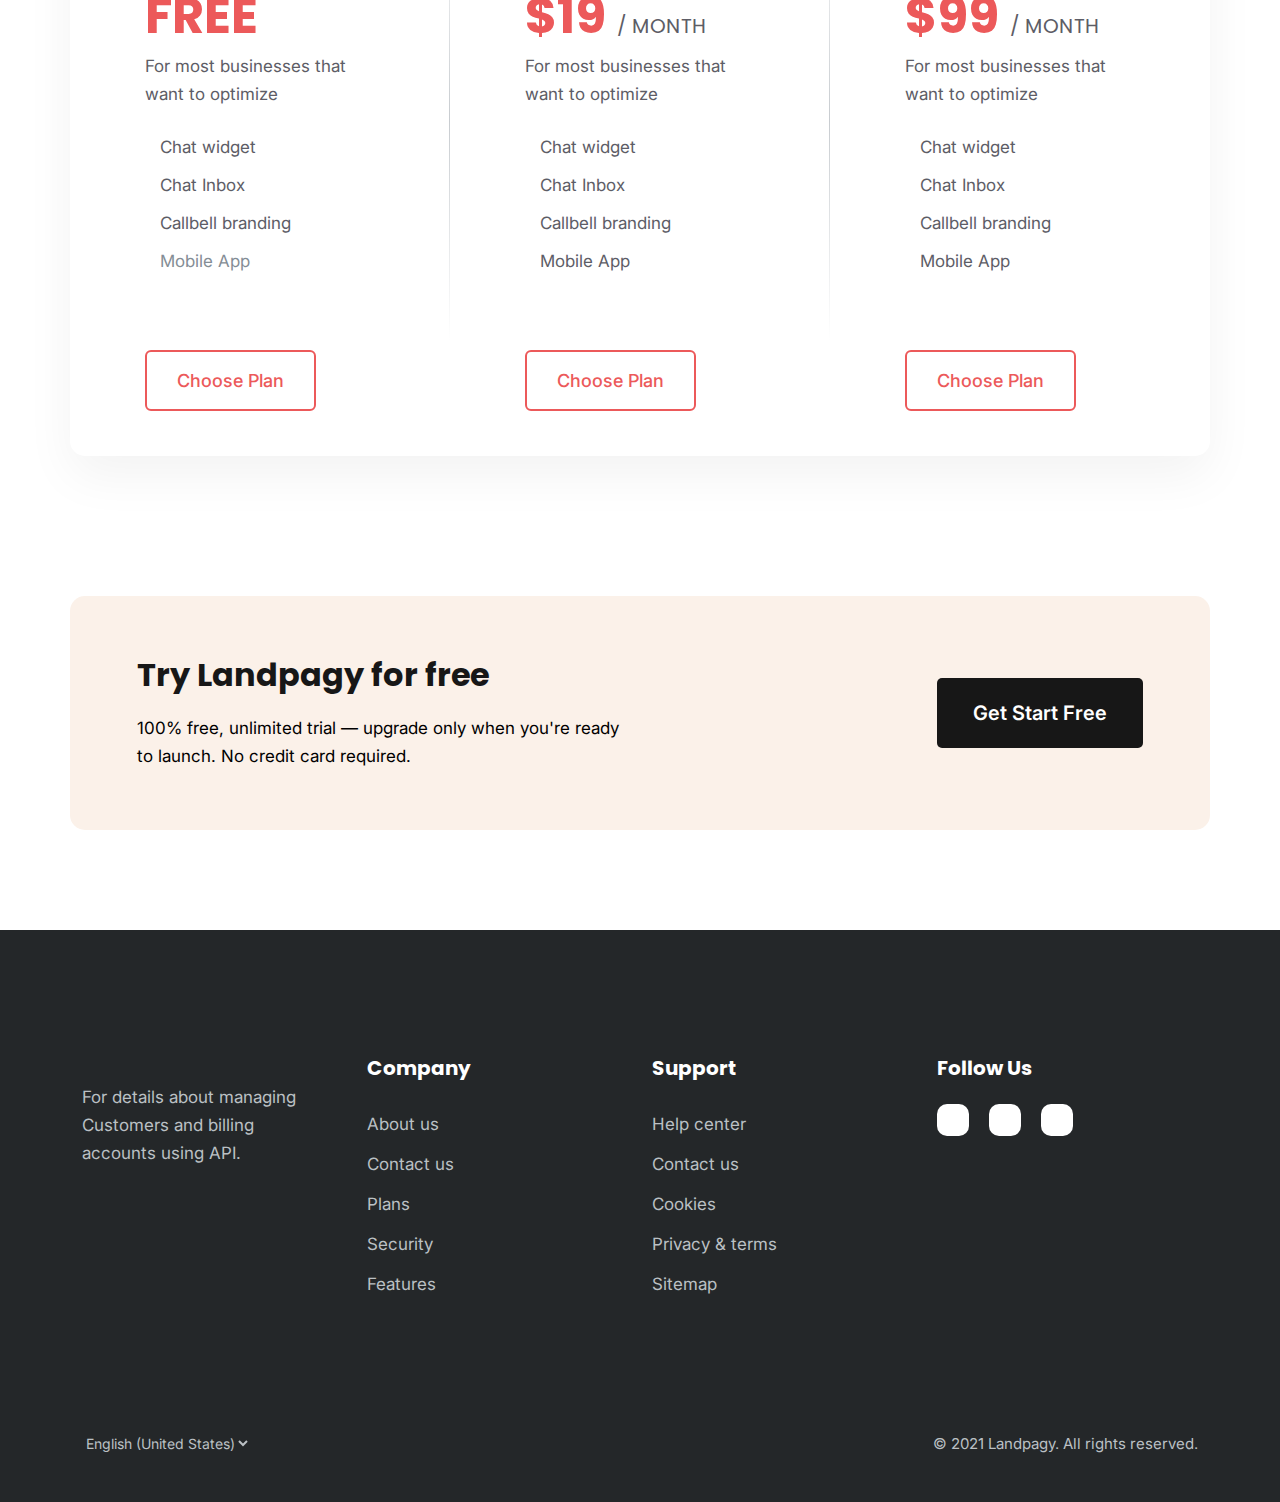
==== commit 126695fa: "hover menu" ====
--- a/index.html
+++ b/index.html
@@ -5,6 +5,7 @@
     <meta http-equiv="X-UA-Compatible" content="IE=edge">
     <meta name="viewport" content="width=device-width, initial-scale=1.0">
     <title>Landpagy</title>
+    <link rel="shortcut icon" href="assets/img/favicon.png">
     <link rel="stylesheet" href="assets/css/plugin/bootstrap.min.css">
     <link rel="stylesheet" href="assets/css/fontawesome.min.css">
     <link rel="stylesheet" href="assets/css/plugin/wow.min.css">
@@ -25,9 +26,20 @@
             <span class="navbar-toggler-icon"></span>
           </button>
           <div class="collapse navbar-collapse justify-content-end" id="navbarSupportedContent">
-            <ul class="navbar-nav menu ">
-              <li class="nav-item">
-                <a class="nav-link active" aria-current="page" href="index.html">Home <i class="fa-solid fa-chevron-down mobile_dropdown_icon"></i></a>
+            <ul class="navbar-nav menu dropdown">
+              <li class="nav-item dropdown">
+                <a class="nav-link dropdown-toggle" href="#" role="button" data-bs-toggle="dropdown" aria-expanded="false">
+                  Home 
+                <i class="fa-solid fa-chevron-down mobile_dropdown_icon"></i>
+                </a>
+                <ul class="dropdown-menu">
+                  <li class="nav-item">
+                    <a class="nav-link" href="index.html">Demo-1</a>
+                  </li>
+                  <li class="nav-item">
+                    <a class="nav-link" href="index-2.html">Demo-2</a>
+                  </li>
+                </ul>
               </li>
               <li class="nav-item">
                 <a class="nav-link" href="#">Pages <i class="fa-solid fa-chevron-down mobile_dropdown_icon"></i></a>
@@ -41,20 +53,6 @@
               <li class="nav-item">
                 <a class="nav-link" href="#">Blog <i class="fa-solid fa-chevron-down mobile_dropdown_icon"></i></a>
               </li>
-              <!-- <li class="nav-item dropdown">
-                <a class="nav-link dropdown-toggle" href="#" role="button" data-bs-toggle="dropdown" aria-expanded="false">
-                  Dropdown
-                </a>
-                <ul class="dropdown-menu">
-                  <li><a class="dropdown-item" href="#">Action</a></li>
-                  <li><a class="dropdown-item" href="#">Another action</a></li>
-                  <li><hr class="dropdown-divider"></li>
-                  <li><a class="dropdown-item" href="#">Something else here</a></li>
-                </ul>
-              </li>
-              <li class="nav-item">
-                <a class="nav-link disabled">Disabled</a>
-              </li> -->
             </ul>
             <div class="right-nav">
               <a href="" class="btn btn-red ml-90">Sign up</a>
--- a/assets/css/style.css
+++ b/assets/css/style.css
@@ -106,7 +106,7 @@
 }
 
 .bg-pink {
-  background-color: #FFE2E2;
+  background-color: #FBF1E9;
 }
 
 .b-redius {
@@ -115,6 +115,22 @@
 
 .bg-black-800 {
   background-color: #242729;
+}
+
+.secondary-text {
+  font-size: 20px;
+  font-weight: 400;
+  font-family: "Inter", sans-serif;
+  line-height: 32px;
+}
+
+.section-title-center {
+  text-align: center;
+  padding-bottom: rem(45px);
+}
+
+.fancybox-container {
+  z-index: 9999999;
 }
 
 .btn-red {
@@ -164,7 +180,6 @@
 }
 
 .navbar {
-  padding: 0;
   position: absolute;
   width: 100%;
   left: 0;
@@ -194,6 +209,9 @@
   transition-delay: 0s;
   transition-property: width;
 }
+.menu .nav-item .nav-link.dropdown-toggle::after {
+  display: none;
+}
 .menu .nav-item .nav-link:hover::before {
   width: 100%;
 }
@@ -270,6 +288,91 @@
 }
 .clients-img:hover {
   opacity: 1;
+}
+
+.clients-area-2 .row-item {
+  padding: 0 50px;
+}
+.clients-area-2 .client-slider {
+  background-color: #fff;
+  border-radius: 10px;
+  box-shadow: 0px 20px 30px 0px #eee;
+  padding-bottom: 85px;
+  overflow: hidden;
+  margin: 0 20px;
+}
+.clients-area-2 .client-slider .client-slide-items .widget-top {
+  margin-bottom: 30px;
+  position: relative;
+  width: 100%;
+  height: 390px;
+  background-image: url(../img/smile.png);
+  background-size: cover;
+  background-position: center;
+  background-repeat: no-repeat;
+  z-index: 1;
+}
+.clients-area-2 .client-slider .client-slide-items .widget-top a.play-btn {
+  width: 70px;
+  height: 70px;
+  background: red;
+  border-radius: 50%;
+  font-size: 28px;
+  color: #fff;
+  text-align: center;
+  top: 50%;
+  left: 50%;
+  position: absolute;
+  transform: translate(-50%, -50%);
+  z-index: 1;
+}
+.clients-area-2 .client-slider .client-slide-items .widget-top a.play-btn i.fa-solid.fa-play {
+  top: 30%;
+  position: absolute;
+  left: 40%;
+}
+.clients-area-2 .client-slider .client-slide-items .widget-bottom {
+  padding: 0 40px;
+}
+.clients-area-2 .client-slider .client-slide-items .widget-bottom .client-slide-text {
+  padding: 30px 0;
+}
+.clients-area-2 .client-slider .client-slide-items .widget-bottom .author-info span {
+  display: block;
+  font-family: "Inter", sans-serif;
+  font-size: 14px;
+  font-weight: 400;
+  line-height: 26px;
+  color: #828282;
+}
+.clients-area-2 h2 {
+  font-size: 40px;
+  line-height: 48px;
+  width: 80%;
+  padding-bottom: 40px;
+}
+.clients-area-2 a {
+  margin-bottom: 50px;
+}
+.clients-area-2 .client-img {
+  padding: 30px 0;
+  opacity: 0.5;
+}
+.clients-area-2 .client-img:hover {
+  opacity: 1;
+}
+.clients-area-2 .client-review {
+  padding-top: 30px;
+}
+.clients-area-2 .client-review .client-review-icon {
+  color: #EFBA34;
+}
+.clients-area-2 .client-review .star-review {
+  padding-left: 14px;
+  padding-right: 10px;
+}
+.clients-area-2 .client-review span {
+  font-weight: 900;
 }
 
 .services-title {
@@ -407,6 +510,50 @@
 }
 .features-area-2 .features-item .item-content .item-text span {
   color: #EC595A;
+}
+
+.feature-area-3 .feature-box {
+  margin: 0 40px;
+}
+.feature-area-3 .feature-box-content {
+  text-align: center;
+}
+.feature-area-3 .feature-box-content .feature-box-title {
+  font-size: 22px;
+  padding-top: 50px;
+  padding-bottom: 30px;
+}
+
+.feature-area-4 {
+  background-image: url("../img/bg.png");
+  background-size: cover;
+  background-position: center;
+  background-repeat: no-repeat;
+  position: relative;
+  z-index: 1;
+  overflow: hidden;
+  padding-bottom: 210px;
+}
+.feature-area-4 .container h2 {
+  font-size: 40px;
+  line-height: 48px;
+  width: 80%;
+}
+.feature-area-4 .container p {
+  padding: 30px 0;
+  width: 75%;
+}
+.feature-area-4 .container .dash-img {
+  position: relative;
+}
+.feature-area-4 .container .dash-img img + img {
+  position: absolute;
+  right: -10%;
+  bottom: -20%;
+  width: 50%;
+}
+.feature-area-4 .container .dash-img .shape {
+  z-index: -1;
 }
 
 .testimonial-area .testimonial-container {
@@ -614,4 +761,25 @@
   z-index: -1;
 }
 
+.hero-area {
+  overflow: hidden;
+  padding-top: 210px;
+  padding-bottom: 245px;
+  background-position: center;
+  background-size: cover;
+  background-repeat: no-repeat;
+  position: relative;
+  z-index: 1;
+}
+.hero-area .hero-left .hero-title {
+  font-size: 70px;
+  line-height: 77px;
+  font-family: "Poppins", sans-serif;
+  font-weight: 900;
+}
+.hero-area .hero-left .hero-text {
+  margin: 35px 0 60px 0;
+  width: 85%;
+}
+
 /*# sourceMappingURL=style.css.map */
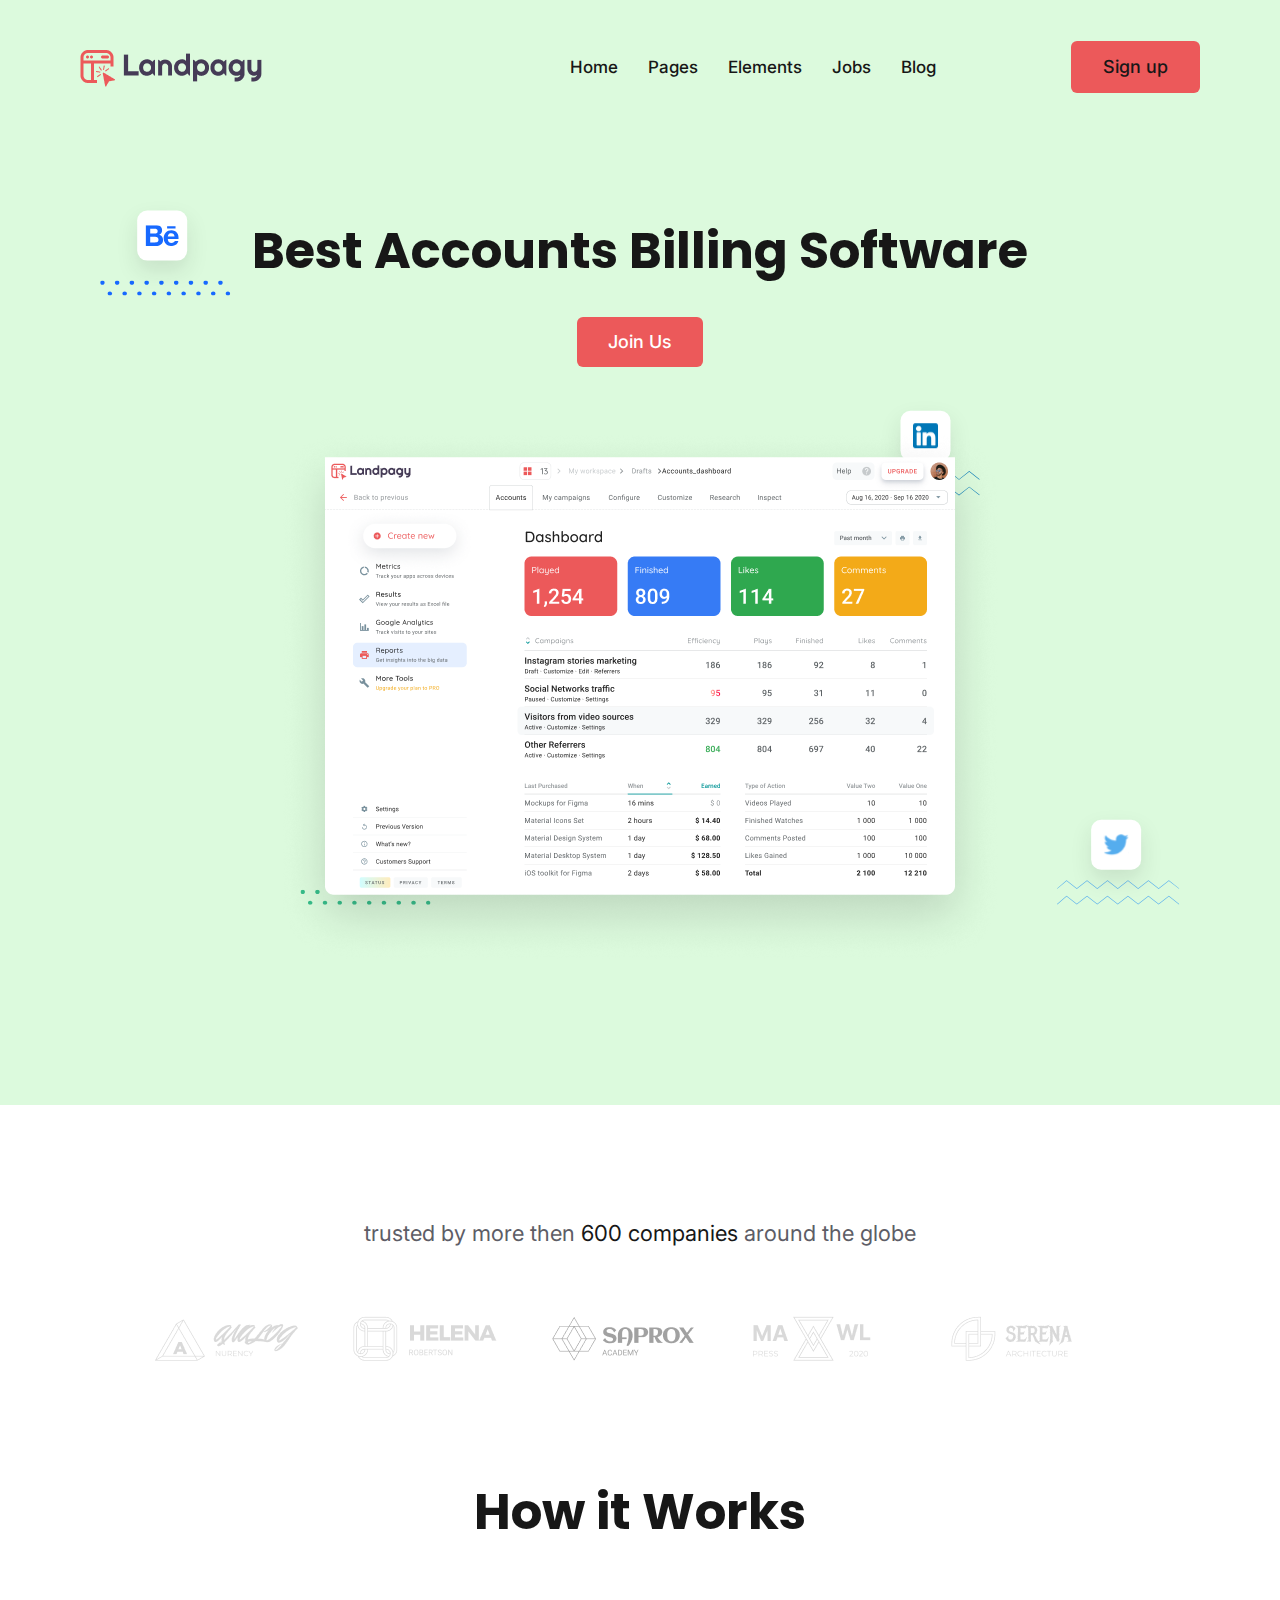
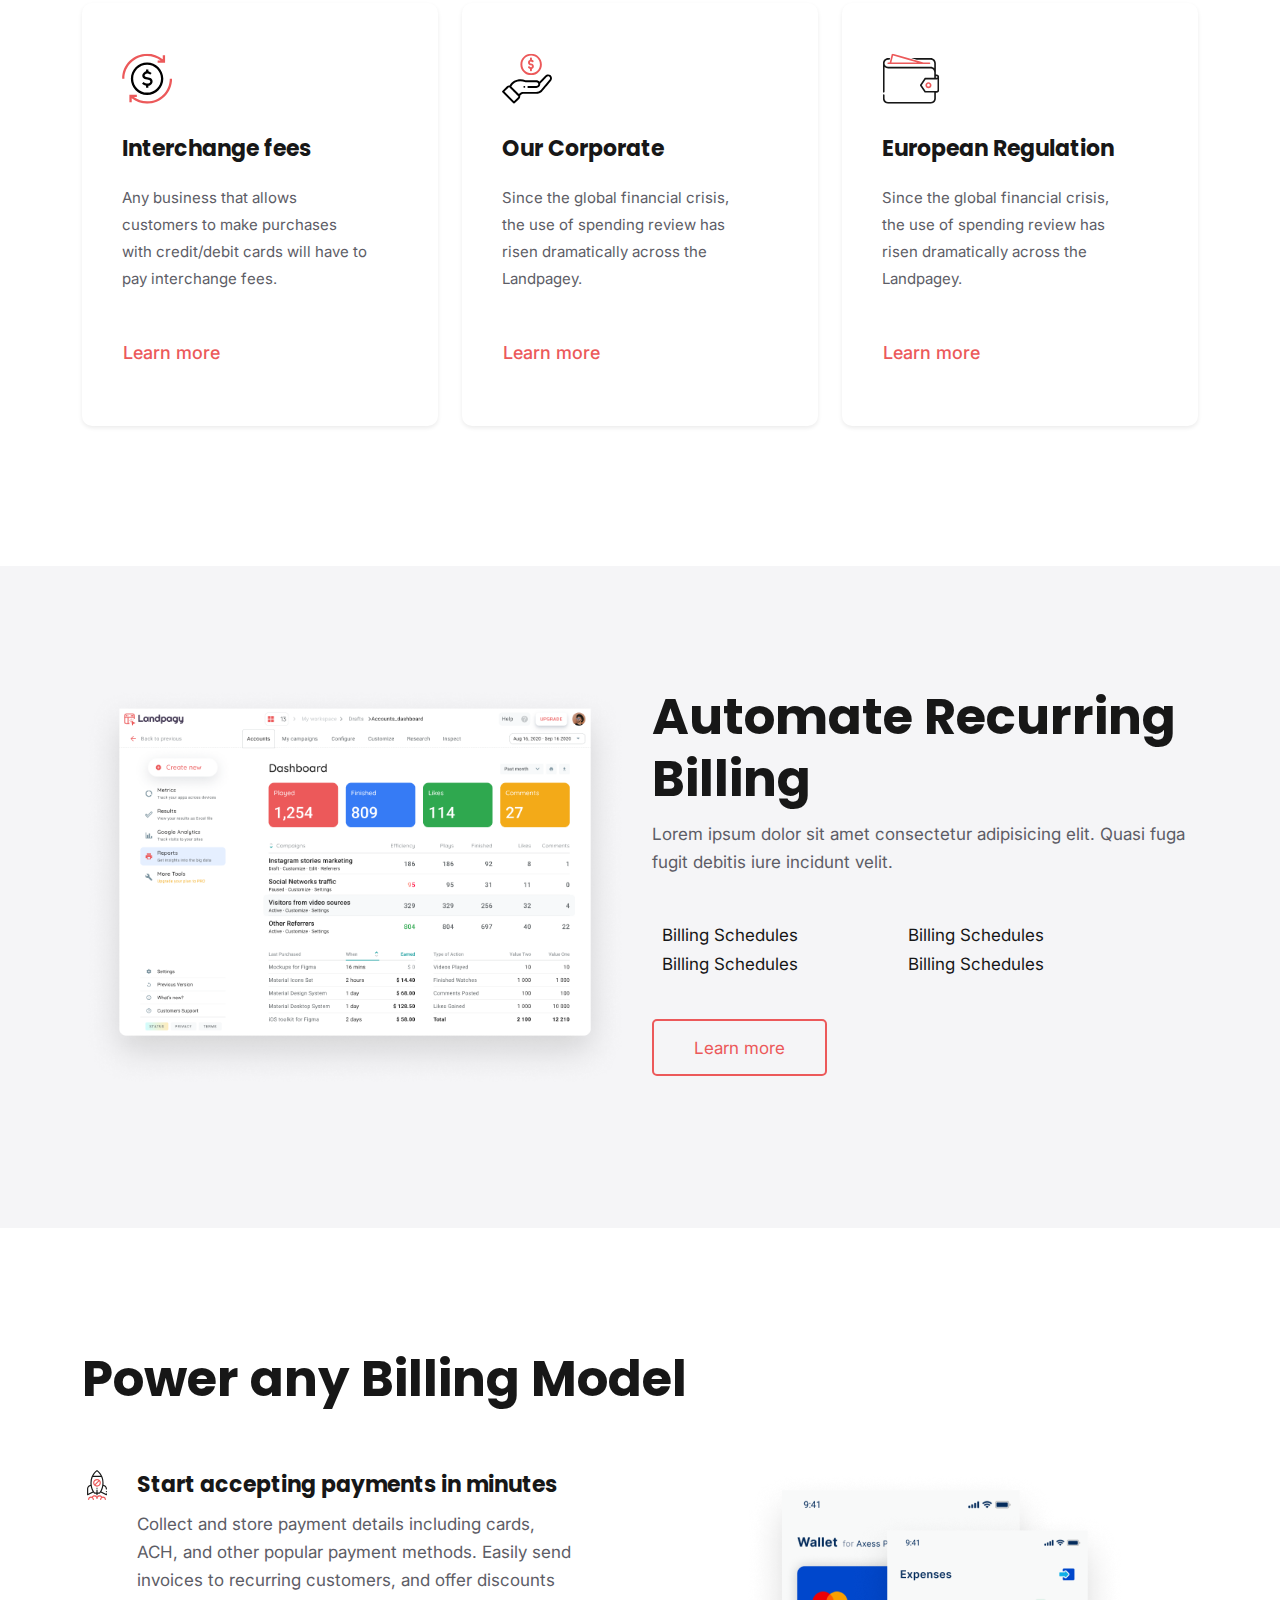
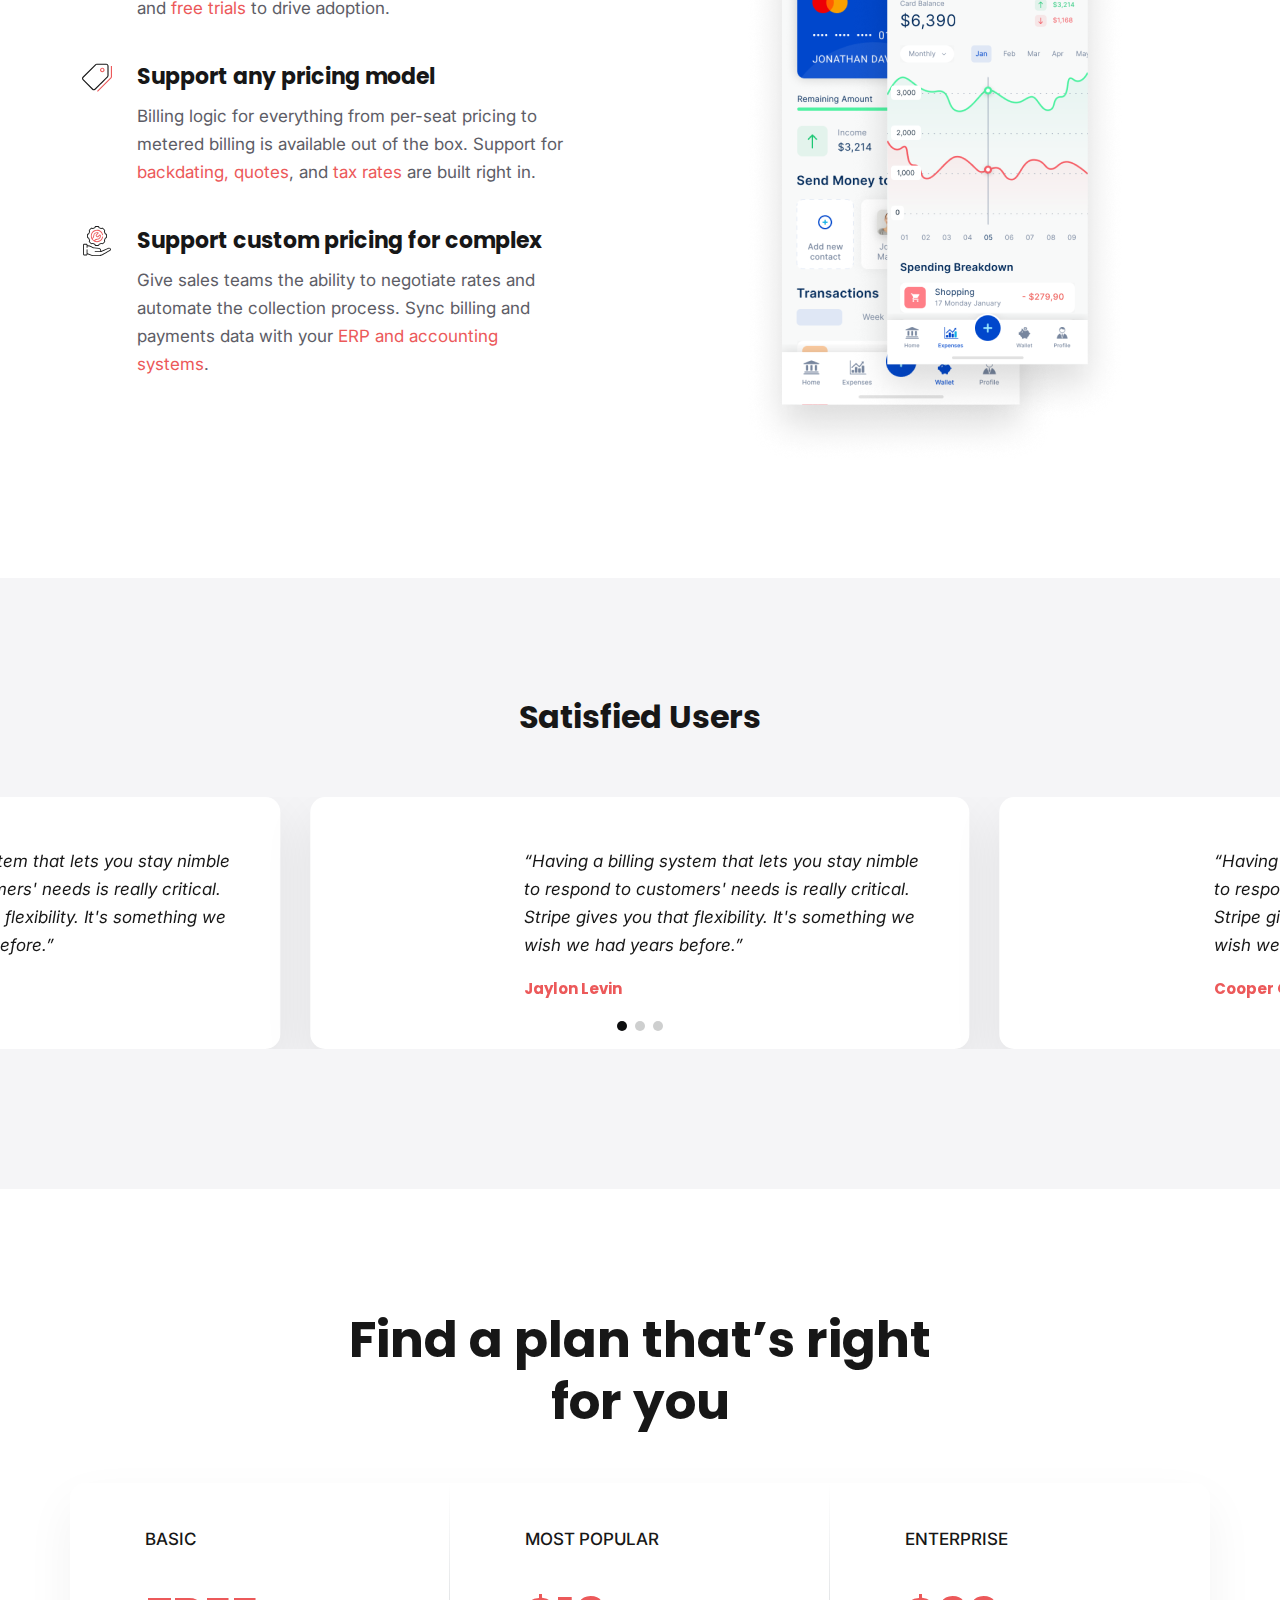
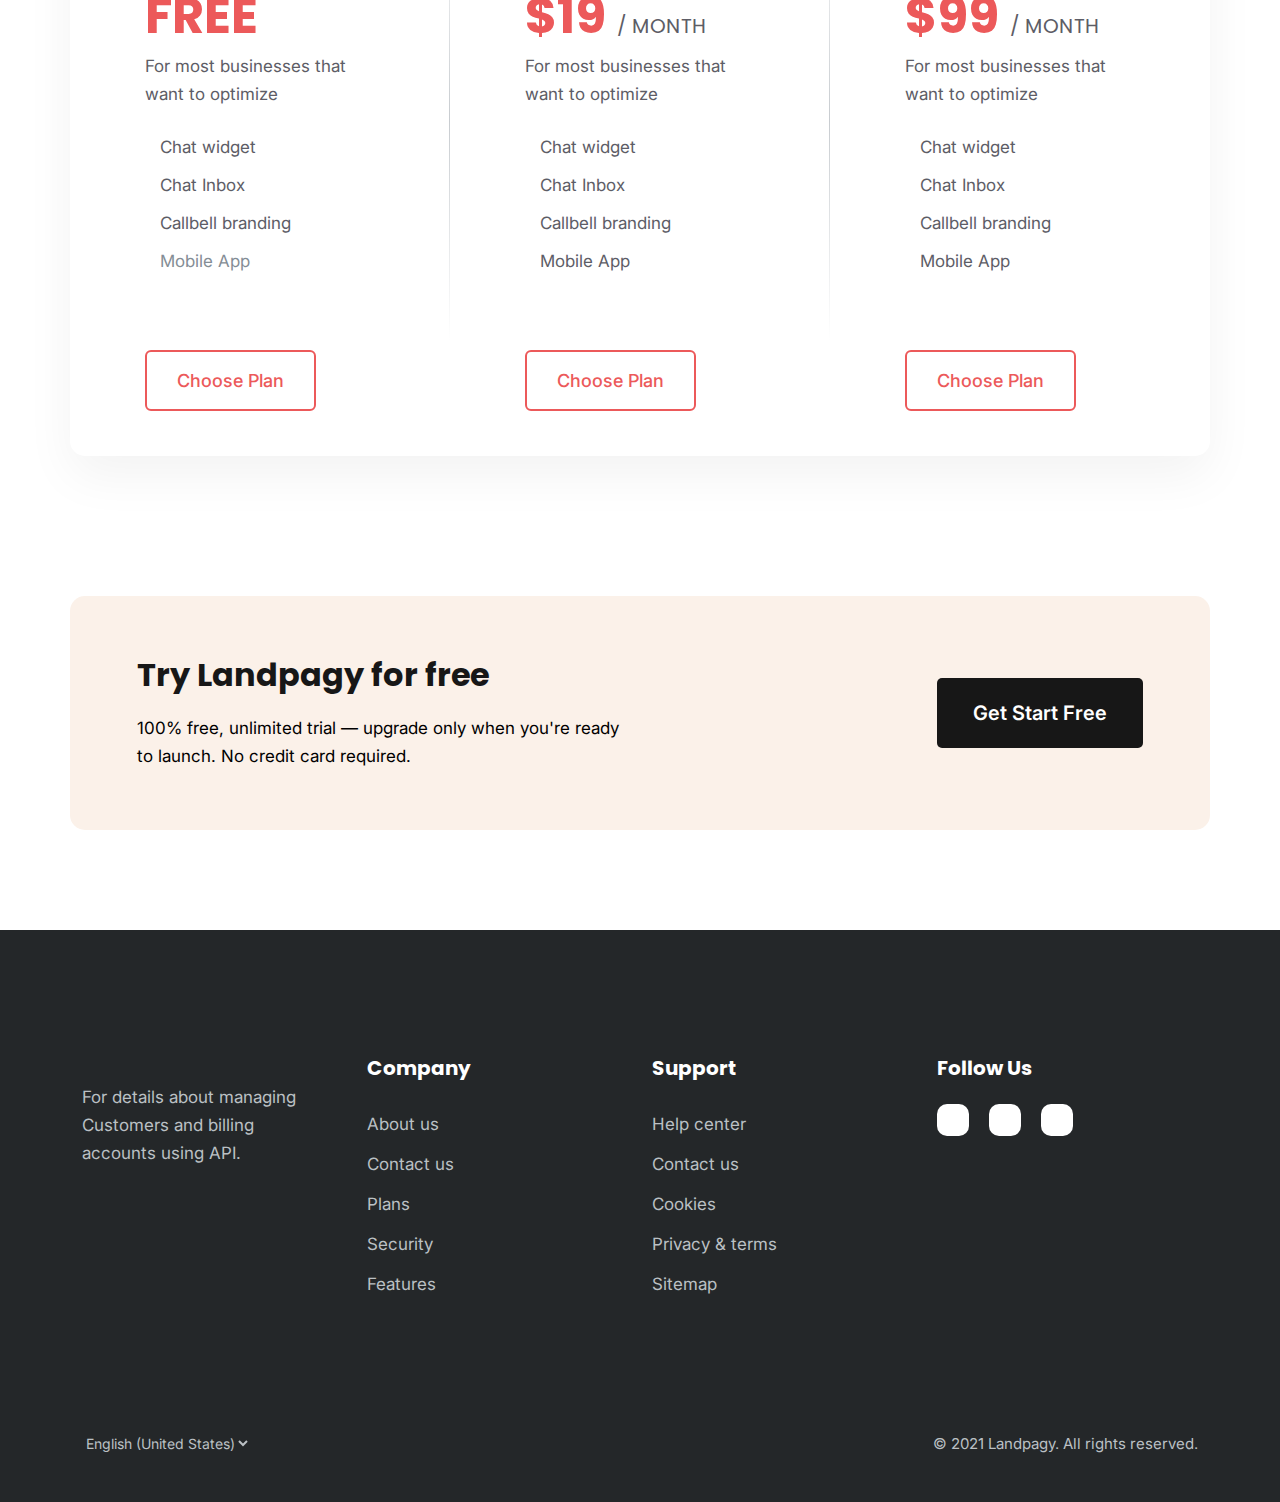
==== commit ca859434: "work area problem solve" ====
--- a/index.html
+++ b/index.html
@@ -26,17 +26,17 @@
             <span class="navbar-toggler-icon"></span>
           </button>
           <div class="collapse navbar-collapse justify-content-end" id="navbarSupportedContent">
-            <ul class="navbar-nav menu dropdown">
+            <ul class="navbar-nav menu">
               <li class="nav-item dropdown">
                 <a class="nav-link dropdown-toggle" href="#" role="button" data-bs-toggle="dropdown" aria-expanded="false">
                   Home 
                 <i class="fa-solid fa-chevron-down mobile_dropdown_icon"></i>
                 </a>
                 <ul class="dropdown-menu">
-                  <li class="nav-item">
+                  <li class="dropdown-menu-item">
                     <a class="nav-link" href="index.html">Demo-1</a>
                   </li>
-                  <li class="nav-item">
+                  <li class="dropdown-menu-item">
                     <a class="nav-link" href="index-2.html">Demo-2</a>
                   </li>
                 </ul>
@@ -168,7 +168,7 @@
             European Regulation
           </h3>
           <p class="service-item-text">
-            Understand your growth, churn, and retention rates with automatically generated reports.  
+            Since the global financial crisis, the use of spending review has risen dramatically across the Landpagey.
           </p>
           <a href="#" class="btn">Learn more <i class="fa-solid fa-arrow-right-long"></i></a> 
         </div>
@@ -289,7 +289,7 @@
   <!-- feature Area 2 -->
 
   <!-- Testimonial Area -->
-  <section class="testimonial-area bg-gray pt-120 pb-140">
+  <section class="testimonial-area-1 bg-gray pt-120 pb-140">
     <div class="container">
       <h2 class="testimonial-title mb-60 text-center">
         Satisfied Users
--- a/assets/css/default.css
+++ b/assets/css/default.css
@@ -1,4 +1,4 @@
-.mt-10 {
+  .mt-10 {
     margin-top: 10px;
   }
   .mt-15 {
@@ -398,6 +398,10 @@
     padding-top: 215px;
   }
   
+  .pt-325 {
+    padding-top: 325px;
+  }
+  
   .pb-10 {
     padding-bottom: 10px;
   }
@@ -511,6 +515,10 @@
   }
   .pb-200 {
     padding-bottom: 200px;
+  }
+
+  .pb-250{
+    padding-bottom: 250px;
   }
   
   .pr-10 {
@@ -629,6 +637,10 @@
   }
   .pl-100 {
     padding-left: 100px;
+  }
+
+  .pl-28{
+    padding-left: -28px;
   }
   
   @media (min-width: 992px) {
--- a/assets/css/style.css
+++ b/assets/css/style.css
@@ -109,6 +109,10 @@
   background-color: #FBF1E9;
 }
 
+.bg-tan {
+  background-color: #FAEFE7;
+}
+
 .b-redius {
   border-radius: 15px;
 }
@@ -228,6 +232,12 @@
   margin-left: 30px;
 }
 
+.dropdown:hover .dropdown-menu {
+  display: block;
+  padding-left: 10px;
+  margin-top: 0; /* remove the gap so it doesn't close */
+}
+
 .right-nav {
   display: flex;
   align-items: center;
@@ -556,22 +566,22 @@
   z-index: -1;
 }
 
-.testimonial-area .testimonial-container {
+.testimonial-area-1 .testimonial-container {
   max-width: 1420px;
 }
-.testimonial-area .testimonial-container .testimonial-title {
+.testimonial-area-1 .testimonial-container .testimonial-title {
   font-size: 50px;
   line-height: 62px;
 }
-.testimonial-area .testimonial-container .swiper-pagination-bullet {
+.testimonial-area-1 .testimonial-container .swiper-pagination-bullet {
   width: 10px;
   height: 10px;
   background-color: #0C0D0E;
 }
-.testimonial-area .testimonial-container .swiper-pagination-bullet:active {
+.testimonial-area-1 .testimonial-container .swiper-pagination-bullet:active {
   background-color: #171717;
 }
-.testimonial-area .testimonial-container .testimonial-item {
+.testimonial-area-1 .testimonial-container .testimonial-item {
   width: 700px;
   box-shadow: 0px 20px 50px 0px rgba(23, 23, 23, 0.0784313725);
   border-radius: 15px;
@@ -580,23 +590,22 @@
   flex-wrap: wrap;
   padding: 50px 40px;
 }
-.testimonial-area .testimonial-container .testimonial-item .testimonial-item-img {
+.testimonial-area-1 .testimonial-container .testimonial-item .testimonial-item-img {
   width: 30%;
 }
-.testimonial-area .testimonial-container .testimonial-item .testimonial-item-content {
+.testimonial-area-1 .testimonial-container .testimonial-item .testimonial-item-content {
   width: 70%;
 }
-.testimonial-area .testimonial-container .testimonial-item .testimonial-item-content .item-text {
+.testimonial-area-1 .testimonial-container .testimonial-item .testimonial-item-content .item-text {
   color: #171717;
   font-style: italic;
 }
-.testimonial-area .testimonial-container .testimonial-item .testimonial-item-content .item-title {
+.testimonial-area-1 .testimonial-container .testimonial-item .testimonial-item-content .item-title {
   font-size: 15px;
   line-height: 20px;
   color: #EC595A;
   margin-top: 20px;
 }
-
 .price-plan-area .price-box {
   box-shadow: 0px 20px 50px 0px rgba(0, 0, 0, 0.0509803922);
   border-radius: 15px;
@@ -696,6 +705,50 @@
   right: 40%;
 }
 
+.cta-area-2 {
+  position: absolute;
+  margin-top: -120px;
+  left: 0;
+  right: 0;
+}
+.cta-area-2 .cta-box {
+  position: relative;
+  border-radius: 10px;
+  color: #fff;
+}
+.cta-area-2 .cta-box h3 {
+  color: #fff;
+  font-size: 40px;
+}
+.cta-area-2 .cta-box p {
+  opacity: 80%;
+  width: 80%;
+}
+.cta-area-2 .cta-box .shape {
+  position: absolute;
+}
+.cta-area-2 .cta-box .shape:nth-child(1) {
+  left: 0;
+  bottom: 0;
+}
+.cta-area-2 .cta-box .shape:nth-child(2) {
+  top: 0;
+  right: 0;
+}
+.cta-area-2 .cta-box .shape:nth-child(3) {
+  bottom: 0;
+  right: 40%;
+}
+.cta-area-2 .cta-box .btn {
+  background-color: #ffffff;
+  padding: 20px 30px;
+  font-weight: 500;
+  font-size: 20px;
+}
+.cta-area-2 .cta-box .btn:hover {
+  background-color: #EC595A;
+}
+
 .footer-wedget .footer-text {
   color: #BBC0C4;
   width: 90%;
@@ -759,6 +812,56 @@
   bottom: 0;
   right: 0;
   z-index: -1;
+}
+
+.footer-area-2 .footer-top .footer-wedget h5 {
+  color: #171717;
+}
+.footer-area-2 .footer-top .footer-wedget p {
+  color: #616161;
+}
+.footer-area-2 .footer-top .footer-wedget a {
+  color: #616161;
+}
+.footer-area-2 .footer-top .footer-wedget .footer-menu-social li {
+  display: inline-block;
+  margin-right: 15px;
+}
+.footer-area-2 .footer-top .footer-wedget .footer-menu-social li a {
+  background: transparent;
+  width: 32px;
+  height: 32px;
+  border: 1px solid #171717;
+  border-radius: 10px;
+  text-align: center;
+  color: #171717;
+  transition: all 0.3s ease-in-out;
+}
+.footer-area-2 .footer-top .footer-wedget .footer-menu-social li a:hover {
+  border: none;
+  background-color: #EC595A;
+  color: #ffffff;
+}
+.footer-area-2 .footer-top .footer-wedget .footer-menu-social li a i {
+  font-size: 12px;
+}
+.footer-area-2 .footer-top .footer-wedget .footer-menu-social li a i:hover {
+  color: #ffffff;
+}
+.footer-area-2 .footer-copyright {
+  font-size: 14px;
+}
+.footer-area-2 .footer-copyright P {
+  color: #8D8D8D;
+}
+.footer-area-2 .footer-copyright a {
+  color: #8D8D8D;
+}
+.footer-area-2 .footer-copyright a:hover {
+  color: #EC595A;
+}
+.footer-area-2 .footer-copyright a.active {
+  color: #EC595A;
 }
 
 .hero-area {
